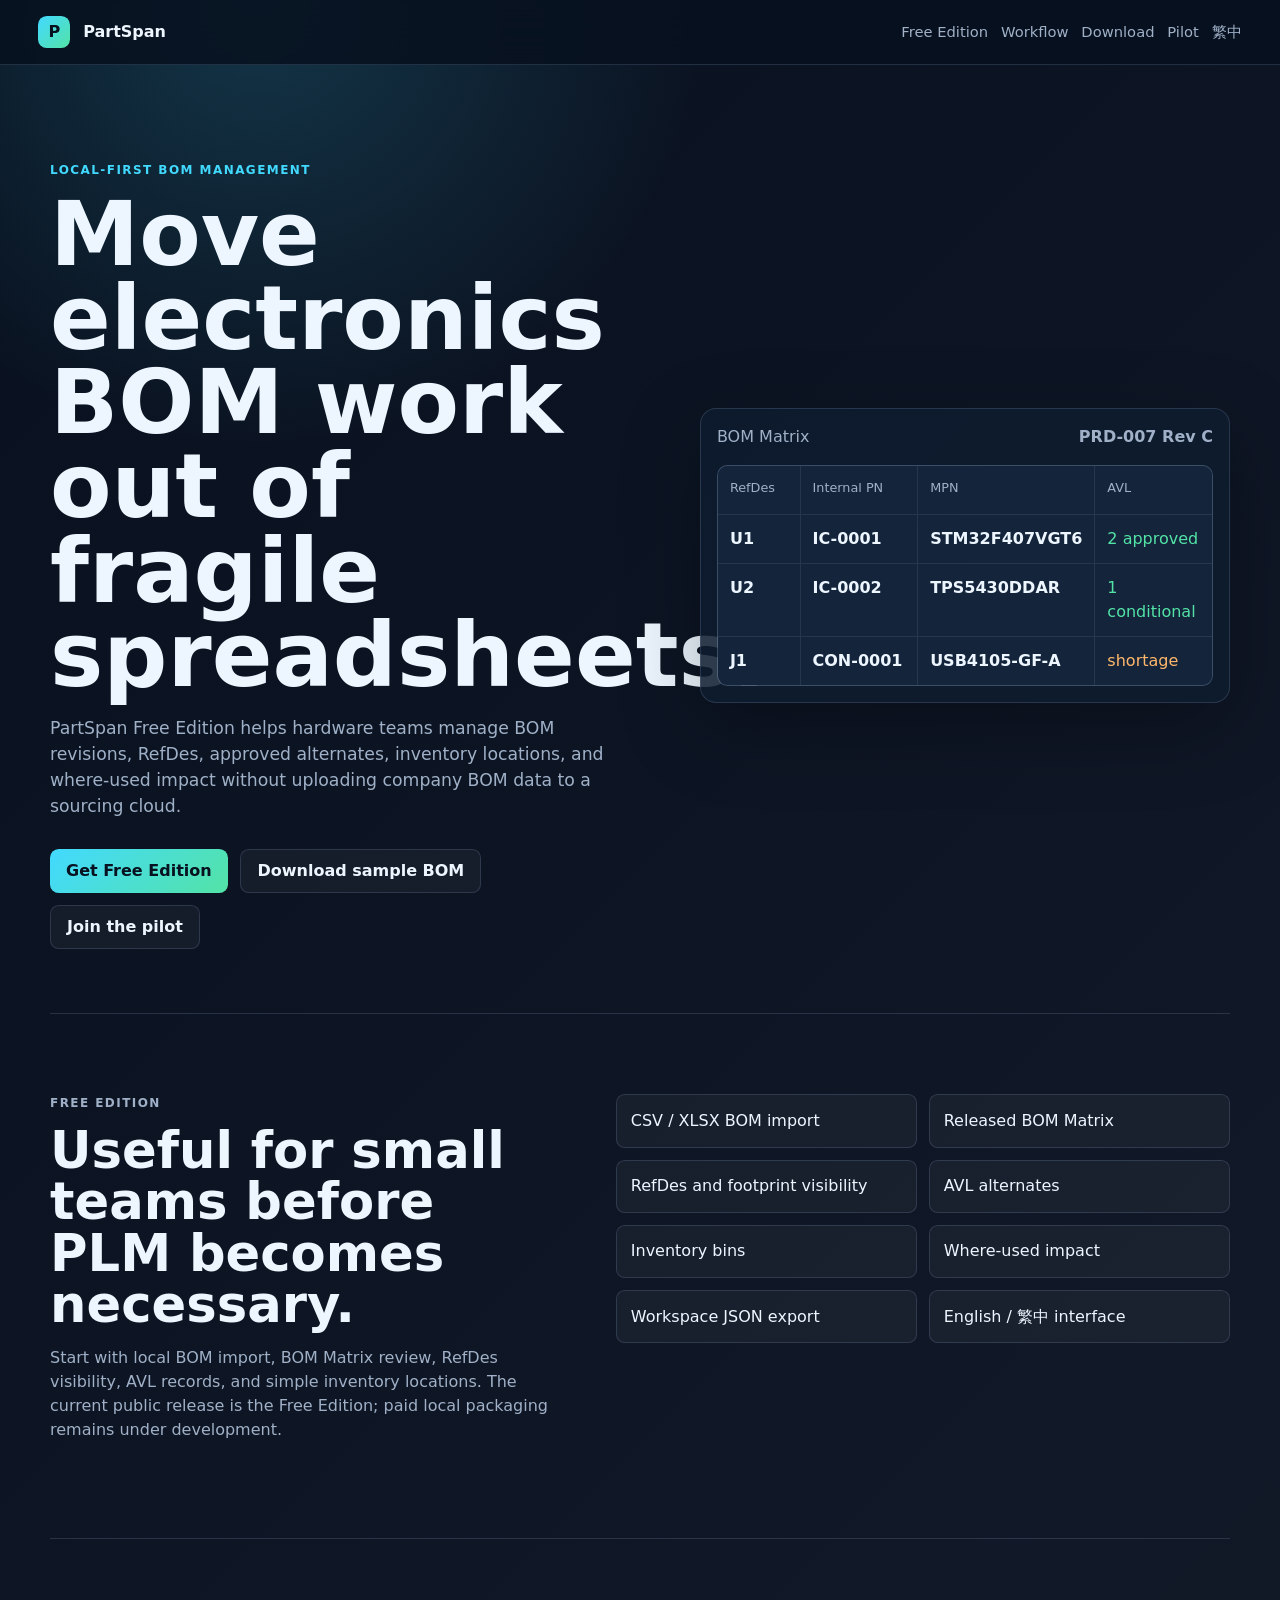
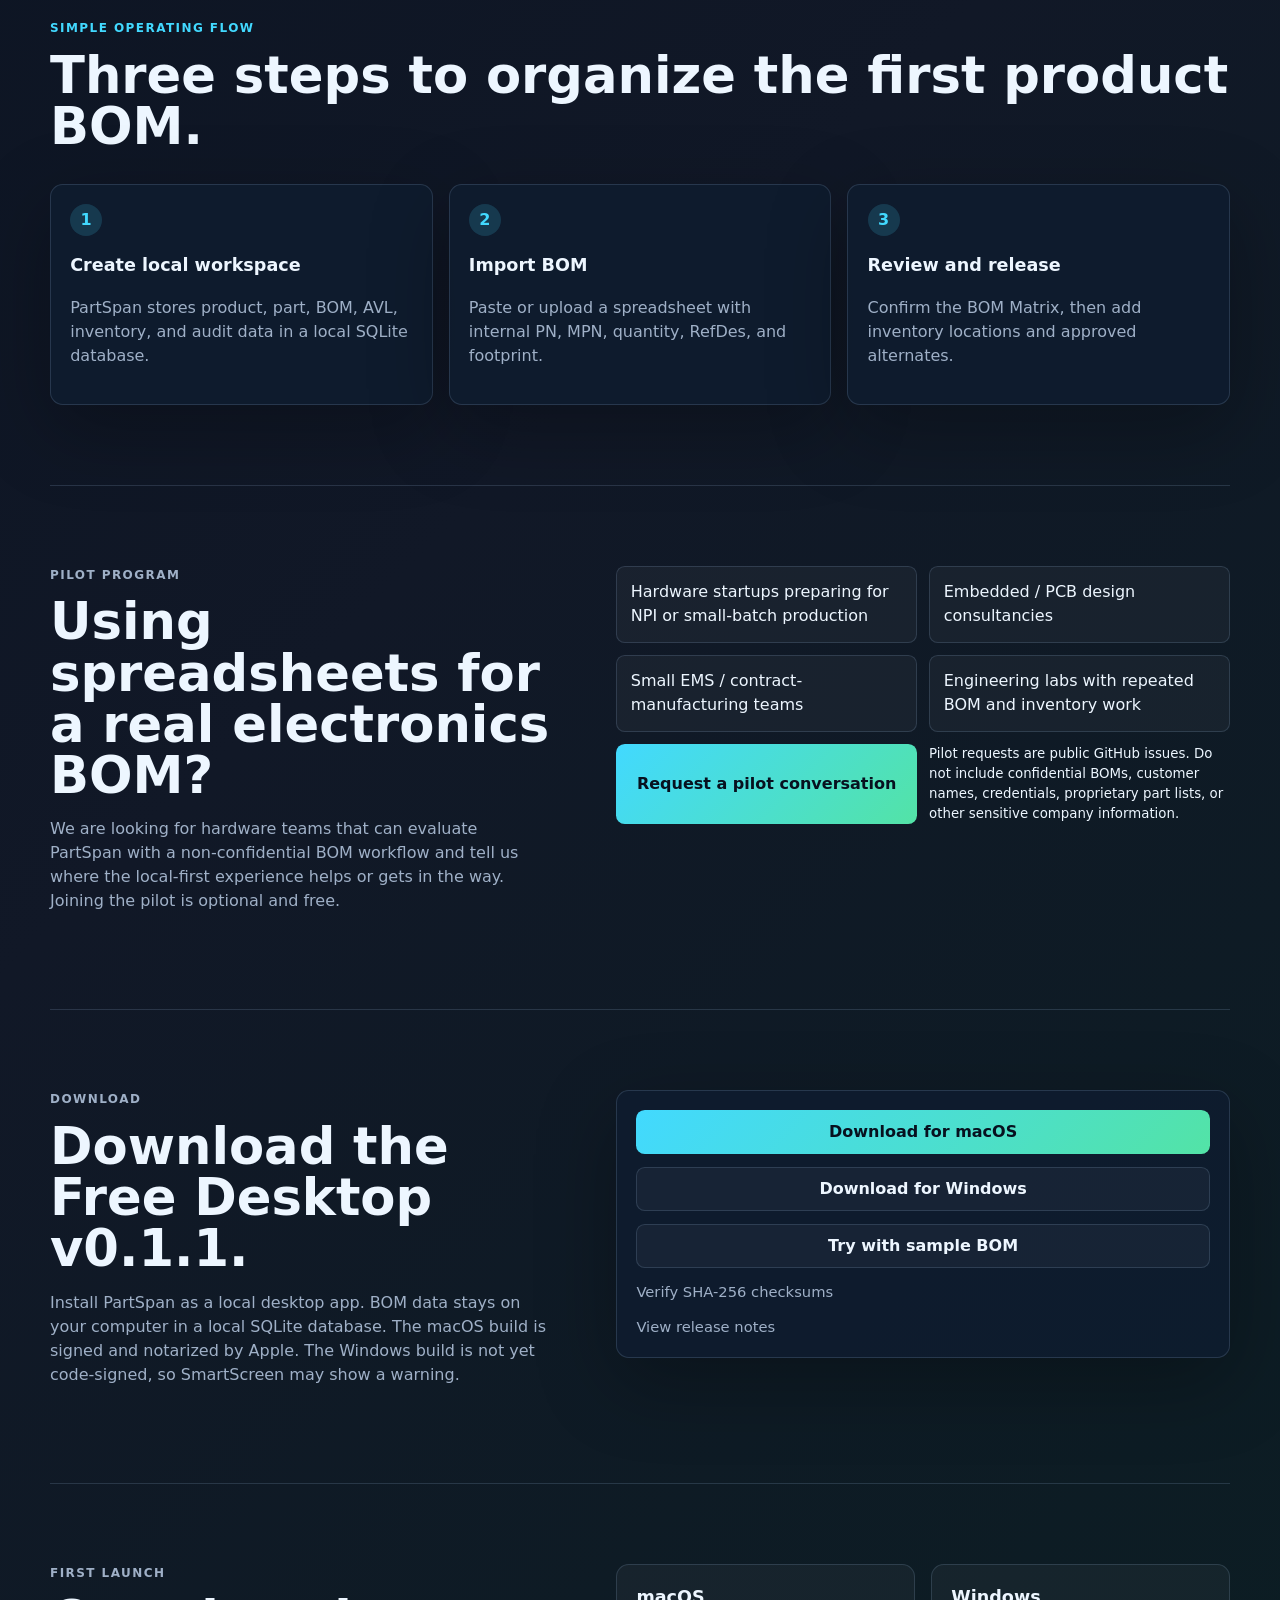
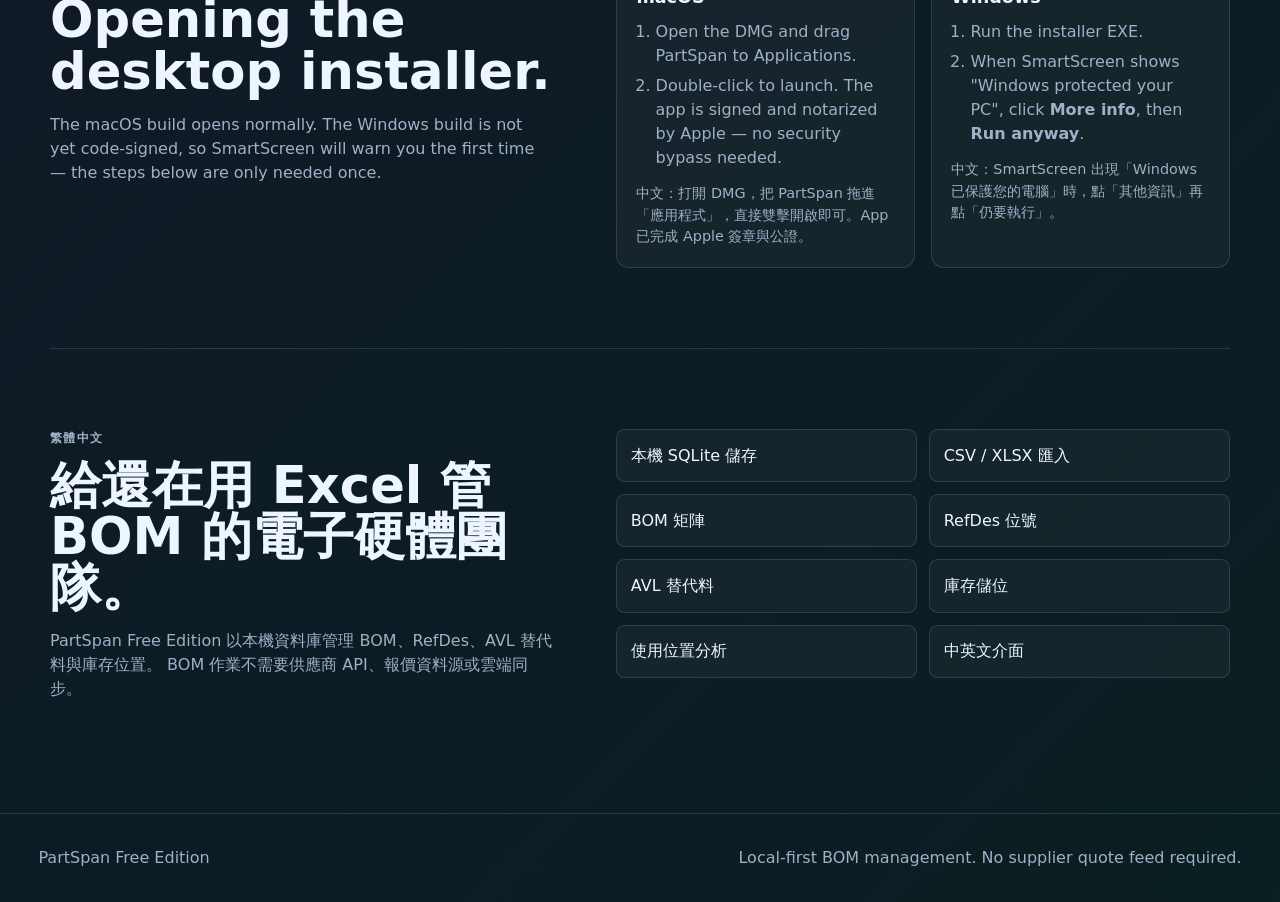
==== index.html @ 0c0f36ae "feat: add truthful pilot acquisition path" ====
<!doctype html>
<html lang="en">
  <head>
    <meta charset="utf-8" />
    <meta name="viewport" content="width=device-width, initial-scale=1" />
    <title>PartSpan Free Edition | Local BOM Management</title>
    <meta
      name="description"
      content="PartSpan Free Edition is a local-first BOM management tool for electronics teams moving beyond spreadsheet BOM control. Free desktop app for macOS and Windows with local SQLite storage."
    />
    <link rel="canonical" href="https://partspan.evelyn-ai.com/" />
    <meta property="og:type" content="website" />
    <meta property="og:url" content="https://partspan.evelyn-ai.com/" />
    <meta property="og:title" content="PartSpan Free Edition | Local BOM Management" />
    <meta
      property="og:description"
      content="Offline-first BOM, AVL, and inventory management for electronics teams. Your BOM data stays on your machine — no cloud, no subscription."
    />
    <meta property="og:site_name" content="PartSpan" />
    <meta name="twitter:card" content="summary" />
    <meta name="twitter:title" content="PartSpan Free Edition | Local BOM Management" />
    <meta
      name="twitter:description"
      content="Offline-first BOM, AVL, and inventory management for electronics teams. Free desktop app for macOS and Windows."
    />
    <link rel="stylesheet" href="/styles.css" />
    <script type="application/ld+json">
      {
        "@context": "https://schema.org",
        "@type": "SoftwareApplication",
        "name": "PartSpan",
        "operatingSystem": "macOS, Windows",
        "applicationCategory": "BusinessApplication",
        "applicationSubCategory": "BOM management",
        "description": "Offline-first BOM, AVL, and inventory management tool for electronics teams. All data stays in a local SQLite database on the user's machine — no cloud dependency, no subscription required for core use.",
        "url": "https://partspan.evelyn-ai.com/",
        "downloadUrl": "https://partspan.evelyn-ai.com/#download",
        "softwareVersion": "0.1.1",
        "releaseNotes": "https://github.com/papalon0505/partspan-site/releases/tag/v0.1.1",
        "offers": {
          "@type": "Offer",
          "price": "0",
          "priceCurrency": "USD",
          "description": "Free Edition with local BOM, AVL, and inventory management"
        },
        "featureList": [
          "Local SQLite storage — BOM data never leaves the machine",
          "CSV, TSV, and XLSX BOM import with validation",
          "RefDes-aware BOM matrix with line-level risk",
          "Approved Vendor List (AVL) alternate tracking",
          "Bin-level warehouse inventory map",
          "BOM revision drafts with confirm-and-release workflow",
          "Workspace JSON export and CSV BOM export"
        ]
      }
    </script>
    <script type="application/ld+json">
      {
        "@context": "https://schema.org",
        "@type": "FAQPage",
        "mainEntity": [
          {
            "@type": "Question",
            "name": "Does PartSpan upload my BOM data to the cloud?",
            "acceptedAnswer": {
              "@type": "Answer",
              "text": "No. PartSpan is offline-first: all BOM, AVL, and inventory data is stored in a local SQLite database on your own machine. Nothing is uploaded to any cloud service."
            }
          },
          {
            "@type": "Question",
            "name": "Is PartSpan free?",
            "acceptedAnswer": {
              "@type": "Answer",
              "text": "Yes. The current public v0.1.1 Free Edition is available at no charge for local evaluation and BOM workflows. Paid local licensing is still under development and is not part of the current public release."
            }
          },
          {
            "@type": "Question",
            "name": "What file formats can PartSpan import?",
            "acceptedAnswer": {
              "@type": "Answer",
              "text": "PartSpan imports BOMs from CSV, TSV, and XLSX files with columns for internal part number, MPN, description, quantity, reference designators, and footprint. Rows are validated before a draft BOM is created."
            }
          },
          {
            "@type": "Question",
            "name": "How is PartSpan different from cloud BOM tools like OpenBOM or PartsBox?",
            "acceptedAnswer": {
              "@type": "Answer",
              "text": "PartSpan's current public Free Edition keeps BOM data local in a SQLite workspace you control. PartSpan is intended for teams that value local ownership and do not need mandatory cloud collaboration. Paid packaging is still under development."
            }
          },
          {
            "@type": "Question",
            "name": "Which platforms does PartSpan support?",
            "acceptedAnswer": {
              "@type": "Answer",
              "text": "PartSpan Desktop runs on macOS (Apple Silicon, signed and notarized by Apple) and Windows x64."
            }
          }
        ]
      }
    </script>
  </head>
  <body>
    <header class="site-header">
      <a class="brand" href="/">
        <span class="brand-mark">P</span>
        <span>PartSpan</span>
      </a>
      <nav>
        <a href="#free">Free Edition</a>
        <a href="#workflow">Workflow</a>
        <a href="#download">Download</a>
        <a href="#pilot">Pilot</a>
        <a href="#zh">繁中</a>
      </nav>
    </header>

    <main>
      <section class="hero">
        <div class="hero-copy">
          <p class="eyebrow">Local-first BOM management</p>
          <h1>Move electronics BOM work out of fragile spreadsheets.</h1>
          <p class="lead">
            PartSpan Free Edition helps hardware teams manage BOM revisions, RefDes, approved alternates,
            inventory locations, and where-used impact without uploading company BOM data to a sourcing cloud.
          </p>
          <div class="hero-actions">
            <a class="primary-action" href="#download">Get Free Edition</a>
            <a class="secondary-action" href="/sample-bom.csv">Download sample BOM</a>
            <a class="secondary-action" id="pilot-link-hero" href="#pilot">Join the pilot</a>
          </div>
        </div>
        <div class="product-panel" aria-label="PartSpan workflow preview">
          <div class="panel-top">
            <span>BOM Matrix</span>
            <strong>PRD-007 Rev C</strong>
          </div>
          <div class="matrix">
            <span>RefDes</span><span>Internal PN</span><span>MPN</span><span>AVL</span>
            <strong>U1</strong><strong>IC-0001</strong><strong>STM32F407VGT6</strong><em>2 approved</em>
            <strong>U2</strong><strong>IC-0002</strong><strong>TPS5430DDAR</strong><em>1 conditional</em>
            <strong>J1</strong><strong>CON-0001</strong><strong>USB4105-GF-A</strong><em class="risk">shortage</em>
          </div>
        </div>
      </section>

      <section id="free" class="section-grid">
        <div>
          <p class="eyebrow">Free Edition</p>
          <h2>Useful for small teams before PLM becomes necessary.</h2>
          <p>
            Start with local BOM import, BOM Matrix review, RefDes visibility, AVL records, and simple inventory
            locations. The current public release is the Free Edition; paid local packaging remains under development.
          </p>
        </div>
        <div class="feature-list">
          <span>CSV / XLSX BOM import</span>
          <span>Released BOM Matrix</span>
          <span>RefDes and footprint visibility</span>
          <span>AVL alternates</span>
          <span>Inventory bins</span>
          <span>Where-used impact</span>
          <span>Workspace JSON export</span>
          <span>English / 繁中 interface</span>
        </div>
      </section>

      <section id="workflow" class="workflow">
        <p class="eyebrow">Simple operating flow</p>
        <h2>Three steps to organize the first product BOM.</h2>
        <div class="steps">
          <article>
            <strong>1</strong>
            <h3>Create local workspace</h3>
            <p>PartSpan stores product, part, BOM, AVL, inventory, and audit data in a local SQLite database.</p>
          </article>
          <article>
            <strong>2</strong>
            <h3>Import BOM</h3>
            <p>Paste or upload a spreadsheet with internal PN, MPN, quantity, RefDes, and footprint.</p>
          </article>
          <article>
            <strong>3</strong>
            <h3>Review and release</h3>
            <p>Confirm the BOM Matrix, then add inventory locations and approved alternates.</p>
          </article>
        </div>
      </section>


      <section id="pilot" class="section-grid">
        <div>
          <p class="eyebrow">Pilot program</p>
          <h2>Using spreadsheets for a real electronics BOM?</h2>
          <p>
            We are looking for hardware teams that can evaluate PartSpan with a non-confidential BOM workflow and
            tell us where the local-first experience helps or gets in the way. Joining the pilot is optional and free.
          </p>
        </div>
        <div class="feature-list">
          <span>Hardware startups preparing for NPI or small-batch production</span>
          <span>Embedded / PCB design consultancies</span>
          <span>Small EMS / contract-manufacturing teams</span>
          <span>Engineering labs with repeated BOM and inventory work</span>
          <a
            class="primary-action"
            id="pilot-link"
            href="https://github.com/papalon0505/partspan-site/issues/new"
            rel="noopener"
            >Request a pilot conversation</a
          >
          <small>
            Pilot requests are public GitHub issues. Do not include confidential BOMs, customer names, credentials,
            proprietary part lists, or other sensitive company information.
          </small>
        </div>
      </section>

      <section id="download" class="download">
        <div>
          <p class="eyebrow">Download</p>
          <h2>Download the Free Desktop v0.1.1.</h2>
          <p>
            Install PartSpan as a local desktop app. BOM data stays on your computer in a local SQLite database.
            The macOS build is signed and notarized by Apple. The Windows build is not yet code-signed, so
            SmartScreen may show a warning.
          </p>
        </div>
        <div class="install-card">
          <a
            class="primary-action"
            href="https://github.com/papalon0505/partspan-site/releases/download/v0.1.1/PartSpan-0.1.1-mac-arm64.dmg"
            >Download for macOS</a
          >
          <a
            class="secondary-action"
            href="https://github.com/papalon0505/partspan-site/releases/download/v0.1.1/PartSpan-0.1.1-win-x64.exe"
            >Download for Windows</a
          >
          <a class="secondary-action" href="/sample-bom.csv">Try with sample BOM</a>
          <a class="release-link" href="/SHA256SUMS.txt">Verify SHA-256 checksums</a>
          <a class="release-link" href="https://github.com/papalon0505/partspan-site/releases/tag/v0.1.1"
            >View release notes</a
          >
        </div>
      </section>

      <section class="section-grid install-help">
        <div>
          <p class="eyebrow">First launch</p>
          <h2>Opening the desktop installer.</h2>
          <p>
            The macOS build opens normally. The Windows build is not yet code-signed, so SmartScreen will warn you
            the first time — the steps below are only needed once.
          </p>
        </div>
        <div class="install-steps">
          <div class="install-step">
            <h3>macOS</h3>
            <ol>
              <li>Open the DMG and drag PartSpan to Applications.</li>
              <li>Double-click to launch. The app is signed and notarized by Apple — no security bypass needed.</li>
            </ol>
            <p lang="zh-Hant">
              中文：打開 DMG，把 PartSpan 拖進「應用程式」，直接雙擊開啟即可。App 已完成 Apple 簽章與公證。
            </p>
          </div>
          <div class="install-step">
            <h3>Windows</h3>
            <ol>
              <li>Run the installer EXE.</li>
              <li>
                When SmartScreen shows "Windows protected your PC", click <strong>More info</strong>, then
                <strong>Run anyway</strong>.
              </li>
            </ol>
            <p lang="zh-Hant">
              中文：SmartScreen 出現「Windows 已保護您的電腦」時，點「其他資訊」再點「仍要執行」。
            </p>
          </div>
        </div>
      </section>

      <section id="zh" class="section-grid zh-block" lang="zh-Hant">
        <div>
          <p class="eyebrow">繁體中文</p>
          <h2>給還在用 Excel 管 BOM 的電子硬體團隊。</h2>
          <p>
            PartSpan Free Edition 以本機資料庫管理 BOM、RefDes、AVL 替代料與庫存位置。
            BOM 作業不需要供應商 API、報價資料源或雲端同步。
          </p>
        </div>
        <div class="feature-list">
          <span>本機 SQLite 儲存</span>
          <span>CSV / XLSX 匯入</span>
          <span>BOM 矩陣</span>
          <span>RefDes 位號</span>
          <span>AVL 替代料</span>
          <span>庫存儲位</span>
          <span>使用位置分析</span>
          <span>中英文介面</span>
        </div>
      </section>
    </main>

    <footer>
      <span>PartSpan Free Edition</span>
      <span>Local-first BOM management. No supplier quote feed required.</span>
    </footer>
    <script src="/distribution.js" defer></script>
  </body>
</html>
---- styles.css ----
:root {
  color-scheme: dark;
  --bg: #08111f;
  --panel: #0f1c2f;
  --panel-2: #13243b;
  --line: rgba(142, 170, 205, 0.2);
  --text: #edf6ff;
  --muted: #9fb0c7;
  --cyan: #42d9ff;
  --green: #53e3a6;
  --orange: #ffb86b;
}

* {
  box-sizing: border-box;
}

body {
  margin: 0;
  background:
    radial-gradient(circle at 20% 0%, rgba(66, 217, 255, 0.18), transparent 28rem),
    linear-gradient(135deg, #08111f 0%, #111827 48%, #0a1f22 100%);
  color: var(--text);
  font-family: Inter, ui-sans-serif, system-ui, -apple-system, BlinkMacSystemFont, "Segoe UI", sans-serif;
  line-height: 1.5;
}

a {
  color: inherit;
  text-decoration: none;
}

.site-header {
  position: sticky;
  top: 0;
  z-index: 2;
  display: flex;
  justify-content: space-between;
  align-items: center;
  gap: 2rem;
  padding: 1rem clamp(1rem, 3vw, 3rem);
  background: rgba(8, 17, 31, 0.86);
  backdrop-filter: blur(18px);
  border-bottom: 1px solid var(--line);
}

.brand,
nav {
  display: flex;
  align-items: center;
  gap: 0.8rem;
}

.brand {
  font-weight: 800;
  letter-spacing: 0;
}

.brand-mark {
  display: grid;
  place-items: center;
  width: 2rem;
  height: 2rem;
  border-radius: 0.55rem;
  background: linear-gradient(135deg, var(--cyan), var(--green));
  color: #06111d;
}

nav {
  color: var(--muted);
  font-size: 0.92rem;
}

nav a:hover {
  color: var(--text);
}

main {
  width: min(1180px, calc(100% - 2rem));
  margin: 0 auto;
}

.hero {
  min-height: 86vh;
  display: grid;
  grid-template-columns: minmax(0, 1.05fr) minmax(360px, 0.95fr);
  gap: clamp(2rem, 5vw, 5rem);
  align-items: center;
  padding: 6rem 0 4rem;
}

.eyebrow {
  margin: 0 0 0.8rem;
  color: var(--cyan);
  text-transform: uppercase;
  font-size: 0.75rem;
  font-weight: 800;
  letter-spacing: 0.12em;
}

h1,
h2,
h3,
p {
  margin-top: 0;
}

h1 {
  max-width: 11ch;
  margin-bottom: 1.2rem;
  font-size: clamp(3rem, 7vw, 6.8rem);
  line-height: 0.94;
  letter-spacing: 0;
}

h2 {
  font-size: clamp(2rem, 4vw, 3.4rem);
  line-height: 1;
  letter-spacing: 0;
  margin-bottom: 1rem;
}

h3 {
  font-size: 1.1rem;
}

.lead {
  max-width: 62ch;
  color: var(--muted);
  font-size: 1.08rem;
}

.hero-actions,
.install-card {
  display: flex;
  flex-wrap: wrap;
  gap: 0.8rem;
  margin-top: 1.8rem;
}

.primary-action,
.secondary-action {
  display: inline-flex;
  min-height: 2.75rem;
  align-items: center;
  justify-content: center;
  border-radius: 0.55rem;
  padding: 0 1rem;
  font-weight: 800;
}

.primary-action {
  background: linear-gradient(135deg, var(--cyan), var(--green));
  color: #07111f;
}

.secondary-action {
  border: 1px solid var(--line);
  background: rgba(255, 255, 255, 0.04);
}

.product-panel,
.install-card,
.steps article {
  border: 1px solid var(--line);
  background: rgba(15, 28, 47, 0.86);
  box-shadow: 0 24px 80px rgba(0, 0, 0, 0.28);
}

.product-panel {
  border-radius: 1rem;
  padding: 1rem;
}

.panel-top {
  display: flex;
  justify-content: space-between;
  gap: 1rem;
  margin-bottom: 1rem;
  color: var(--muted);
}

.matrix {
  display: grid;
  grid-template-columns: 0.7fr 1fr 1.5fr 1fr;
  gap: 1px;
  overflow: hidden;
  border-radius: 0.65rem;
  border: 1px solid var(--line);
  background: var(--line);
}

.matrix > * {
  min-height: 3rem;
  padding: 0.75rem;
  background: var(--panel-2);
}

.matrix span {
  color: var(--muted);
  font-size: 0.8rem;
}

.matrix em {
  color: var(--green);
  font-style: normal;
}

.matrix .risk {
  color: var(--orange);
}

.section-grid,
.workflow,
.download {
  padding: 5rem 0;
  border-top: 1px solid var(--line);
}

.section-grid,
.download {
  display: grid;
  grid-template-columns: 0.9fr 1.1fr;
  gap: clamp(2rem, 5vw, 5rem);
  align-items: start;
}

.section-grid p,
.download p {
  color: var(--muted);
}

.feature-list {
  display: grid;
  grid-template-columns: repeat(2, minmax(0, 1fr));
  gap: 0.75rem;
}

.feature-list span {
  border: 1px solid var(--line);
  border-radius: 0.55rem;
  padding: 0.85rem;
  background: rgba(255, 255, 255, 0.04);
}

.steps {
  display: grid;
  grid-template-columns: repeat(3, minmax(0, 1fr));
  gap: 1rem;
  margin-top: 2rem;
}

.steps article,
.install-card {
  border-radius: 0.8rem;
  padding: 1.2rem;
}

.steps strong {
  display: grid;
  place-items: center;
  width: 2rem;
  height: 2rem;
  margin-bottom: 1rem;
  border-radius: 50%;
  background: rgba(66, 217, 255, 0.16);
  color: var(--cyan);
}

.steps p {
  color: var(--muted);
}

.install-card {
  margin-top: 0;
  flex-direction: column;
}

.install-card .primary-action,
.install-card .secondary-action {
  width: 100%;
}

.release-link {
  color: var(--muted);
  font-size: 0.92rem;
}

.release-link:hover {
  color: var(--text);
}

code {
  display: block;
  border-radius: 0.45rem;
  padding: 0.8rem;
  background: #07101d;
  color: #cde7ff;
  font-family: "SFMono-Regular", Consolas, monospace;
}

.zh-block {
  padding-bottom: 6rem;
}

footer {
  display: flex;
  justify-content: space-between;
  gap: 1rem;
  padding: 2rem clamp(1rem, 3vw, 3rem);
  border-top: 1px solid var(--line);
  color: var(--muted);
}

@media (max-width: 860px) {
  .hero,
  .section-grid,
  .download,
  .steps {
    grid-template-columns: 1fr;
  }

  nav {
    display: none;
  }

  h1 {
    max-width: 100%;
  }

  .feature-list {
    grid-template-columns: 1fr;
  }

  footer {
    flex-direction: column;
  }
}

.install-steps {
  display: grid;
  grid-template-columns: repeat(2, minmax(0, 1fr));
  gap: 1rem;
}

.install-step {
  border: 1px solid var(--line);
  border-radius: 0.8rem;
  padding: 1.2rem;
  background: rgba(255, 255, 255, 0.04);
}

.install-step h3 {
  margin: 0 0 0.6rem;
}

.install-step ol {
  margin: 0 0 0.8rem;
  padding-left: 1.2rem;
  color: var(--muted);
  display: grid;
  gap: 0.4rem;
}

.install-step code {
  display: inline-block;
  padding: 0.1rem 0.4rem;
  border-radius: 0.35rem;
  background: rgba(255, 255, 255, 0.08);
  font-size: 0.85em;
  word-break: break-all;
}

.install-step p[lang] {
  color: var(--muted);
  font-size: 0.9rem;
  margin: 0;
}

@media (max-width: 860px) {
  .install-steps {
    grid-template-columns: 1fr;
  }
}
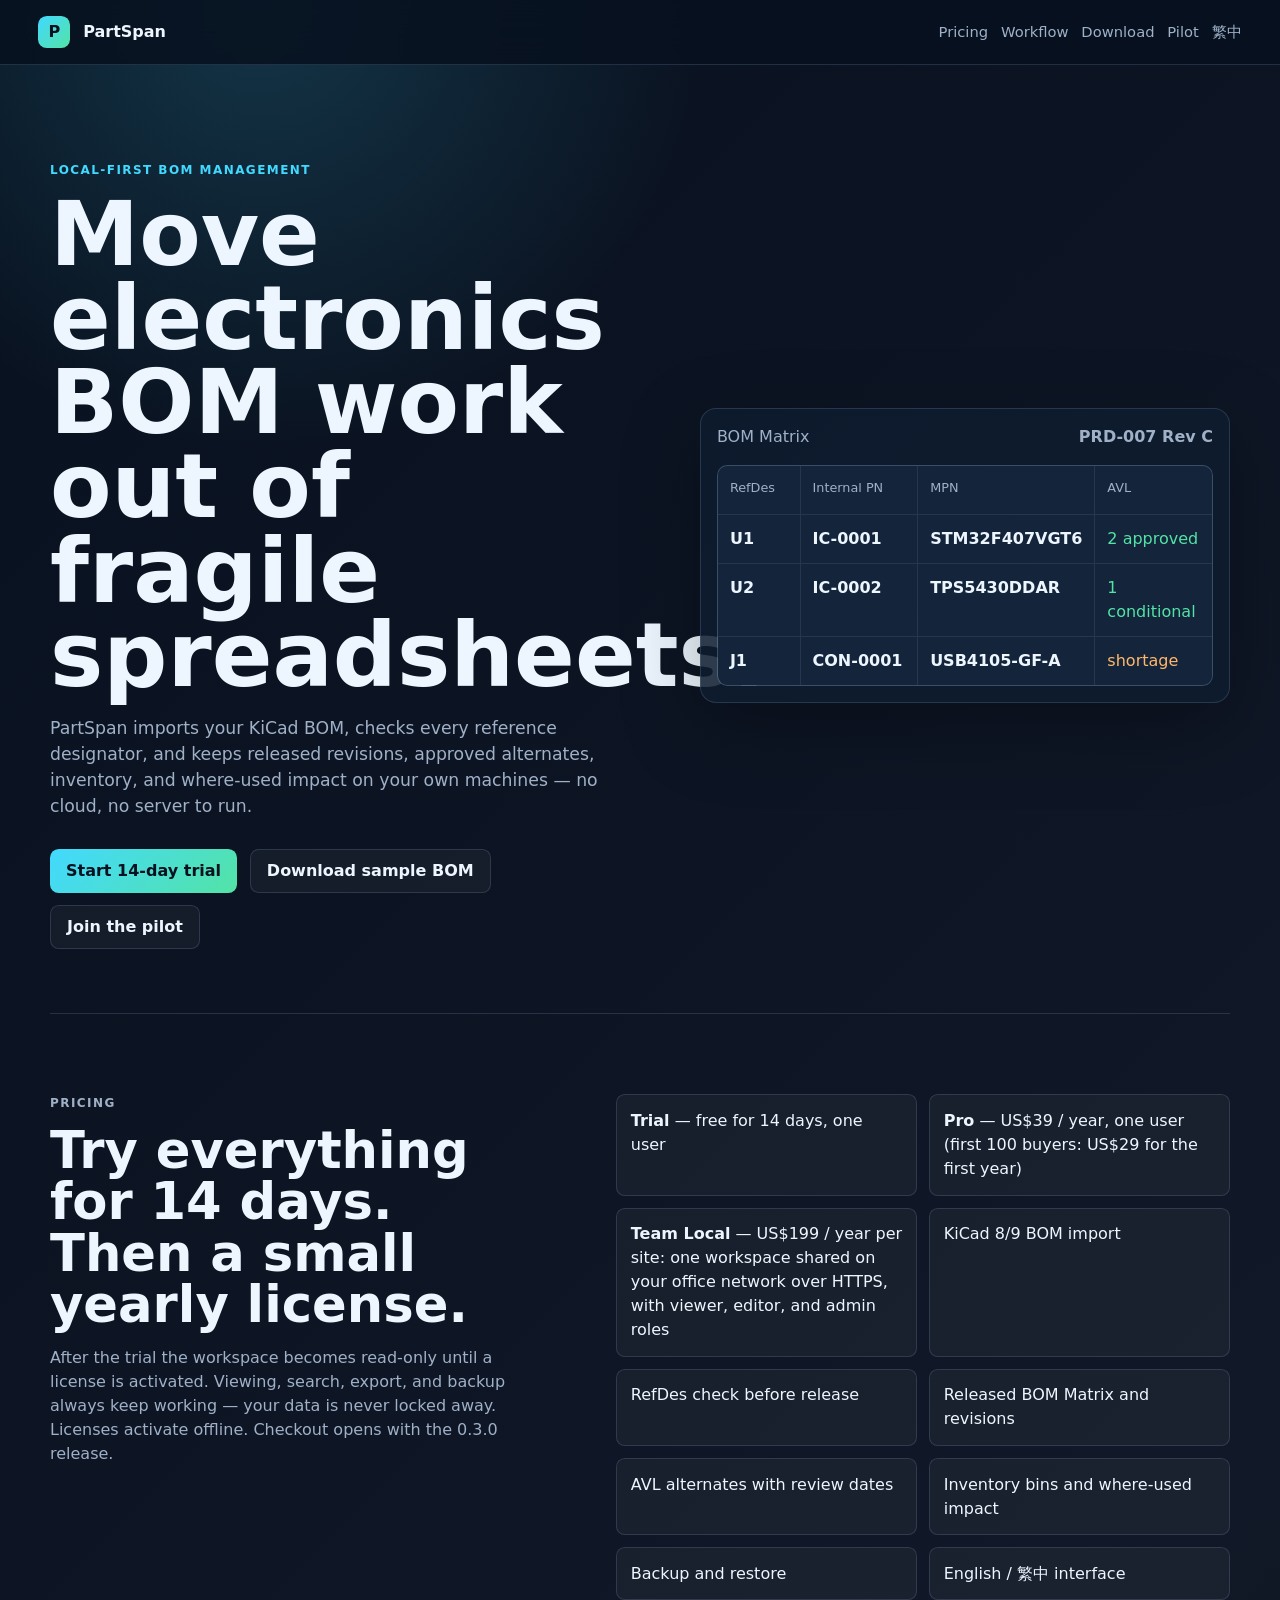
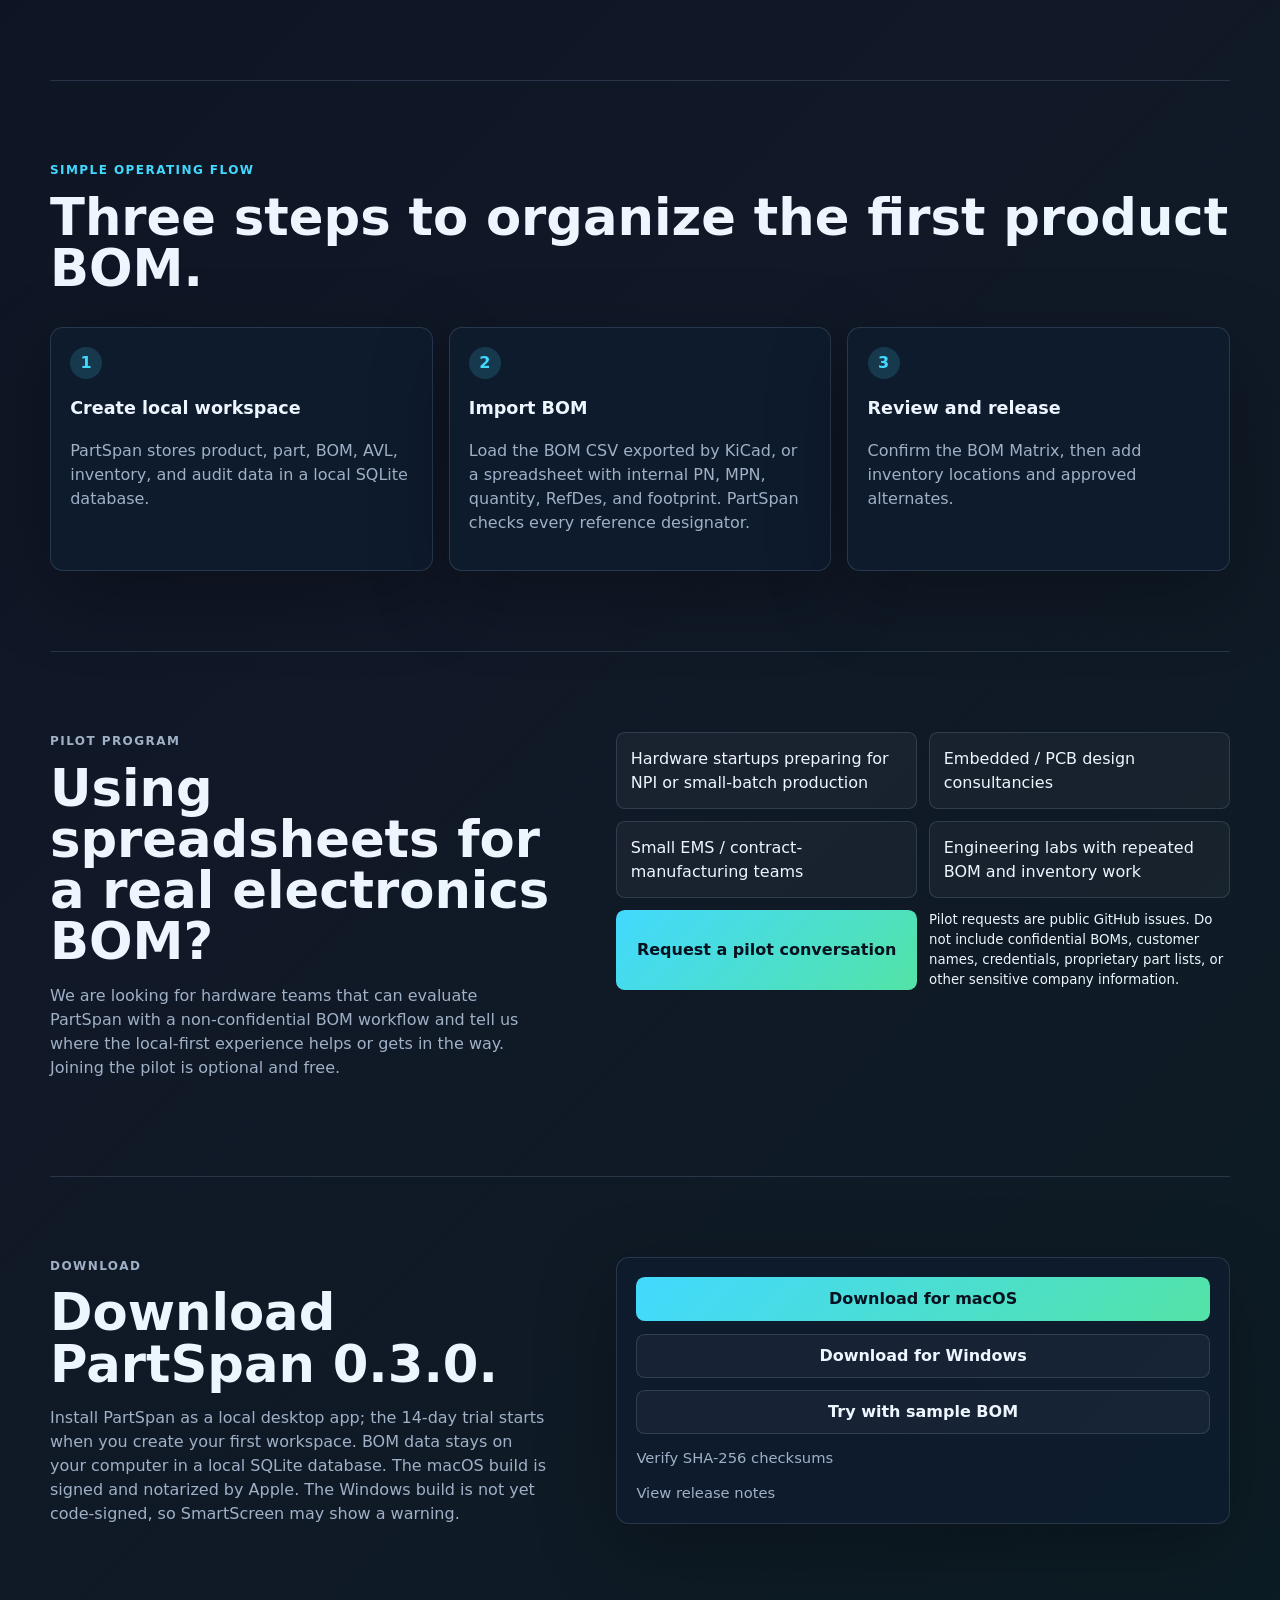
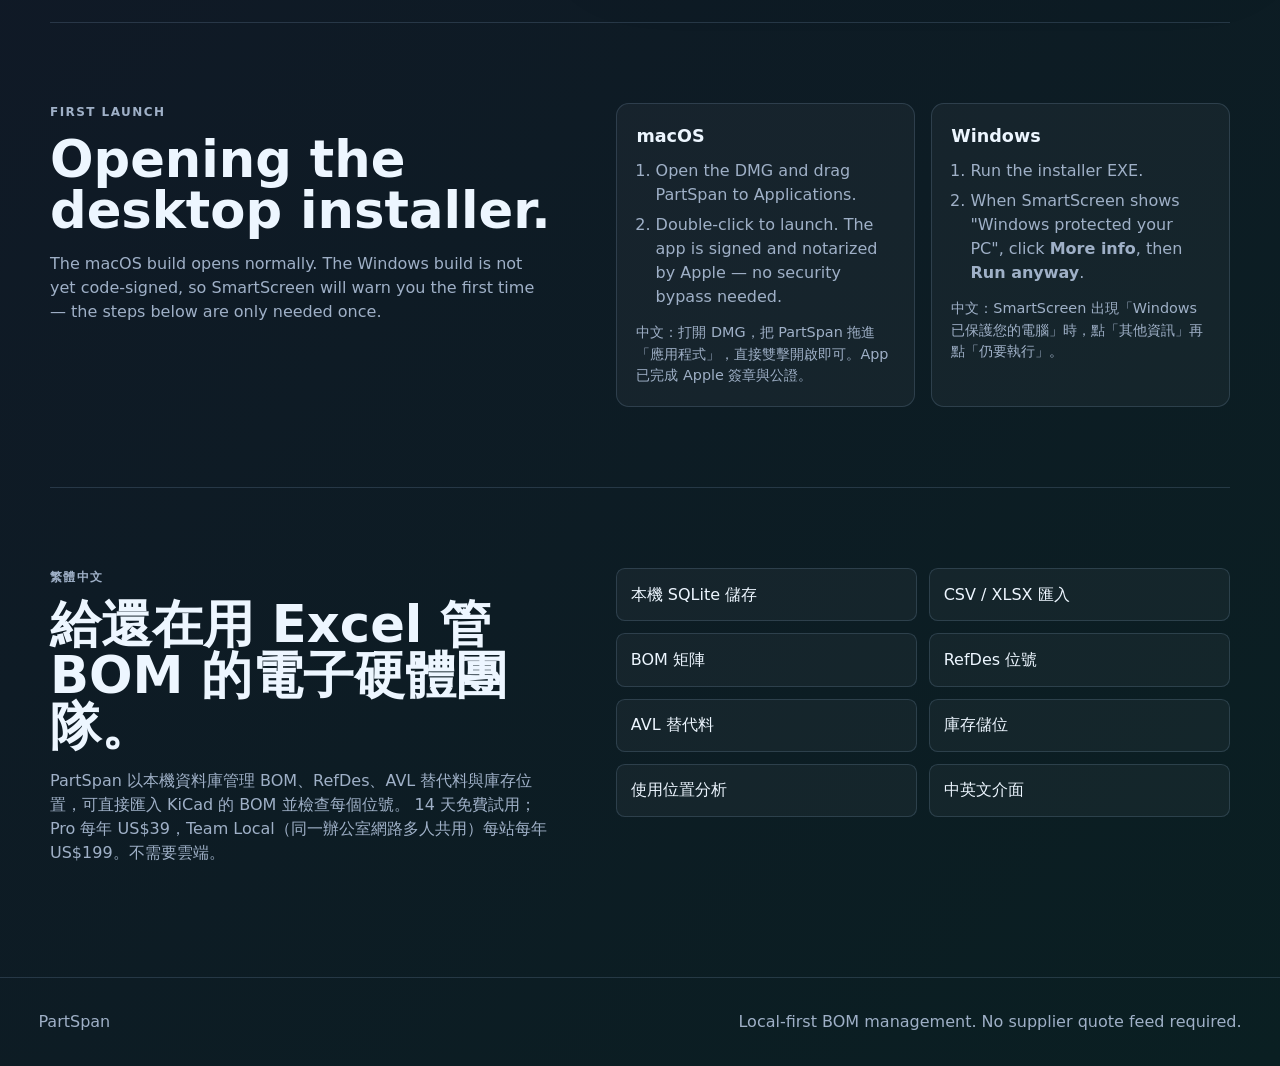
==== commit 12bd7322: "Update site copy for the 0.3.0 trial and pricing Replace the Free Edition copy with the 14-day trial" ====
--- a/index.html
+++ b/index.html
@@ -3,25 +3,25 @@
   <head>
     <meta charset="utf-8" />
     <meta name="viewport" content="width=device-width, initial-scale=1" />
-    <title>PartSpan Free Edition | Local BOM Management</title>
+    <title>PartSpan | Local BOM Control for KiCad Hardware Teams</title>
     <meta
       name="description"
-      content="PartSpan Free Edition is a local-first BOM management tool for electronics teams moving beyond spreadsheet BOM control. Free desktop app for macOS and Windows with local SQLite storage."
+      content="PartSpan is a local-first BOM control tool for small KiCad hardware teams: KiCad BOM import, RefDes checks, approved alternates, and inventory, with your data on your own machines. 14-day free trial; Pro from US$39/year."
     />
     <link rel="canonical" href="https://partspan.evelyn-ai.com/" />
     <meta property="og:type" content="website" />
     <meta property="og:url" content="https://partspan.evelyn-ai.com/" />
-    <meta property="og:title" content="PartSpan Free Edition | Local BOM Management" />
+    <meta property="og:title" content="PartSpan | Local BOM Control for KiCad Hardware Teams" />
     <meta
       property="og:description"
-      content="Offline-first BOM, AVL, and inventory management for electronics teams. Your BOM data stays on your machine — no cloud, no subscription."
+      content="Offline-first BOM, AVL, and inventory control for KiCad hardware teams. Your BOM data stays on your machines. 14-day free trial."
     />
     <meta property="og:site_name" content="PartSpan" />
     <meta name="twitter:card" content="summary" />
-    <meta name="twitter:title" content="PartSpan Free Edition | Local BOM Management" />
+    <meta name="twitter:title" content="PartSpan | Local BOM Control for KiCad Hardware Teams" />
     <meta
       name="twitter:description"
-      content="Offline-first BOM, AVL, and inventory management for electronics teams. Free desktop app for macOS and Windows."
+      content="Offline-first BOM, AVL, and inventory control for KiCad hardware teams. Desktop app for macOS and Windows with a 14-day free trial."
     />
     <link rel="stylesheet" href="/styles.css" />
     <script type="application/ld+json">
@@ -32,25 +32,26 @@
         "operatingSystem": "macOS, Windows",
         "applicationCategory": "BusinessApplication",
         "applicationSubCategory": "BOM management",
-        "description": "Offline-first BOM, AVL, and inventory management tool for electronics teams. All data stays in a local SQLite database on the user's machine — no cloud dependency, no subscription required for core use.",
+        "description": "Offline-first BOM, AVL, and inventory control for small KiCad hardware teams. All data stays in a local SQLite database on the team's own machines; Team Local shares one workspace over the office network.",
         "url": "https://partspan.evelyn-ai.com/",
         "downloadUrl": "https://partspan.evelyn-ai.com/#download",
-        "softwareVersion": "0.1.1",
-        "releaseNotes": "https://github.com/papalon0505/partspan-site/releases/tag/v0.1.1",
-        "offers": {
-          "@type": "Offer",
-          "price": "0",
-          "priceCurrency": "USD",
-          "description": "Free Edition with local BOM, AVL, and inventory management"
-        },
+        "softwareVersion": "0.3.0",
+        "releaseNotes": "https://github.com/papalon0505/partspan-site/releases/tag/v0.3.0",
+        "offers": [
+          { "@type": "Offer", "name": "Pro", "price": "39", "priceCurrency": "USD", "description": "One user, per year, after a 14-day free trial" },
+          { "@type": "Offer", "name": "Team Local", "price": "199", "priceCurrency": "USD", "description": "A team on one office network, per site per year" }
+        ],
         "featureList": [
           "Local SQLite storage — BOM data never leaves the machine",
+          "KiCad 8/9 BOM export import with generated part numbers and DNP handling",
+          "Reference designator check: duplicates, count mismatches, invalid and missing RefDes",
           "CSV, TSV, and XLSX BOM import with validation",
           "RefDes-aware BOM matrix with line-level risk",
           "Approved Vendor List (AVL) alternate tracking",
           "Bin-level warehouse inventory map",
           "BOM revision drafts with confirm-and-release workflow",
-          "Workspace JSON export and CSV BOM export"
+          "Workspace backup and restore",
+          "Team Local: share one workspace on the office network over HTTPS with viewer, editor, and admin roles"
         ]
       }
     </script>
@@ -69,10 +70,10 @@
           },
           {
             "@type": "Question",
-            "name": "Is PartSpan free?",
-            "acceptedAnswer": {
-              "@type": "Answer",
-              "text": "Yes. The current public v0.1.1 Free Edition is available at no charge for local evaluation and BOM workflows. Paid local licensing is still under development and is not part of the current public release."
+            "name": "Is there a free trial?",
+            "acceptedAnswer": {
+              "@type": "Answer",
+              "text": "Yes. Every installation has a 14-day trial with all single-user features. After the trial the workspace becomes read-only until you activate a license; you can always view, search, export, and back up your data. Pro is US$39 per year (US$29 for the first year for the first 100 buyers). Team Local, for several people on one office network, is US$199 per site per year."
             }
           },
           {
@@ -80,7 +81,7 @@
             "name": "What file formats can PartSpan import?",
             "acceptedAnswer": {
               "@type": "Answer",
-              "text": "PartSpan imports BOMs from CSV, TSV, and XLSX files with columns for internal part number, MPN, description, quantity, reference designators, and footprint. Rows are validated before a draft BOM is created."
+              "text": "PartSpan imports the BOM CSV exported by KiCad 8 and 9 (Refs, Value, Footprint, Qty, DNP, plus optional IPN and MPN fields) and CSV, TSV, or XLSX files with internal part number, MPN, description, quantity, reference designators, and footprint. Rows and reference designators are checked before a draft BOM is created."
             }
           },
           {
@@ -88,7 +89,7 @@
             "name": "How is PartSpan different from cloud BOM tools like OpenBOM or PartsBox?",
             "acceptedAnswer": {
               "@type": "Answer",
-              "text": "PartSpan's current public Free Edition keeps BOM data local in a SQLite workspace you control. PartSpan is intended for teams that value local ownership and do not need mandatory cloud collaboration. Paid packaging is still under development."
+              "text": "PartSpan keeps BOM data in a local SQLite workspace you control instead of a hosted service. For a team, Team Local shares that workspace over your office network; nothing goes to a cloud. It is meant for small teams that want ownership of their data and do not need cloud collaboration."
             }
           },
           {
@@ -110,7 +111,7 @@
         <span>PartSpan</span>
       </a>
       <nav>
-        <a href="#free">Free Edition</a>
+        <a href="#pricing">Pricing</a>
         <a href="#workflow">Workflow</a>
         <a href="#download">Download</a>
         <a href="#pilot">Pilot</a>
@@ -124,11 +125,11 @@
           <p class="eyebrow">Local-first BOM management</p>
           <h1>Move electronics BOM work out of fragile spreadsheets.</h1>
           <p class="lead">
-            PartSpan Free Edition helps hardware teams manage BOM revisions, RefDes, approved alternates,
-            inventory locations, and where-used impact without uploading company BOM data to a sourcing cloud.
+            PartSpan imports your KiCad BOM, checks every reference designator, and keeps released revisions,
+            approved alternates, inventory, and where-used impact on your own machines — no cloud, no server to run.
           </p>
           <div class="hero-actions">
-            <a class="primary-action" href="#download">Get Free Edition</a>
+            <a class="primary-action" href="#download">Start 14-day trial</a>
             <a class="secondary-action" href="/sample-bom.csv">Download sample BOM</a>
             <a class="secondary-action" id="pilot-link-hero" href="#pilot">Join the pilot</a>
           </div>
@@ -147,23 +148,26 @@
         </div>
       </section>
 
-      <section id="free" class="section-grid">
-        <div>
-          <p class="eyebrow">Free Edition</p>
-          <h2>Useful for small teams before PLM becomes necessary.</h2>
-          <p>
-            Start with local BOM import, BOM Matrix review, RefDes visibility, AVL records, and simple inventory
-            locations. The current public release is the Free Edition; paid local packaging remains under development.
+      <section id="pricing" class="section-grid">
+        <div>
+          <p class="eyebrow">Pricing</p>
+          <h2>Try everything for 14 days. Then a small yearly license.</h2>
+          <p>
+            After the trial the workspace becomes read-only until a license is activated. Viewing, search, export,
+            and backup always keep working — your data is never locked away. Licenses activate offline.
+            Checkout opens with the 0.3.0 release.
           </p>
         </div>
         <div class="feature-list">
-          <span>CSV / XLSX BOM import</span>
-          <span>Released BOM Matrix</span>
-          <span>RefDes and footprint visibility</span>
-          <span>AVL alternates</span>
-          <span>Inventory bins</span>
-          <span>Where-used impact</span>
-          <span>Workspace JSON export</span>
+          <span><strong>Trial</strong> — free for 14 days, one user</span>
+          <span><strong>Pro</strong> — US$39 / year, one user (first 100 buyers: US$29 for the first year)</span>
+          <span><strong>Team Local</strong> — US$199 / year per site: one workspace shared on your office network over HTTPS, with viewer, editor, and admin roles</span>
+          <span>KiCad 8/9 BOM import</span>
+          <span>RefDes check before release</span>
+          <span>Released BOM Matrix and revisions</span>
+          <span>AVL alternates with review dates</span>
+          <span>Inventory bins and where-used impact</span>
+          <span>Backup and restore</span>
           <span>English / 繁中 interface</span>
         </div>
       </section>
@@ -180,7 +184,7 @@
           <article>
             <strong>2</strong>
             <h3>Import BOM</h3>
-            <p>Paste or upload a spreadsheet with internal PN, MPN, quantity, RefDes, and footprint.</p>
+            <p>Load the BOM CSV exported by KiCad, or a spreadsheet with internal PN, MPN, quantity, RefDes, and footprint. PartSpan checks every reference designator.</p>
           </article>
           <article>
             <strong>3</strong>
@@ -222,9 +226,10 @@
       <section id="download" class="download">
         <div>
           <p class="eyebrow">Download</p>
-          <h2>Download the Free Desktop v0.1.1.</h2>
-          <p>
-            Install PartSpan as a local desktop app. BOM data stays on your computer in a local SQLite database.
+          <h2>Download PartSpan 0.3.0.</h2>
+          <p>
+            Install PartSpan as a local desktop app; the 14-day trial starts when you create your first workspace.
+            BOM data stays on your computer in a local SQLite database.
             The macOS build is signed and notarized by Apple. The Windows build is not yet code-signed, so
             SmartScreen may show a warning.
           </p>
@@ -232,17 +237,17 @@
         <div class="install-card">
           <a
             class="primary-action"
-            href="https://github.com/papalon0505/partspan-site/releases/download/v0.1.1/PartSpan-0.1.1-mac-arm64.dmg"
+            href="https://github.com/papalon0505/partspan-site/releases/download/v0.3.0/PartSpan-0.3.0-mac-arm64.dmg"
             >Download for macOS</a
           >
           <a
             class="secondary-action"
-            href="https://github.com/papalon0505/partspan-site/releases/download/v0.1.1/PartSpan-0.1.1-win-x64.exe"
+            href="https://github.com/papalon0505/partspan-site/releases/download/v0.3.0/PartSpan-0.3.0-win-x64.exe"
             >Download for Windows</a
           >
           <a class="secondary-action" href="/sample-bom.csv">Try with sample BOM</a>
           <a class="release-link" href="/SHA256SUMS.txt">Verify SHA-256 checksums</a>
-          <a class="release-link" href="https://github.com/papalon0505/partspan-site/releases/tag/v0.1.1"
+          <a class="release-link" href="https://github.com/papalon0505/partspan-site/releases/tag/v0.3.0"
             >View release notes</a
           >
         </div>
@@ -289,8 +294,8 @@
           <p class="eyebrow">繁體中文</p>
           <h2>給還在用 Excel 管 BOM 的電子硬體團隊。</h2>
           <p>
-            PartSpan Free Edition 以本機資料庫管理 BOM、RefDes、AVL 替代料與庫存位置。
-            BOM 作業不需要供應商 API、報價資料源或雲端同步。
+            PartSpan 以本機資料庫管理 BOM、RefDes、AVL 替代料與庫存位置，可直接匯入 KiCad 的 BOM 並檢查每個位號。
+            14 天免費試用；Pro 每年 US$39，Team Local（同一辦公室網路多人共用）每站每年 US$199。不需要雲端。
           </p>
         </div>
         <div class="feature-list">
@@ -307,7 +312,7 @@
     </main>
 
     <footer>
-      <span>PartSpan Free Edition</span>
+      <span>PartSpan</span>
       <span>Local-first BOM management. No supplier quote feed required.</span>
     </footer>
     <script src="/distribution.js" defer></script>
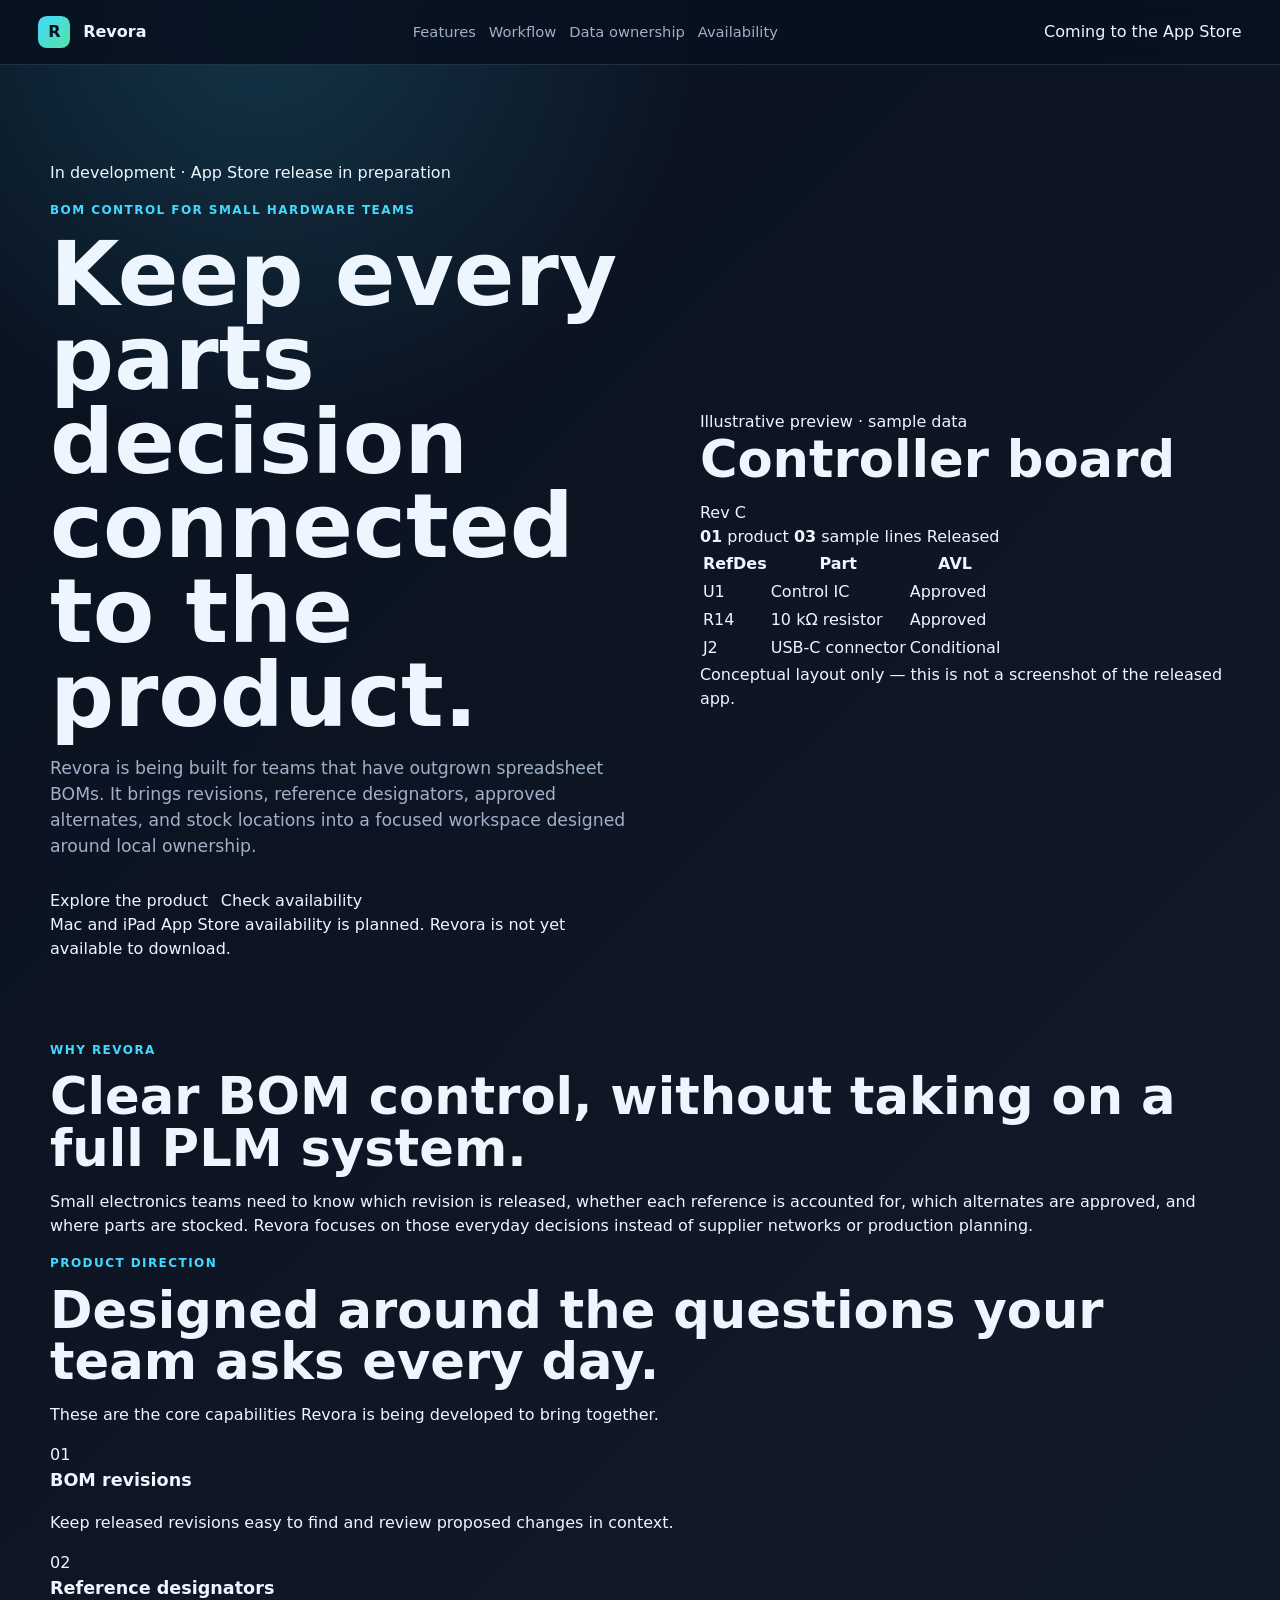
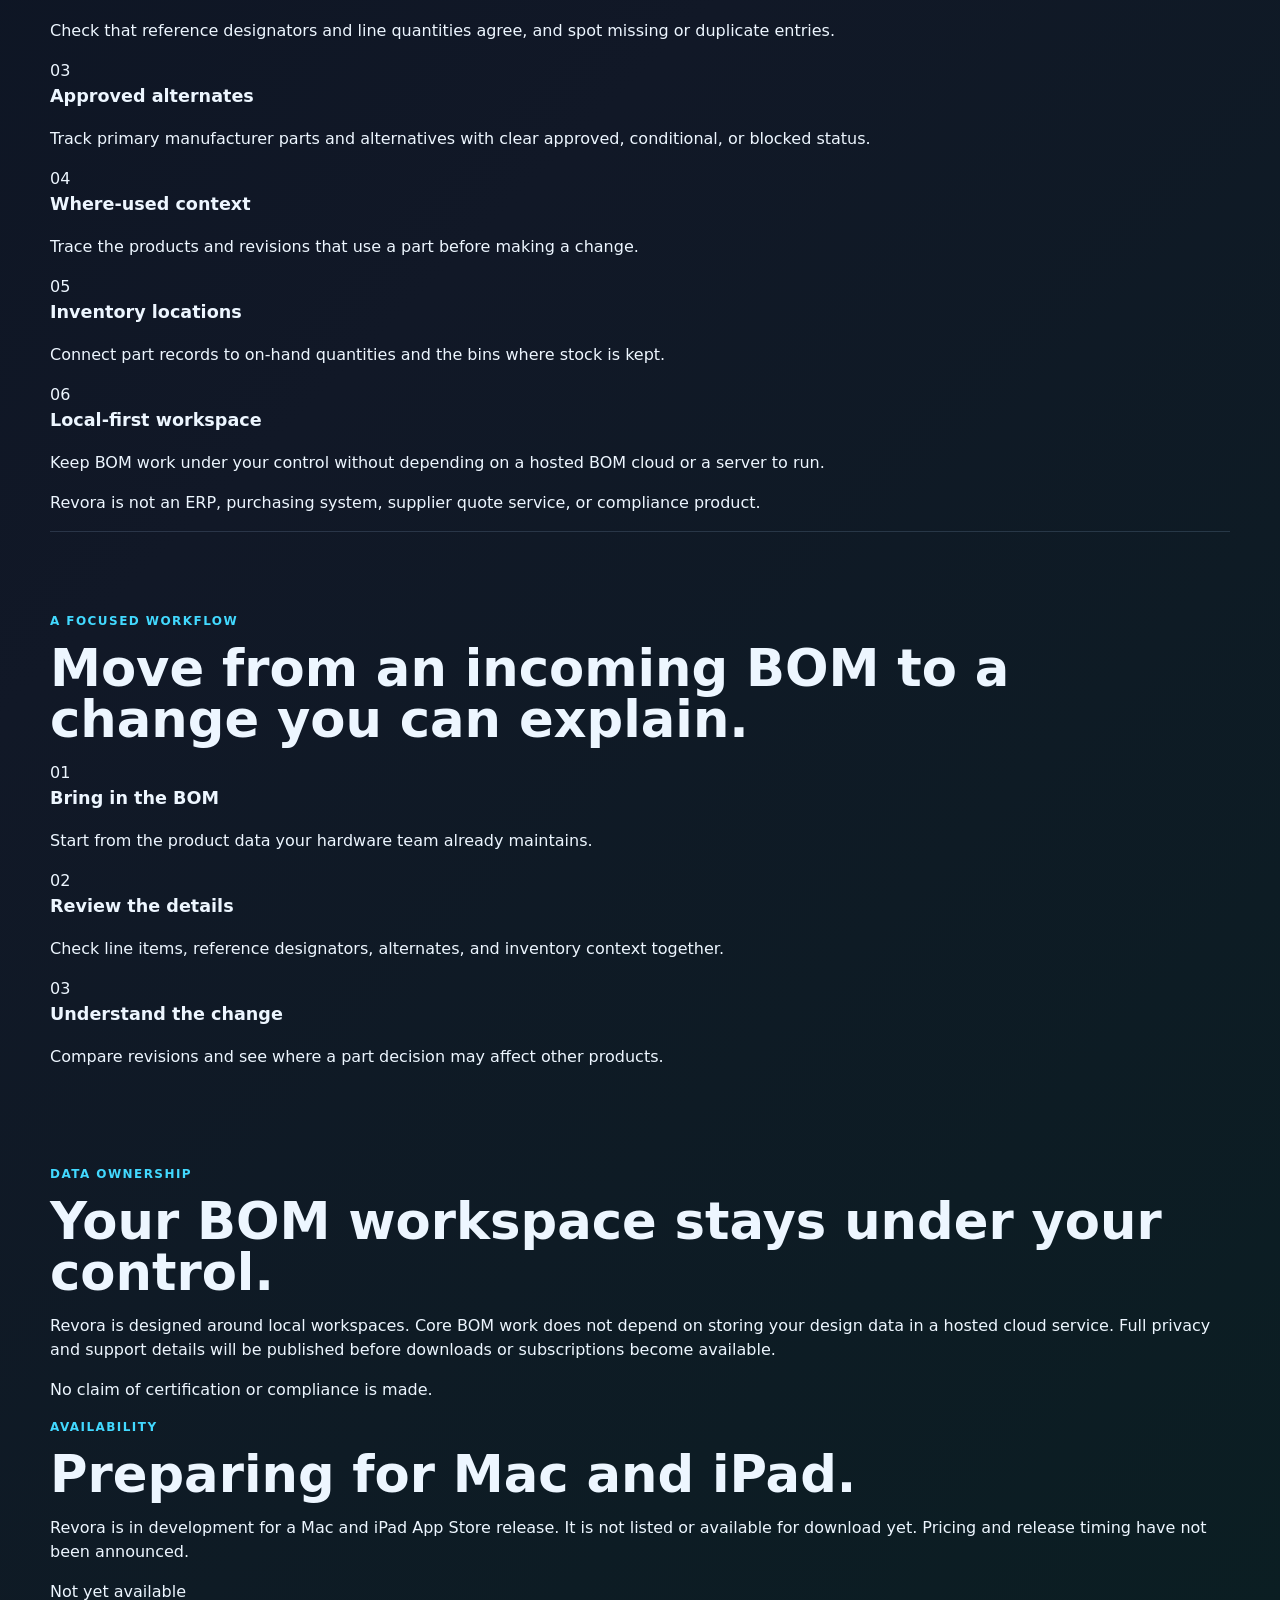
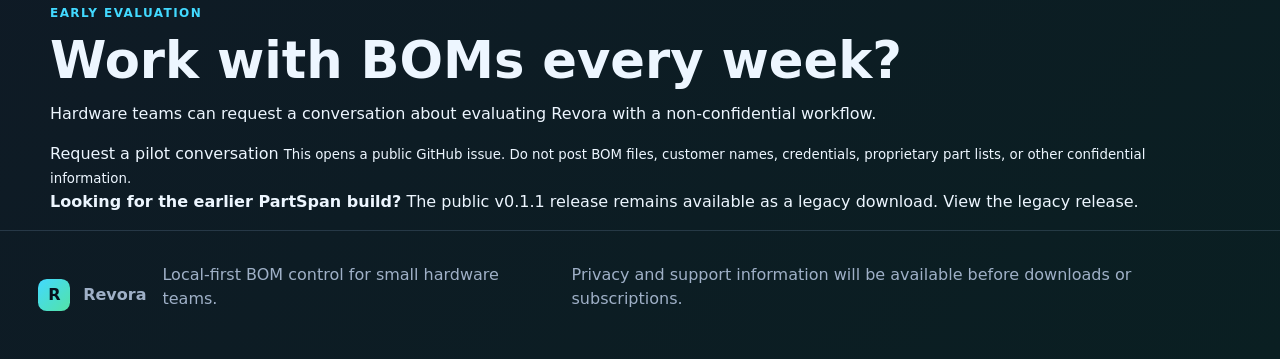
==== commit 26a8fecf: "Update Revora pre-launch product overview" ====
--- a/index.html
+++ b/index.html
@@ -3,317 +3,243 @@
   <head>
     <meta charset="utf-8" />
     <meta name="viewport" content="width=device-width, initial-scale=1" />
-    <title>PartSpan | Local BOM Control for KiCad Hardware Teams</title>
+    <meta name="theme-color" content="#f5f7f5" />
+    <title>Revora | BOM control for small hardware teams</title>
     <meta
       name="description"
-      content="PartSpan is a local-first BOM control tool for small KiCad hardware teams: KiCad BOM import, RefDes checks, approved alternates, and inventory, with your data on your own machines. 14-day free trial; Pro from US$39/year."
+      content="Revora is a local-first BOM control workspace in development for small hardware teams. Explore its product direction and planned Mac and iPad App Store availability."
     />
     <link rel="canonical" href="https://partspan.evelyn-ai.com/" />
     <meta property="og:type" content="website" />
     <meta property="og:url" content="https://partspan.evelyn-ai.com/" />
-    <meta property="og:title" content="PartSpan | Local BOM Control for KiCad Hardware Teams" />
+    <meta property="og:title" content="Revora | BOM control for small hardware teams" />
     <meta
       property="og:description"
-      content="Offline-first BOM, AVL, and inventory control for KiCad hardware teams. Your BOM data stays on your machines. 14-day free trial."
+      content="A focused, local-first BOM workspace for small hardware teams. Mac and iPad App Store availability is in preparation."
     />
-    <meta property="og:site_name" content="PartSpan" />
+    <meta property="og:site_name" content="Revora" />
     <meta name="twitter:card" content="summary" />
-    <meta name="twitter:title" content="PartSpan | Local BOM Control for KiCad Hardware Teams" />
+    <meta name="twitter:title" content="Revora | BOM control for small hardware teams" />
     <meta
       name="twitter:description"
-      content="Offline-first BOM, AVL, and inventory control for KiCad hardware teams. Desktop app for macOS and Windows with a 14-day free trial."
+      content="A focused, local-first BOM workspace for small hardware teams. Not yet available for download."
     />
     <link rel="stylesheet" href="/styles.css" />
-    <script type="application/ld+json">
-      {
-        "@context": "https://schema.org",
-        "@type": "SoftwareApplication",
-        "name": "PartSpan",
-        "operatingSystem": "macOS, Windows",
-        "applicationCategory": "BusinessApplication",
-        "applicationSubCategory": "BOM management",
-        "description": "Offline-first BOM, AVL, and inventory control for small KiCad hardware teams. All data stays in a local SQLite database on the team's own machines; Team Local shares one workspace over the office network.",
-        "url": "https://partspan.evelyn-ai.com/",
-        "downloadUrl": "https://partspan.evelyn-ai.com/#download",
-        "softwareVersion": "0.3.0",
-        "releaseNotes": "https://github.com/papalon0505/partspan-site/releases/tag/v0.3.0",
-        "offers": [
-          { "@type": "Offer", "name": "Pro", "price": "39", "priceCurrency": "USD", "description": "One user, per year, after a 14-day free trial" },
-          { "@type": "Offer", "name": "Team Local", "price": "199", "priceCurrency": "USD", "description": "A team on one office network, per site per year" }
-        ],
-        "featureList": [
-          "Local SQLite storage — BOM data never leaves the machine",
-          "KiCad 8/9 BOM export import with generated part numbers and DNP handling",
-          "Reference designator check: duplicates, count mismatches, invalid and missing RefDes",
-          "CSV, TSV, and XLSX BOM import with validation",
-          "RefDes-aware BOM matrix with line-level risk",
-          "Approved Vendor List (AVL) alternate tracking",
-          "Bin-level warehouse inventory map",
-          "BOM revision drafts with confirm-and-release workflow",
-          "Workspace backup and restore",
-          "Team Local: share one workspace on the office network over HTTPS with viewer, editor, and admin roles"
-        ]
-      }
-    </script>
-    <script type="application/ld+json">
-      {
-        "@context": "https://schema.org",
-        "@type": "FAQPage",
-        "mainEntity": [
-          {
-            "@type": "Question",
-            "name": "Does PartSpan upload my BOM data to the cloud?",
-            "acceptedAnswer": {
-              "@type": "Answer",
-              "text": "No. PartSpan is offline-first: all BOM, AVL, and inventory data is stored in a local SQLite database on your own machine. Nothing is uploaded to any cloud service."
-            }
-          },
-          {
-            "@type": "Question",
-            "name": "Is there a free trial?",
-            "acceptedAnswer": {
-              "@type": "Answer",
-              "text": "Yes. Every installation has a 14-day trial with all single-user features. After the trial the workspace becomes read-only until you activate a license; you can always view, search, export, and back up your data. Pro is US$39 per year (US$29 for the first year for the first 100 buyers). Team Local, for several people on one office network, is US$199 per site per year."
-            }
-          },
-          {
-            "@type": "Question",
-            "name": "What file formats can PartSpan import?",
-            "acceptedAnswer": {
-              "@type": "Answer",
-              "text": "PartSpan imports the BOM CSV exported by KiCad 8 and 9 (Refs, Value, Footprint, Qty, DNP, plus optional IPN and MPN fields) and CSV, TSV, or XLSX files with internal part number, MPN, description, quantity, reference designators, and footprint. Rows and reference designators are checked before a draft BOM is created."
-            }
-          },
-          {
-            "@type": "Question",
-            "name": "How is PartSpan different from cloud BOM tools like OpenBOM or PartsBox?",
-            "acceptedAnswer": {
-              "@type": "Answer",
-              "text": "PartSpan keeps BOM data in a local SQLite workspace you control instead of a hosted service. For a team, Team Local shares that workspace over your office network; nothing goes to a cloud. It is meant for small teams that want ownership of their data and do not need cloud collaboration."
-            }
-          },
-          {
-            "@type": "Question",
-            "name": "Which platforms does PartSpan support?",
-            "acceptedAnswer": {
-              "@type": "Answer",
-              "text": "PartSpan Desktop runs on macOS (Apple Silicon, signed and notarized by Apple) and Windows x64."
-            }
-          }
-        ]
-      }
-    </script>
   </head>
   <body>
     <header class="site-header">
-      <a class="brand" href="/">
-        <span class="brand-mark">P</span>
-        <span>PartSpan</span>
+      <a class="brand" href="/" aria-label="Revora home">
+        <span class="brand-mark" aria-hidden="true">R</span>
+        <span>Revora</span>
       </a>
-      <nav>
-        <a href="#pricing">Pricing</a>
+      <nav aria-label="Main navigation">
+        <a href="#features">Features</a>
         <a href="#workflow">Workflow</a>
-        <a href="#download">Download</a>
-        <a href="#pilot">Pilot</a>
-        <a href="#zh">繁中</a>
+        <a href="#data">Data ownership</a>
+        <a href="#availability">Availability</a>
       </nav>
+      <a class="header-link" href="#availability">Coming to the App Store</a>
     </header>
 
     <main>
       <section class="hero">
         <div class="hero-copy">
-          <p class="eyebrow">Local-first BOM management</p>
-          <h1>Move electronics BOM work out of fragile spreadsheets.</h1>
+          <p class="status-pill"><span aria-hidden="true"></span> In development · App Store release in preparation</p>
+          <p class="eyebrow">BOM control for small hardware teams</p>
+          <h1>Keep every parts decision connected to the product.</h1>
           <p class="lead">
-            PartSpan imports your KiCad BOM, checks every reference designator, and keeps released revisions,
-            approved alternates, inventory, and where-used impact on your own machines — no cloud, no server to run.
+            Revora is being built for teams that have outgrown spreadsheet BOMs. It brings revisions,
+            reference designators, approved alternates, and stock locations into a focused workspace
+            designed around local ownership.
           </p>
           <div class="hero-actions">
-            <a class="primary-action" href="#download">Start 14-day trial</a>
-            <a class="secondary-action" href="/sample-bom.csv">Download sample BOM</a>
-            <a class="secondary-action" id="pilot-link-hero" href="#pilot">Join the pilot</a>
-          </div>
-        </div>
-        <div class="product-panel" aria-label="PartSpan workflow preview">
-          <div class="panel-top">
-            <span>BOM Matrix</span>
-            <strong>PRD-007 Rev C</strong>
-          </div>
-          <div class="matrix">
-            <span>RefDes</span><span>Internal PN</span><span>MPN</span><span>AVL</span>
-            <strong>U1</strong><strong>IC-0001</strong><strong>STM32F407VGT6</strong><em>2 approved</em>
-            <strong>U2</strong><strong>IC-0002</strong><strong>TPS5430DDAR</strong><em>1 conditional</em>
-            <strong>J1</strong><strong>CON-0001</strong><strong>USB4105-GF-A</strong><em class="risk">shortage</em>
-          </div>
-        </div>
-      </section>
-
-      <section id="pricing" class="section-grid">
+            <a class="button button-primary" href="#features">Explore the product</a>
+            <a class="button button-secondary" href="#availability">Check availability</a>
+          </div>
+          <p class="hero-note">Mac and iPad App Store availability is planned. Revora is not yet available to download.</p>
+        </div>
+
+        <div class="preview-card" aria-label="Illustrative BOM workspace preview with sample data">
+          <div class="preview-heading">
+            <div>
+              <span class="preview-kicker">Illustrative preview · sample data</span>
+              <h2>Controller board</h2>
+            </div>
+            <span class="revision-chip">Rev C</span>
+          </div>
+          <div class="preview-summary">
+            <span><strong>01</strong> product</span>
+            <span><strong>03</strong> sample lines</span>
+            <span class="release-state"><span aria-hidden="true"></span> Released</span>
+          </div>
+          <div class="table-wrap">
+            <table>
+              <thead>
+                <tr>
+                  <th scope="col">RefDes</th>
+                  <th scope="col">Part</th>
+                  <th scope="col">AVL</th>
+                </tr>
+              </thead>
+              <tbody>
+                <tr>
+                  <td>U1</td>
+                  <td>Control IC</td>
+                  <td><span class="table-state">Approved</span></td>
+                </tr>
+                <tr>
+                  <td>R14</td>
+                  <td>10 kΩ resistor</td>
+                  <td><span class="table-state">Approved</span></td>
+                </tr>
+                <tr>
+                  <td>J2</td>
+                  <td>USB-C connector</td>
+                  <td><span class="table-state table-state-muted">Conditional</span></td>
+                </tr>
+              </tbody>
+            </table>
+          </div>
+          <p class="preview-footnote">Conceptual layout only — this is not a screenshot of the released app.</p>
+        </div>
+      </section>
+
+      <section class="intro section-shell">
+        <p class="eyebrow">Why Revora</p>
+        <div class="intro-grid">
+          <h2>Clear BOM control, without taking on a full PLM system.</h2>
+          <p>
+            Small electronics teams need to know which revision is released, whether each reference is
+            accounted for, which alternates are approved, and where parts are stocked. Revora focuses on
+            those everyday decisions instead of supplier networks or production planning.
+          </p>
+        </div>
+      </section>
+
+      <section id="features" class="features section-shell">
+        <div class="section-heading">
+          <p class="eyebrow">Product direction</p>
+          <h2>Designed around the questions your team asks every day.</h2>
+          <p>These are the core capabilities Revora is being developed to bring together.</p>
+        </div>
+        <div class="feature-grid">
+          <article class="feature-card">
+            <span class="feature-index">01</span>
+            <h3>BOM revisions</h3>
+            <p>Keep released revisions easy to find and review proposed changes in context.</p>
+          </article>
+          <article class="feature-card">
+            <span class="feature-index">02</span>
+            <h3>Reference designators</h3>
+            <p>Check that reference designators and line quantities agree, and spot missing or duplicate entries.</p>
+          </article>
+          <article class="feature-card">
+            <span class="feature-index">03</span>
+            <h3>Approved alternates</h3>
+            <p>Track primary manufacturer parts and alternatives with clear approved, conditional, or blocked status.</p>
+          </article>
+          <article class="feature-card">
+            <span class="feature-index">04</span>
+            <h3>Where-used context</h3>
+            <p>Trace the products and revisions that use a part before making a change.</p>
+          </article>
+          <article class="feature-card">
+            <span class="feature-index">05</span>
+            <h3>Inventory locations</h3>
+            <p>Connect part records to on-hand quantities and the bins where stock is kept.</p>
+          </article>
+          <article class="feature-card feature-card-accent">
+            <span class="feature-index">06</span>
+            <h3>Local-first workspace</h3>
+            <p>Keep BOM work under your control without depending on a hosted BOM cloud or a server to run.</p>
+          </article>
+        </div>
+        <p class="scope-note">Revora is not an ERP, purchasing system, supplier quote service, or compliance product.</p>
+      </section>
+
+      <section id="workflow" class="workflow section-shell">
+        <div class="section-heading">
+          <p class="eyebrow">A focused workflow</p>
+          <h2>Move from an incoming BOM to a change you can explain.</h2>
+        </div>
+        <div class="workflow-grid">
+          <article>
+            <span>01</span>
+            <h3>Bring in the BOM</h3>
+            <p>Start from the product data your hardware team already maintains.</p>
+          </article>
+          <article>
+            <span>02</span>
+            <h3>Review the details</h3>
+            <p>Check line items, reference designators, alternates, and inventory context together.</p>
+          </article>
+          <article>
+            <span>03</span>
+            <h3>Understand the change</h3>
+            <p>Compare revisions and see where a part decision may affect other products.</p>
+          </article>
+        </div>
+      </section>
+
+      <section id="data" class="data-section">
+        <div class="section-shell data-grid">
+          <div>
+            <p class="eyebrow">Data ownership</p>
+            <h2>Your BOM workspace stays under your control.</h2>
+          </div>
+          <div>
+            <p>
+              Revora is designed around local workspaces. Core BOM work does not depend on storing your
+              design data in a hosted cloud service. Full privacy and support details will be published
+              before downloads or subscriptions become available.
+            </p>
+            <p class="data-note">No claim of certification or compliance is made.</p>
+          </div>
+        </div>
+      </section>
+
+      <section id="availability" class="availability section-shell">
+        <div class="availability-card">
+          <div>
+            <p class="eyebrow">Availability</p>
+            <h2>Preparing for Mac and iPad.</h2>
+            <p>
+              Revora is in development for a Mac and iPad App Store release. It is not listed or available
+              for download yet. Pricing and release timing have not been announced.
+            </p>
+          </div>
+          <span class="availability-badge"><span aria-hidden="true"></span> Not yet available</span>
+        </div>
+      </section>
+
+      <section id="pilot" class="pilot section-shell">
         <div>
-          <p class="eyebrow">Pricing</p>
-          <h2>Try everything for 14 days. Then a small yearly license.</h2>
-          <p>
-            After the trial the workspace becomes read-only until a license is activated. Viewing, search, export,
-            and backup always keep working — your data is never locked away. Licenses activate offline.
-            Checkout opens with the 0.3.0 release.
-          </p>
-        </div>
-        <div class="feature-list">
-          <span><strong>Trial</strong> — free for 14 days, one user</span>
-          <span><strong>Pro</strong> — US$39 / year, one user (first 100 buyers: US$29 for the first year)</span>
-          <span><strong>Team Local</strong> — US$199 / year per site: one workspace shared on your office network over HTTPS, with viewer, editor, and admin roles</span>
-          <span>KiCad 8/9 BOM import</span>
-          <span>RefDes check before release</span>
-          <span>Released BOM Matrix and revisions</span>
-          <span>AVL alternates with review dates</span>
-          <span>Inventory bins and where-used impact</span>
-          <span>Backup and restore</span>
-          <span>English / 繁中 interface</span>
-        </div>
-      </section>
-
-      <section id="workflow" class="workflow">
-        <p class="eyebrow">Simple operating flow</p>
-        <h2>Three steps to organize the first product BOM.</h2>
-        <div class="steps">
-          <article>
-            <strong>1</strong>
-            <h3>Create local workspace</h3>
-            <p>PartSpan stores product, part, BOM, AVL, inventory, and audit data in a local SQLite database.</p>
-          </article>
-          <article>
-            <strong>2</strong>
-            <h3>Import BOM</h3>
-            <p>Load the BOM CSV exported by KiCad, or a spreadsheet with internal PN, MPN, quantity, RefDes, and footprint. PartSpan checks every reference designator.</p>
-          </article>
-          <article>
-            <strong>3</strong>
-            <h3>Review and release</h3>
-            <p>Confirm the BOM Matrix, then add inventory locations and approved alternates.</p>
-          </article>
-        </div>
-      </section>
-
-
-      <section id="pilot" class="section-grid">
-        <div>
-          <p class="eyebrow">Pilot program</p>
-          <h2>Using spreadsheets for a real electronics BOM?</h2>
-          <p>
-            We are looking for hardware teams that can evaluate PartSpan with a non-confidential BOM workflow and
-            tell us where the local-first experience helps or gets in the way. Joining the pilot is optional and free.
-          </p>
-        </div>
-        <div class="feature-list">
-          <span>Hardware startups preparing for NPI or small-batch production</span>
-          <span>Embedded / PCB design consultancies</span>
-          <span>Small EMS / contract-manufacturing teams</span>
-          <span>Engineering labs with repeated BOM and inventory work</span>
-          <a
-            class="primary-action"
-            id="pilot-link"
-            href="https://github.com/papalon0505/partspan-site/issues/new"
-            rel="noopener"
-            >Request a pilot conversation</a
-          >
-          <small>
-            Pilot requests are public GitHub issues. Do not include confidential BOMs, customer names, credentials,
-            proprietary part lists, or other sensitive company information.
-          </small>
-        </div>
-      </section>
-
-      <section id="download" class="download">
-        <div>
-          <p class="eyebrow">Download</p>
-          <h2>Download PartSpan 0.3.0.</h2>
-          <p>
-            Install PartSpan as a local desktop app; the 14-day trial starts when you create your first workspace.
-            BOM data stays on your computer in a local SQLite database.
-            The macOS build is signed and notarized by Apple. The Windows build is not yet code-signed, so
-            SmartScreen may show a warning.
-          </p>
-        </div>
-        <div class="install-card">
-          <a
-            class="primary-action"
-            href="https://github.com/papalon0505/partspan-site/releases/download/v0.3.0/PartSpan-0.3.0-mac-arm64.dmg"
-            >Download for macOS</a
-          >
-          <a
-            class="secondary-action"
-            href="https://github.com/papalon0505/partspan-site/releases/download/v0.3.0/PartSpan-0.3.0-win-x64.exe"
-            >Download for Windows</a
-          >
-          <a class="secondary-action" href="/sample-bom.csv">Try with sample BOM</a>
-          <a class="release-link" href="/SHA256SUMS.txt">Verify SHA-256 checksums</a>
-          <a class="release-link" href="https://github.com/papalon0505/partspan-site/releases/tag/v0.3.0"
-            >View release notes</a
-          >
-        </div>
-      </section>
-
-      <section class="section-grid install-help">
-        <div>
-          <p class="eyebrow">First launch</p>
-          <h2>Opening the desktop installer.</h2>
-          <p>
-            The macOS build opens normally. The Windows build is not yet code-signed, so SmartScreen will warn you
-            the first time — the steps below are only needed once.
-          </p>
-        </div>
-        <div class="install-steps">
-          <div class="install-step">
-            <h3>macOS</h3>
-            <ol>
-              <li>Open the DMG and drag PartSpan to Applications.</li>
-              <li>Double-click to launch. The app is signed and notarized by Apple — no security bypass needed.</li>
-            </ol>
-            <p lang="zh-Hant">
-              中文：打開 DMG，把 PartSpan 拖進「應用程式」，直接雙擊開啟即可。App 已完成 Apple 簽章與公證。
-            </p>
-          </div>
-          <div class="install-step">
-            <h3>Windows</h3>
-            <ol>
-              <li>Run the installer EXE.</li>
-              <li>
-                When SmartScreen shows "Windows protected your PC", click <strong>More info</strong>, then
-                <strong>Run anyway</strong>.
-              </li>
-            </ol>
-            <p lang="zh-Hant">
-              中文：SmartScreen 出現「Windows 已保護您的電腦」時，點「其他資訊」再點「仍要執行」。
-            </p>
-          </div>
-        </div>
-      </section>
-
-      <section id="zh" class="section-grid zh-block" lang="zh-Hant">
-        <div>
-          <p class="eyebrow">繁體中文</p>
-          <h2>給還在用 Excel 管 BOM 的電子硬體團隊。</h2>
-          <p>
-            PartSpan 以本機資料庫管理 BOM、RefDes、AVL 替代料與庫存位置，可直接匯入 KiCad 的 BOM 並檢查每個位號。
-            14 天免費試用；Pro 每年 US$39，Team Local（同一辦公室網路多人共用）每站每年 US$199。不需要雲端。
-          </p>
-        </div>
-        <div class="feature-list">
-          <span>本機 SQLite 儲存</span>
-          <span>CSV / XLSX 匯入</span>
-          <span>BOM 矩陣</span>
-          <span>RefDes 位號</span>
-          <span>AVL 替代料</span>
-          <span>庫存儲位</span>
-          <span>使用位置分析</span>
-          <span>中英文介面</span>
-        </div>
+          <p class="eyebrow">Early evaluation</p>
+          <h2>Work with BOMs every week?</h2>
+          <p>Hardware teams can request a conversation about evaluating Revora with a non-confidential workflow.</p>
+        </div>
+        <div class="pilot-action">
+          <a class="button button-primary" id="pilot-link" href="https://github.com/papalon0505/partspan-site/issues/new" rel="noopener">Request a pilot conversation</a>
+          <small>This opens a public GitHub issue. Do not post BOM files, customer names, credentials, proprietary part lists, or other confidential information.</small>
+        </div>
+      </section>
+
+      <section class="legacy-note section-shell">
+        <p>
+          <strong>Looking for the earlier PartSpan build?</strong>
+          The public v0.1.1 release remains available as a legacy download.
+          <a href="https://github.com/papalon0505/partspan-site/releases/tag/v0.1.1">View the legacy release</a>.
+        </p>
       </section>
     </main>
 
-    <footer>
-      <span>PartSpan</span>
-      <span>Local-first BOM management. No supplier quote feed required.</span>
+    <footer class="site-footer">
+      <a class="brand" href="/" aria-label="Revora home">
+        <span class="brand-mark" aria-hidden="true">R</span>
+        <span>Revora</span>
+      </a>
+      <p>Local-first BOM control for small hardware teams.</p>
+      <p class="footer-note">Privacy and support information will be available before downloads or subscriptions.</p>
     </footer>
     <script src="/distribution.js" defer></script>
   </body>
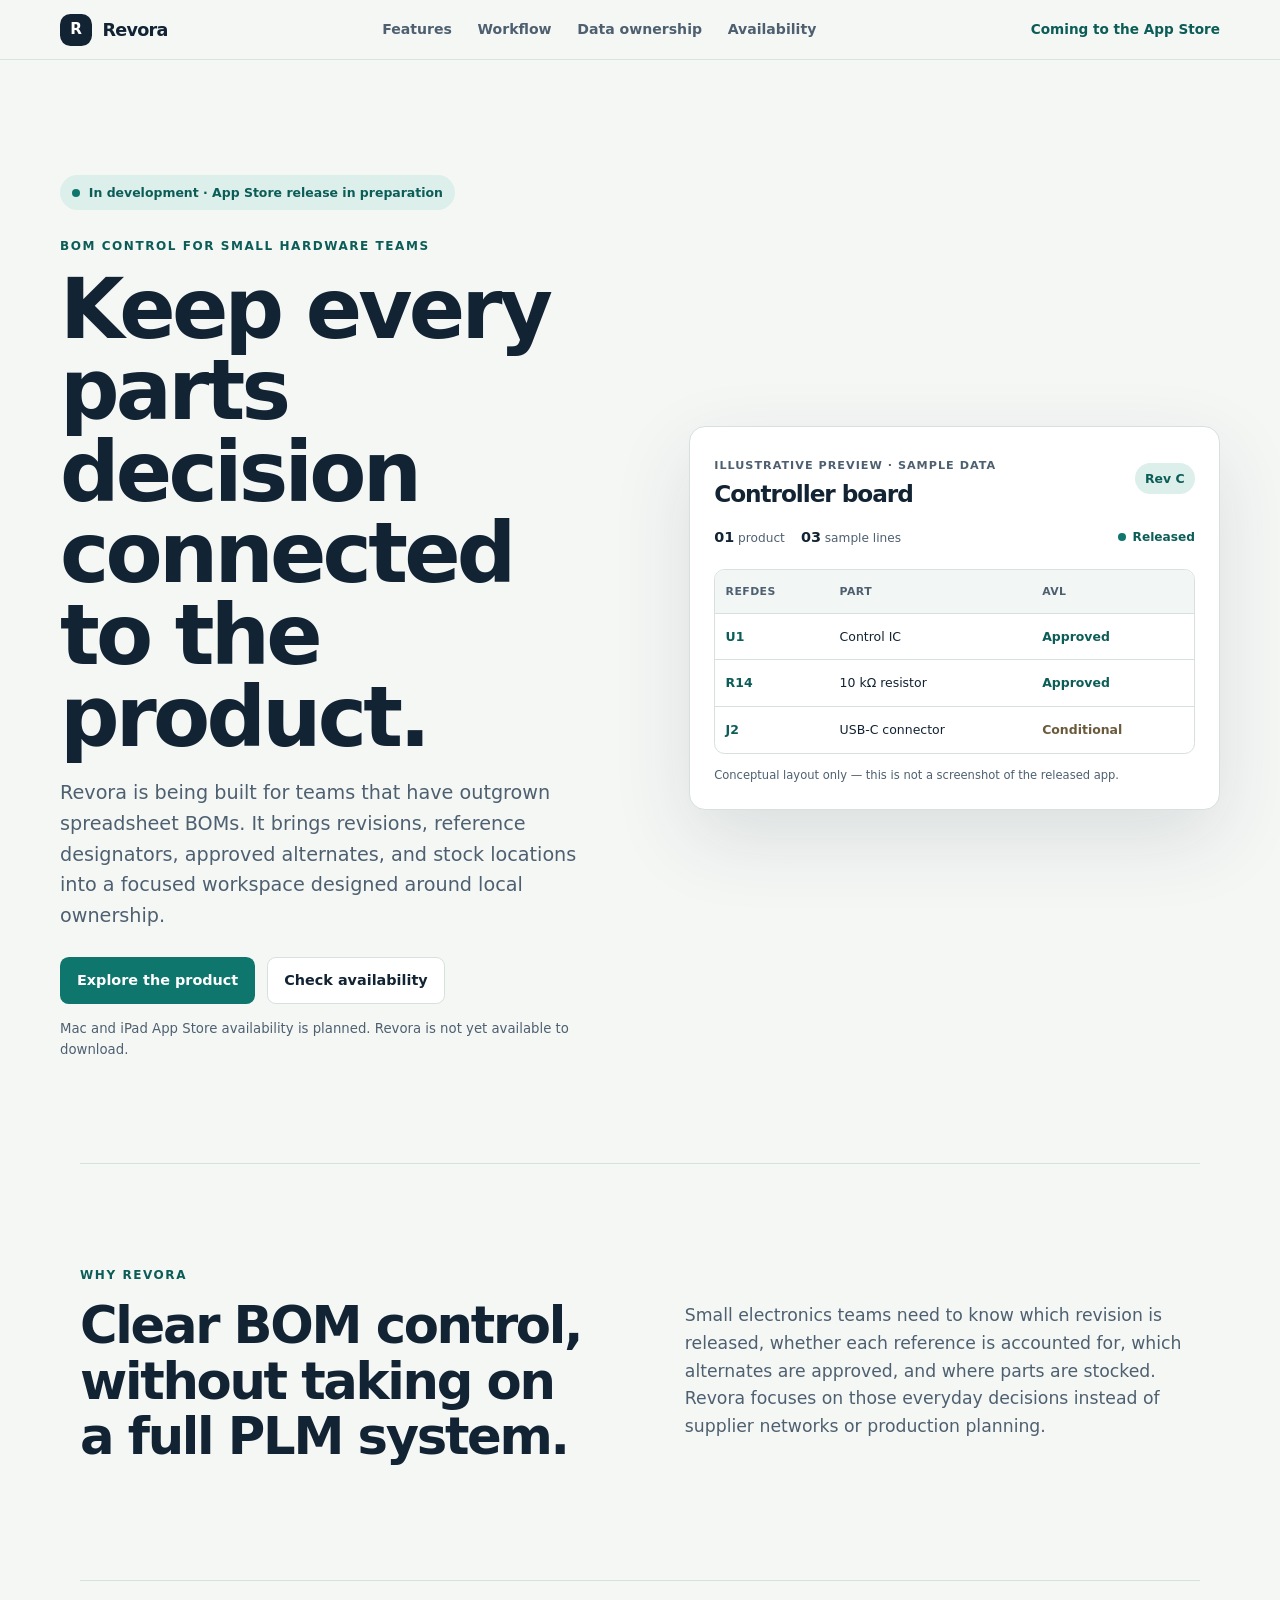
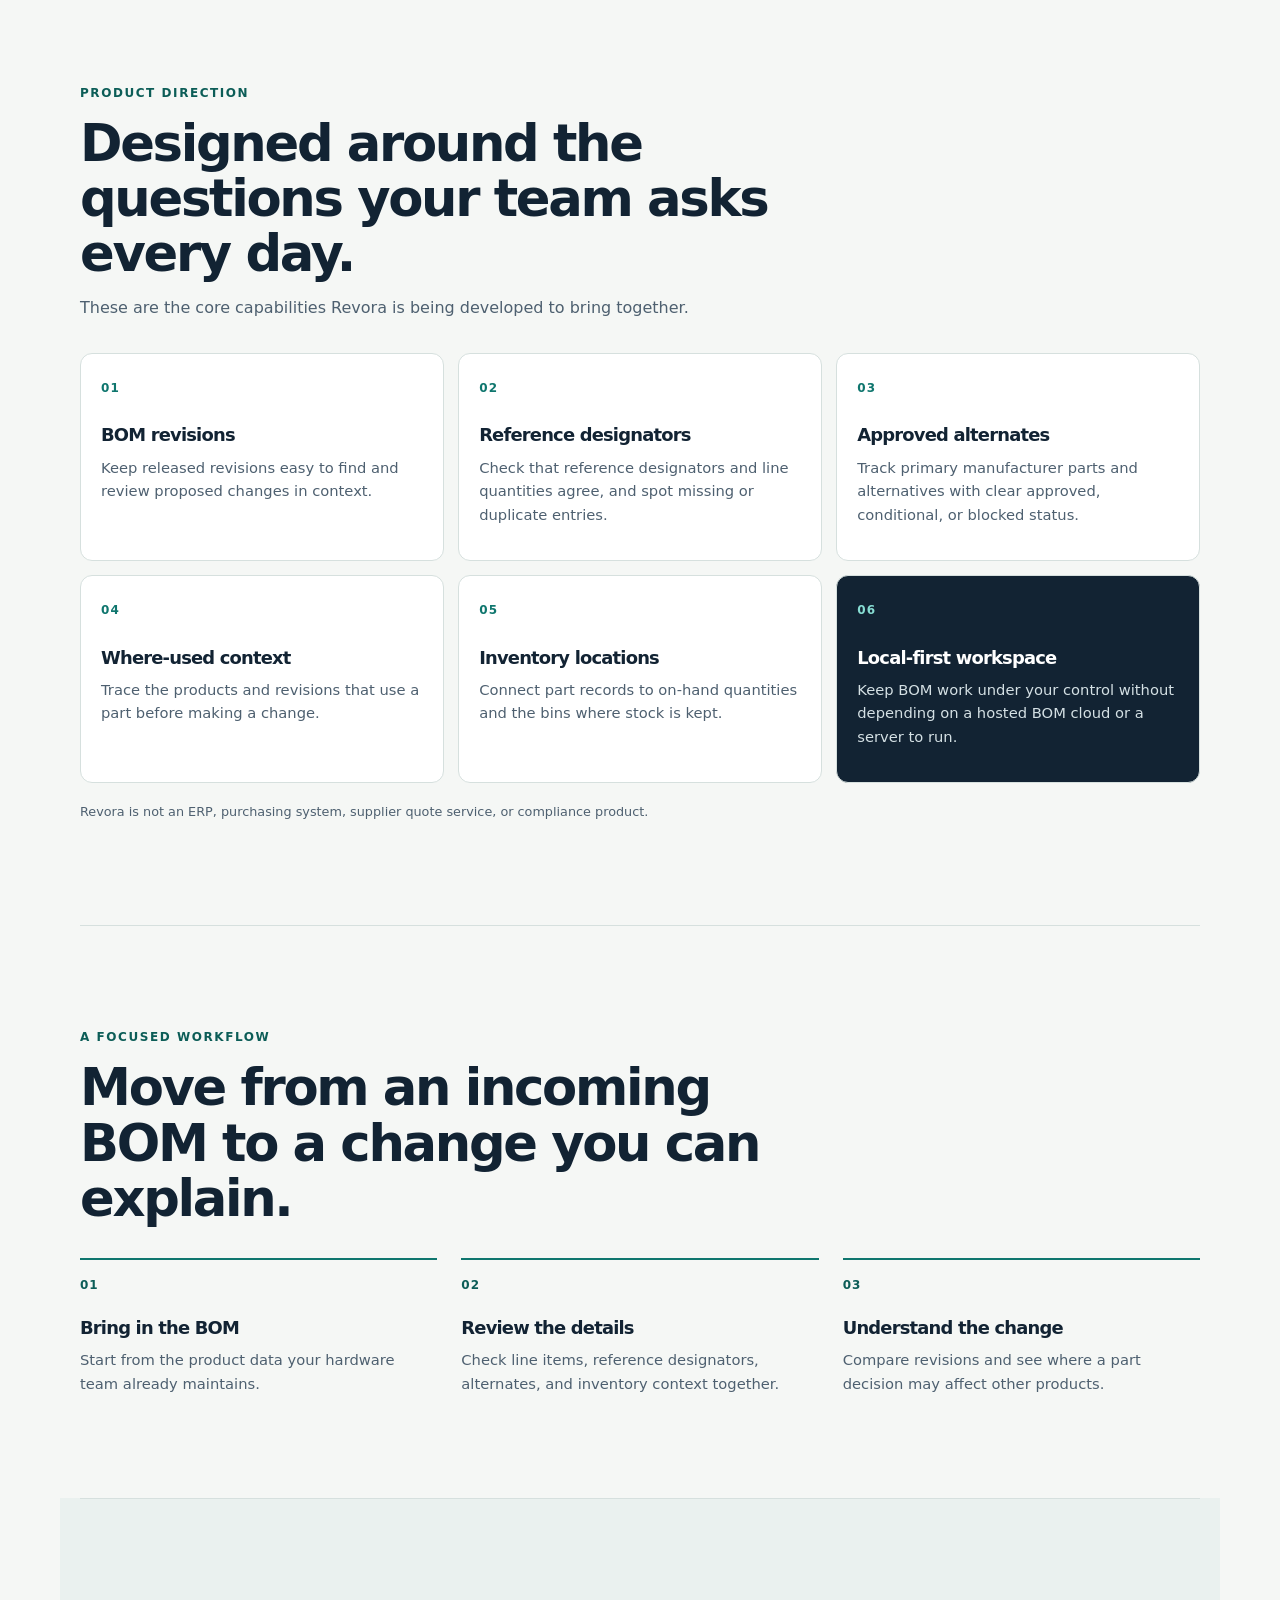
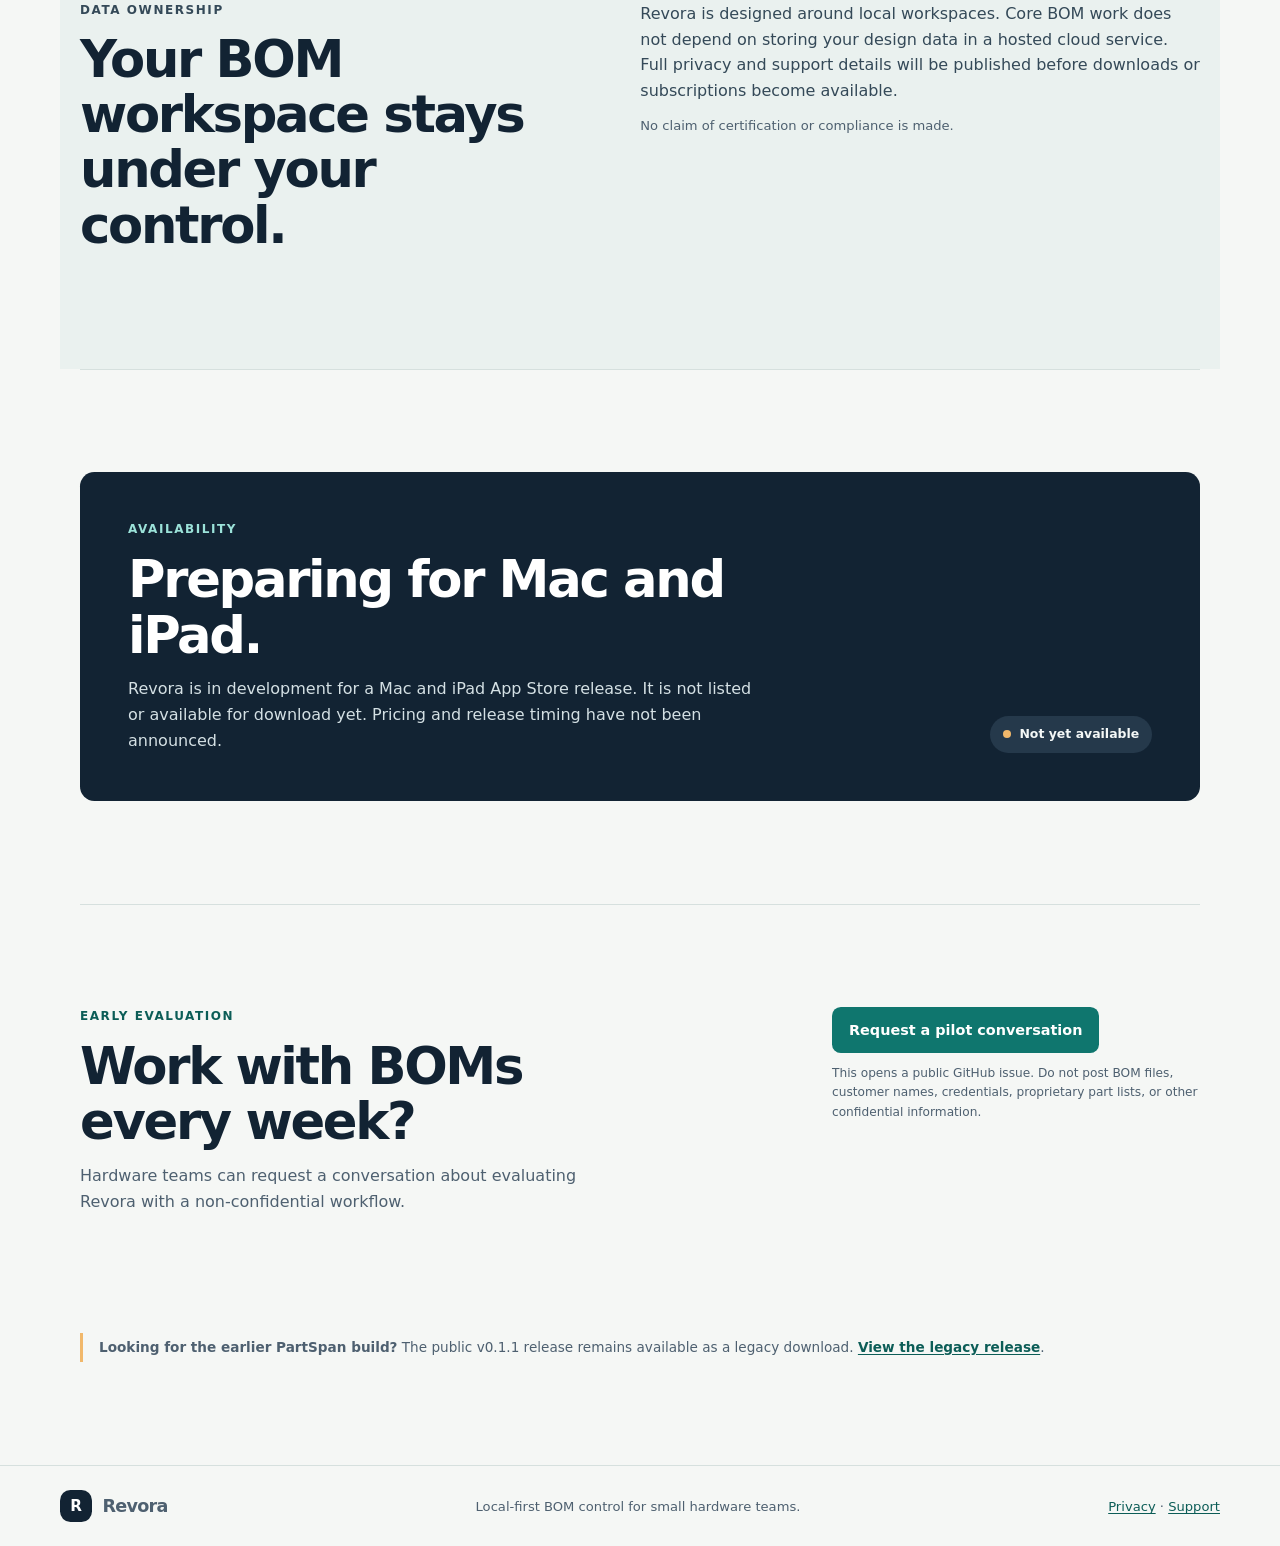
==== commit b3aae605: "docs: add Revora privacy policy and support pages for App Store Co-Authored-By: Claude Opus 5.5 (1M " ====
--- a/index.html
+++ b/index.html
@@ -239,7 +239,7 @@
         <span>Revora</span>
       </a>
       <p>Local-first BOM control for small hardware teams.</p>
-      <p class="footer-note">Privacy and support information will be available before downloads or subscriptions.</p>
+      <p><a class="text-link" href="/privacy/">Privacy</a> · <a class="text-link" href="/support/">Support</a></p>
     </footer>
     <script src="/distribution.js" defer></script>
   </body>
--- a/styles.css
+++ b/styles.css
@@ -1,28 +1,32 @@
 :root {
-  color-scheme: dark;
-  --bg: #08111f;
-  --panel: #0f1c2f;
-  --panel-2: #13243b;
-  --line: rgba(142, 170, 205, 0.2);
-  --text: #edf6ff;
-  --muted: #9fb0c7;
-  --cyan: #42d9ff;
-  --green: #53e3a6;
-  --orange: #ffb86b;
+  color-scheme: light;
+  --paper: #f5f7f5;
+  --surface: #ffffff;
+  --surface-soft: #eaf1ef;
+  --ink: #122333;
+  --muted: #4e6070;
+  --line: #d6e0de;
+  --accent: #0f766e;
+  --accent-dark: #0c5d57;
+  --accent-soft: #dcefeb;
+  --warm: #f1b86b;
+  --shadow: 0 28px 80px rgba(23, 52, 63, 0.12);
 }
 
 * {
   box-sizing: border-box;
 }
 
+html {
+  scroll-behavior: smooth;
+}
+
 body {
   margin: 0;
-  background:
-    radial-gradient(circle at 20% 0%, rgba(66, 217, 255, 0.18), transparent 28rem),
-    linear-gradient(135deg, #08111f 0%, #111827 48%, #0a1f22 100%);
-  color: var(--text);
+  background: var(--paper);
+  color: var(--ink);
   font-family: Inter, ui-sans-serif, system-ui, -apple-system, BlinkMacSystemFont, "Segoe UI", sans-serif;
-  line-height: 1.5;
+  line-height: 1.6;
 }
 
 a {
@@ -30,72 +34,117 @@
   text-decoration: none;
 }
 
+a:focus-visible {
+  outline: 3px solid var(--warm);
+  outline-offset: 3px;
+  border-radius: 0.25rem;
+}
+
 .site-header {
   position: sticky;
   top: 0;
-  z-index: 2;
+  z-index: 5;
   display: flex;
+  align-items: center;
   justify-content: space-between;
+  gap: 1.5rem;
+  padding: 0.85rem max(1.25rem, calc((100vw - 1160px) / 2));
+  border-bottom: 1px solid rgba(214, 224, 222, 0.9);
+  background: rgba(245, 247, 245, 0.94);
+  backdrop-filter: blur(16px);
+}
+
+.brand {
+  display: inline-flex;
+  flex: 0 0 auto;
   align-items: center;
-  gap: 2rem;
-  padding: 1rem clamp(1rem, 3vw, 3rem);
-  background: rgba(8, 17, 31, 0.86);
-  backdrop-filter: blur(18px);
-  border-bottom: 1px solid var(--line);
-}
-
-.brand,
+  gap: 0.65rem;
+  font-size: 1.1rem;
+  font-weight: 800;
+  letter-spacing: -0.04em;
+}
+
+.brand-mark {
+  display: grid;
+  width: 2rem;
+  height: 2rem;
+  place-items: center;
+  border-radius: 0.65rem;
+  background: var(--ink);
+  color: #fff;
+  font-size: 0.95rem;
+  letter-spacing: 0;
+}
+
 nav {
   display: flex;
   align-items: center;
-  gap: 0.8rem;
-}
-
-.brand {
-  font-weight: 800;
-  letter-spacing: 0;
-}
-
-.brand-mark {
+  gap: clamp(0.8rem, 2vw, 1.65rem);
+  color: var(--muted);
+  font-size: 0.88rem;
+  font-weight: 650;
+}
+
+nav a:hover,
+.header-link:hover {
+  color: var(--accent-dark);
+}
+
+.header-link {
+  flex: 0 0 auto;
+  color: var(--accent-dark);
+  font-size: 0.85rem;
+  font-weight: 750;
+}
+
+main,
+.section-shell {
+  width: min(1160px, calc(100% - 2.5rem));
+  margin-inline: auto;
+}
+
+.hero {
   display: grid;
-  place-items: center;
-  width: 2rem;
-  height: 2rem;
-  border-radius: 0.55rem;
-  background: linear-gradient(135deg, var(--cyan), var(--green));
-  color: #06111d;
-}
-
-nav {
-  color: var(--muted);
-  font-size: 0.92rem;
-}
-
-nav a:hover {
-  color: var(--text);
-}
-
-main {
-  width: min(1180px, calc(100% - 2rem));
-  margin: 0 auto;
-}
-
-.hero {
-  min-height: 86vh;
-  display: grid;
-  grid-template-columns: minmax(0, 1.05fr) minmax(360px, 0.95fr);
-  gap: clamp(2rem, 5vw, 5rem);
+  grid-template-columns: minmax(0, 1.02fr) minmax(340px, 0.98fr);
+  gap: clamp(2.5rem, 6vw, 5.5rem);
   align-items: center;
-  padding: 6rem 0 4rem;
+  padding: clamp(4rem, 9vw, 7.5rem) 0 clamp(4.5rem, 8vw, 7rem);
+}
+
+.status-pill,
+.revision-chip,
+.availability-badge {
+  display: inline-flex;
+  align-items: center;
+  gap: 0.55rem;
+  border-radius: 999px;
+  background: var(--accent-soft);
+  color: var(--accent-dark);
+  font-size: 0.78rem;
+  font-weight: 750;
+}
+
+.status-pill {
+  margin: 0 0 1.7rem;
+  padding: 0.45rem 0.75rem;
+}
+
+.status-pill > span,
+.release-state > span,
+.availability-badge > span {
+  width: 0.5rem;
+  height: 0.5rem;
+  border-radius: 50%;
+  background: var(--accent);
 }
 
 .eyebrow {
   margin: 0 0 0.8rem;
-  color: var(--cyan);
+  color: var(--accent-dark);
+  font-size: 0.75rem;
+  font-weight: 850;
+  letter-spacing: 0.13em;
   text-transform: uppercase;
-  font-size: 0.75rem;
-  font-weight: 800;
-  letter-spacing: 0.12em;
 }
 
 h1,
@@ -105,280 +154,572 @@
   margin-top: 0;
 }
 
+h1,
+h2,
+h3 {
+  letter-spacing: -0.045em;
+}
+
 h1 {
-  max-width: 11ch;
-  margin-bottom: 1.2rem;
-  font-size: clamp(3rem, 7vw, 6.8rem);
-  line-height: 0.94;
-  letter-spacing: 0;
+  max-width: 12ch;
+  margin-bottom: 1.25rem;
+  font-size: clamp(3rem, 6.5vw, 5.9rem);
+  line-height: 0.98;
 }
 
 h2 {
-  font-size: clamp(2rem, 4vw, 3.4rem);
-  line-height: 1;
-  letter-spacing: 0;
-  margin-bottom: 1rem;
+  margin-bottom: 0.85rem;
+  font-size: clamp(2rem, 4vw, 3.5rem);
+  line-height: 1.08;
 }
 
 h3 {
-  font-size: 1.1rem;
+  margin-bottom: 0.55rem;
+  font-size: 1.12rem;
+  line-height: 1.3;
 }
 
 .lead {
-  max-width: 62ch;
-  color: var(--muted);
-  font-size: 1.08rem;
-}
-
-.hero-actions,
-.install-card {
+  max-width: 58ch;
+  margin-bottom: 0;
+  color: var(--muted);
+  font-size: clamp(1.05rem, 1.5vw, 1.2rem);
+}
+
+.hero-actions {
   display: flex;
   flex-wrap: wrap;
-  gap: 0.8rem;
-  margin-top: 1.8rem;
-}
-
-.primary-action,
-.secondary-action {
+  gap: 0.75rem;
+  margin-top: 1.6rem;
+}
+
+.button {
   display: inline-flex;
-  min-height: 2.75rem;
+  min-height: 2.9rem;
   align-items: center;
   justify-content: center;
+  border: 1px solid transparent;
   border-radius: 0.55rem;
-  padding: 0 1rem;
-  font-weight: 800;
-}
-
-.primary-action {
-  background: linear-gradient(135deg, var(--cyan), var(--green));
-  color: #07111f;
-}
-
-.secondary-action {
+  padding: 0.65rem 1rem;
+  font-size: 0.9rem;
+  font-weight: 750;
+  transition: background-color 150ms ease, border-color 150ms ease, transform 150ms ease;
+}
+
+.button:hover {
+  transform: translateY(-1px);
+}
+
+.button-primary {
+  background: var(--accent);
+  color: #fff;
+}
+
+.button-primary:hover {
+  background: var(--accent-dark);
+}
+
+.button-secondary {
+  border-color: var(--line);
+  background: var(--surface);
+  color: var(--ink);
+}
+
+.button-secondary:hover {
+  border-color: var(--accent);
+}
+
+.hero-note {
+  margin: 0.9rem 0 0;
+  color: var(--muted);
+  font-size: 0.83rem;
+}
+
+.preview-card {
+  overflow: hidden;
   border: 1px solid var(--line);
-  background: rgba(255, 255, 255, 0.04);
-}
-
-.product-panel,
-.install-card,
-.steps article {
-  border: 1px solid var(--line);
-  background: rgba(15, 28, 47, 0.86);
-  box-shadow: 0 24px 80px rgba(0, 0, 0, 0.28);
-}
-
-.product-panel {
   border-radius: 1rem;
-  padding: 1rem;
-}
-
-.panel-top {
+  padding: clamp(1rem, 2.5vw, 1.5rem);
+  background: var(--surface);
+  box-shadow: var(--shadow);
+}
+
+.preview-heading,
+.preview-summary,
+.availability-card,
+.intro-grid,
+.pilot,
+.site-footer {
   display: flex;
+  align-items: center;
   justify-content: space-between;
   gap: 1rem;
-  margin-bottom: 1rem;
-  color: var(--muted);
-}
-
-.matrix {
+}
+
+.preview-kicker {
+  color: var(--muted);
+  font-size: 0.7rem;
+  font-weight: 750;
+  letter-spacing: 0.09em;
+  text-transform: uppercase;
+}
+
+.preview-heading h2 {
+  margin: 0.25rem 0 0;
+  font-size: 1.45rem;
+}
+
+.revision-chip {
+  padding: 0.35rem 0.65rem;
+  white-space: nowrap;
+}
+
+.preview-summary {
+  justify-content: flex-start;
+  flex-wrap: wrap;
+  margin: 1.25rem 0;
+  color: var(--muted);
+  font-size: 0.76rem;
+}
+
+.preview-summary strong {
+  color: var(--ink);
+  font-size: 0.9rem;
+}
+
+.release-state {
+  display: inline-flex;
+  align-items: center;
+  gap: 0.4rem;
+  margin-left: auto;
+  color: var(--accent-dark);
+  font-weight: 750;
+}
+
+.table-wrap {
+  overflow-x: auto;
+  border: 1px solid var(--line);
+  border-radius: 0.65rem;
+}
+
+table {
+  width: 100%;
+  border-collapse: collapse;
+  text-align: left;
+  font-size: 0.78rem;
+}
+
+th,
+td {
+  padding: 0.8rem 0.65rem;
+  border-bottom: 1px solid var(--line);
+  white-space: nowrap;
+}
+
+th {
+  background: #f2f6f5;
+  color: var(--muted);
+  font-size: 0.68rem;
+  font-weight: 750;
+  letter-spacing: 0.04em;
+  text-transform: uppercase;
+}
+
+tbody tr:last-child td {
+  border-bottom: 0;
+}
+
+td:first-child {
+  color: var(--accent-dark);
+  font-weight: 800;
+}
+
+.table-state {
+  color: var(--accent-dark);
+  font-weight: 700;
+}
+
+.table-state-muted {
+  color: #6b5a3b;
+}
+
+.preview-footnote {
+  margin: 0.8rem 0 0;
+  color: var(--muted);
+  font-size: 0.72rem;
+}
+
+.section-shell {
+  padding: clamp(4rem, 8vw, 6.5rem) 0;
+  border-top: 1px solid var(--line);
+}
+
+.intro-grid {
+  align-items: flex-start;
+  gap: clamp(2rem, 7vw, 7rem);
+}
+
+.intro-grid h2,
+.intro-grid p {
+  flex: 1;
+}
+
+.intro-grid p {
+  max-width: 55ch;
+  margin: 0.25rem 0 0;
+  color: var(--muted);
+  font-size: 1.08rem;
+}
+
+.section-heading {
+  max-width: 700px;
+  margin-bottom: 2rem;
+}
+
+.section-heading > p:last-child {
+  margin-bottom: 0;
+  color: var(--muted);
+}
+
+.feature-grid {
   display: grid;
-  grid-template-columns: 0.7fr 1fr 1.5fr 1fr;
-  gap: 1px;
-  overflow: hidden;
-  border-radius: 0.65rem;
+  grid-template-columns: repeat(3, minmax(0, 1fr));
+  gap: 0.9rem;
+}
+
+.feature-card {
+  min-height: 13rem;
   border: 1px solid var(--line);
-  background: var(--line);
-}
-
-.matrix > * {
-  min-height: 3rem;
-  padding: 0.75rem;
-  background: var(--panel-2);
-}
-
-.matrix span {
+  border-radius: 0.75rem;
+  padding: 1.25rem;
+  background: var(--surface);
+}
+
+.feature-card-accent {
+  background: var(--ink);
+  color: #fff;
+}
+
+.feature-index {
+  display: inline-flex;
+  margin-bottom: 1.6rem;
+  color: var(--accent);
+  font-size: 0.75rem;
+  font-weight: 850;
+  letter-spacing: 0.1em;
+}
+
+.feature-card-accent .feature-index {
+  color: #87ddd3;
+}
+
+.feature-card p,
+.workflow-grid p {
+  margin-bottom: 0;
+  color: var(--muted);
+  font-size: 0.92rem;
+}
+
+.feature-card-accent p {
+  color: #d4e0e4;
+}
+
+.scope-note {
+  margin: 1.2rem 0 0;
   color: var(--muted);
   font-size: 0.8rem;
 }
 
-.matrix em {
-  color: var(--green);
-  font-style: normal;
-}
-
-.matrix .risk {
-  color: var(--orange);
-}
-
-.section-grid,
-.workflow,
-.download {
-  padding: 5rem 0;
-  border-top: 1px solid var(--line);
-}
-
-.section-grid,
-.download {
+.workflow {
+  padding-bottom: clamp(4rem, 8vw, 6.5rem);
+}
+
+.workflow-grid {
+  display: grid;
+  grid-template-columns: repeat(3, minmax(0, 1fr));
+  gap: 1.5rem;
+}
+
+.workflow-grid article {
+  padding-top: 1rem;
+  border-top: 2px solid var(--accent);
+}
+
+.workflow-grid article > span {
+  display: block;
+  margin-bottom: 1.3rem;
+  color: var(--accent-dark);
+  font-size: 0.75rem;
+  font-weight: 850;
+  letter-spacing: 0.08em;
+}
+
+.workflow-grid p {
+  max-width: 34ch;
+}
+
+.data-section {
+  background: #eaf1ef;
+}
+
+.data-grid {
   display: grid;
   grid-template-columns: 0.9fr 1.1fr;
-  gap: clamp(2rem, 5vw, 5rem);
+  gap: clamp(2rem, 8vw, 8rem);
   align-items: start;
 }
 
-.section-grid p,
-.download p {
-  color: var(--muted);
-}
-
-.feature-list {
+.data-grid p {
+  max-width: 60ch;
+  margin-bottom: 0.7rem;
+  color: #344958;
+}
+
+.data-grid .data-note {
+  color: var(--muted);
+  font-size: 0.82rem;
+}
+
+.availability-card {
+  align-items: flex-end;
+  gap: 2rem;
+  border-radius: 0.9rem;
+  padding: clamp(1.5rem, 4vw, 3rem);
+  background: var(--ink);
+  color: #fff;
+}
+
+.availability-card > div {
+  max-width: 62ch;
+}
+
+.availability-card .eyebrow {
+  color: #9be2d9;
+}
+
+.availability-card p:last-child {
+  margin-bottom: 0;
+  color: #d4e0e4;
+}
+
+.availability-badge {
+  flex: 0 0 auto;
+  padding: 0.55rem 0.8rem;
+  background: #25394b;
+  color: #f4f8f7;
+  white-space: nowrap;
+}
+
+.availability-badge > span {
+  background: var(--warm);
+}
+
+.pilot {
+  align-items: flex-start;
+  gap: 2rem;
+}
+
+.pilot > div:first-child {
+  max-width: 52ch;
+}
+
+.pilot p:not(.eyebrow) {
+  color: var(--muted);
+}
+
+.pilot-action {
   display: grid;
-  grid-template-columns: repeat(2, minmax(0, 1fr));
-  gap: 0.75rem;
-}
-
-.feature-list span {
-  border: 1px solid var(--line);
-  border-radius: 0.55rem;
-  padding: 0.85rem;
-  background: rgba(255, 255, 255, 0.04);
-}
-
-.steps {
-  display: grid;
-  grid-template-columns: repeat(3, minmax(0, 1fr));
-  gap: 1rem;
-  margin-top: 2rem;
-}
-
-.steps article,
-.install-card {
-  border-radius: 0.8rem;
-  padding: 1.2rem;
-}
-
-.steps strong {
-  display: grid;
-  place-items: center;
-  width: 2rem;
-  height: 2rem;
-  margin-bottom: 1rem;
-  border-radius: 50%;
-  background: rgba(66, 217, 255, 0.16);
-  color: var(--cyan);
-}
-
-.steps p {
-  color: var(--muted);
-}
-
-.install-card {
-  margin-top: 0;
-  flex-direction: column;
-}
-
-.install-card .primary-action,
-.install-card .secondary-action {
-  width: 100%;
-}
-
-.release-link {
-  color: var(--muted);
-  font-size: 0.92rem;
-}
-
-.release-link:hover {
-  color: var(--text);
-}
-
-code {
-  display: block;
-  border-radius: 0.45rem;
-  padding: 0.8rem;
-  background: #07101d;
-  color: #cde7ff;
-  font-family: "SFMono-Regular", Consolas, monospace;
-}
-
-.zh-block {
-  padding-bottom: 6rem;
-}
-
-footer {
-  display: flex;
-  justify-content: space-between;
-  gap: 1rem;
-  padding: 2rem clamp(1rem, 3vw, 3rem);
+  gap: 0.65rem;
+  max-width: 23rem;
+}
+
+.pilot-action .button {
+  justify-self: start;
+}
+
+.pilot-action small {
+  color: var(--muted);
+  font-size: 0.76rem;
+}
+
+.legacy-note {
+  padding-top: 0;
+  border-top: 0;
+}
+
+.legacy-note p {
+  margin: 0;
+  border-left: 3px solid var(--warm);
+  padding: 0.25rem 0 0.25rem 1rem;
+  color: var(--muted);
+  font-size: 0.85rem;
+}
+
+.legacy-note a {
+  color: var(--accent-dark);
+  font-weight: 750;
+  text-decoration: underline;
+  text-underline-offset: 0.16em;
+}
+
+.site-footer {
+  flex-wrap: wrap;
+  align-items: flex-start;
   border-top: 1px solid var(--line);
-  color: var(--muted);
-}
-
-@media (max-width: 860px) {
-  .hero,
-  .section-grid,
-  .download,
-  .steps {
+  padding: 1.5rem max(1.25rem, calc((100vw - 1160px) / 2));
+  color: var(--muted);
+  font-size: 0.82rem;
+}
+
+.site-footer p {
+  margin: 0.4rem 0 0;
+}
+
+.footer-note {
+  max-width: 28rem;
+}
+
+@media (max-width: 900px) {
+  .site-header {
+    flex-wrap: wrap;
+    padding-inline: 1.25rem;
+  }
+
+  nav {
+    order: 3;
+    width: 100%;
+    justify-content: space-between;
+    gap: 0.65rem;
+    overflow-x: auto;
+    padding: 0.25rem 0;
+  }
+
+  .hero {
     grid-template-columns: 1fr;
   }
 
+  .preview-card {
+    max-width: 700px;
+  }
+
+  .feature-grid {
+    grid-template-columns: repeat(2, minmax(0, 1fr));
+  }
+}
+
+@media (max-width: 620px) {
+  main,
+  .section-shell {
+    width: min(100% - 2rem, 1160px);
+  }
+
+  .site-header {
+    gap: 0.5rem;
+  }
+
   nav {
-    display: none;
+    justify-content: flex-start;
+  }
+
+  nav a {
+    flex: 0 0 auto;
+    padding: 0.25rem 0.15rem;
+  }
+
+  .header-link {
+    font-size: 0.76rem;
+  }
+
+  .hero {
+    padding-top: 3rem;
   }
 
   h1 {
-    max-width: 100%;
-  }
-
-  .feature-list {
+    font-size: clamp(2.8rem, 14vw, 4rem);
+  }
+
+  .intro-grid,
+  .data-grid,
+  .pilot {
+    display: grid;
     grid-template-columns: 1fr;
   }
 
-  footer {
-    flex-direction: column;
-  }
-}
-
-.install-steps {
-  display: grid;
-  grid-template-columns: repeat(2, minmax(0, 1fr));
-  gap: 1rem;
-}
-
-.install-step {
-  border: 1px solid var(--line);
-  border-radius: 0.8rem;
-  padding: 1.2rem;
-  background: rgba(255, 255, 255, 0.04);
-}
-
-.install-step h3 {
-  margin: 0 0 0.6rem;
-}
-
-.install-step ol {
-  margin: 0 0 0.8rem;
-  padding-left: 1.2rem;
-  color: var(--muted);
-  display: grid;
-  gap: 0.4rem;
-}
-
-.install-step code {
-  display: inline-block;
-  padding: 0.1rem 0.4rem;
-  border-radius: 0.35rem;
-  background: rgba(255, 255, 255, 0.08);
-  font-size: 0.85em;
-  word-break: break-all;
-}
-
-.install-step p[lang] {
-  color: var(--muted);
-  font-size: 0.9rem;
-  margin: 0;
-}
-
-@media (max-width: 860px) {
-  .install-steps {
+  .feature-grid,
+  .workflow-grid {
     grid-template-columns: 1fr;
   }
-}
+
+  .feature-card {
+    min-height: auto;
+  }
+
+  .availability-card {
+    display: grid;
+    align-items: start;
+  }
+
+  .availability-badge {
+    justify-self: start;
+  }
+
+  .preview-summary {
+    gap: 0.5rem 0.9rem;
+  }
+
+  .release-state {
+    margin-left: 0;
+  }
+
+  .site-footer {
+    display: grid;
+    padding-inline: 1rem;
+  }
+}
+
+@media (prefers-reduced-motion: reduce) {
+  html {
+    scroll-behavior: auto;
+  }
+
+  *,
+  *::before,
+  *::after {
+    transition-duration: 0.01ms !important;
+  }
+}
+
+.legal-page {
+  max-width: 46rem;
+  margin: 0 auto;
+  padding: 3rem 1rem 4rem;
+}
+
+.legal-page h1 {
+  margin: 0.25rem 0 0.5rem;
+  font-size: clamp(2rem, 5vw, 2.75rem);
+  line-height: 1.15;
+}
+
+.legal-page h2 {
+  margin: 2rem 0 0.5rem;
+  font-size: 1.2rem;
+}
+
+.legal-page ul {
+  padding-left: 1.25rem;
+}
+
+.legal-page li + li {
+  margin-top: 0.4rem;
+}
+
+.legal-meta {
+  color: var(--muted);
+}
+
+.text-link {
+  color: var(--accent-dark);
+  text-decoration: underline;
+  text-underline-offset: 0.15em;
+}
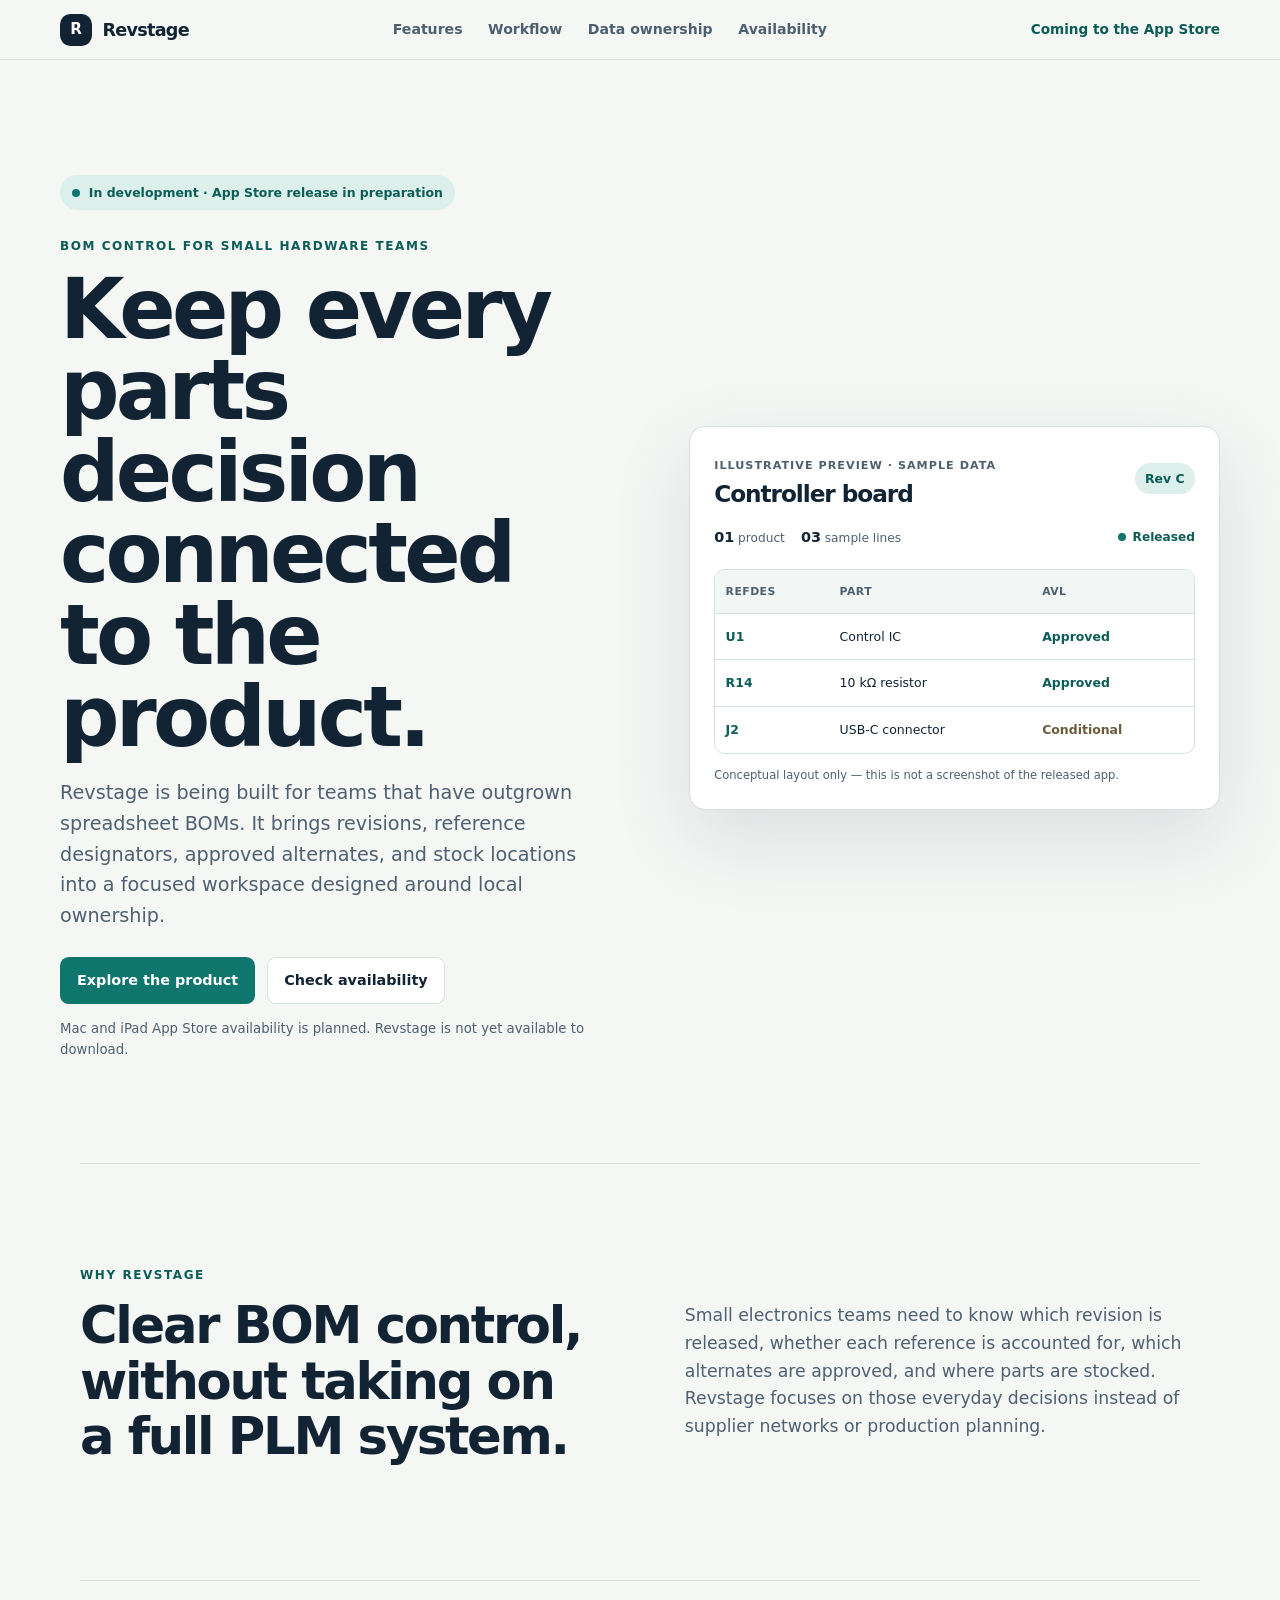
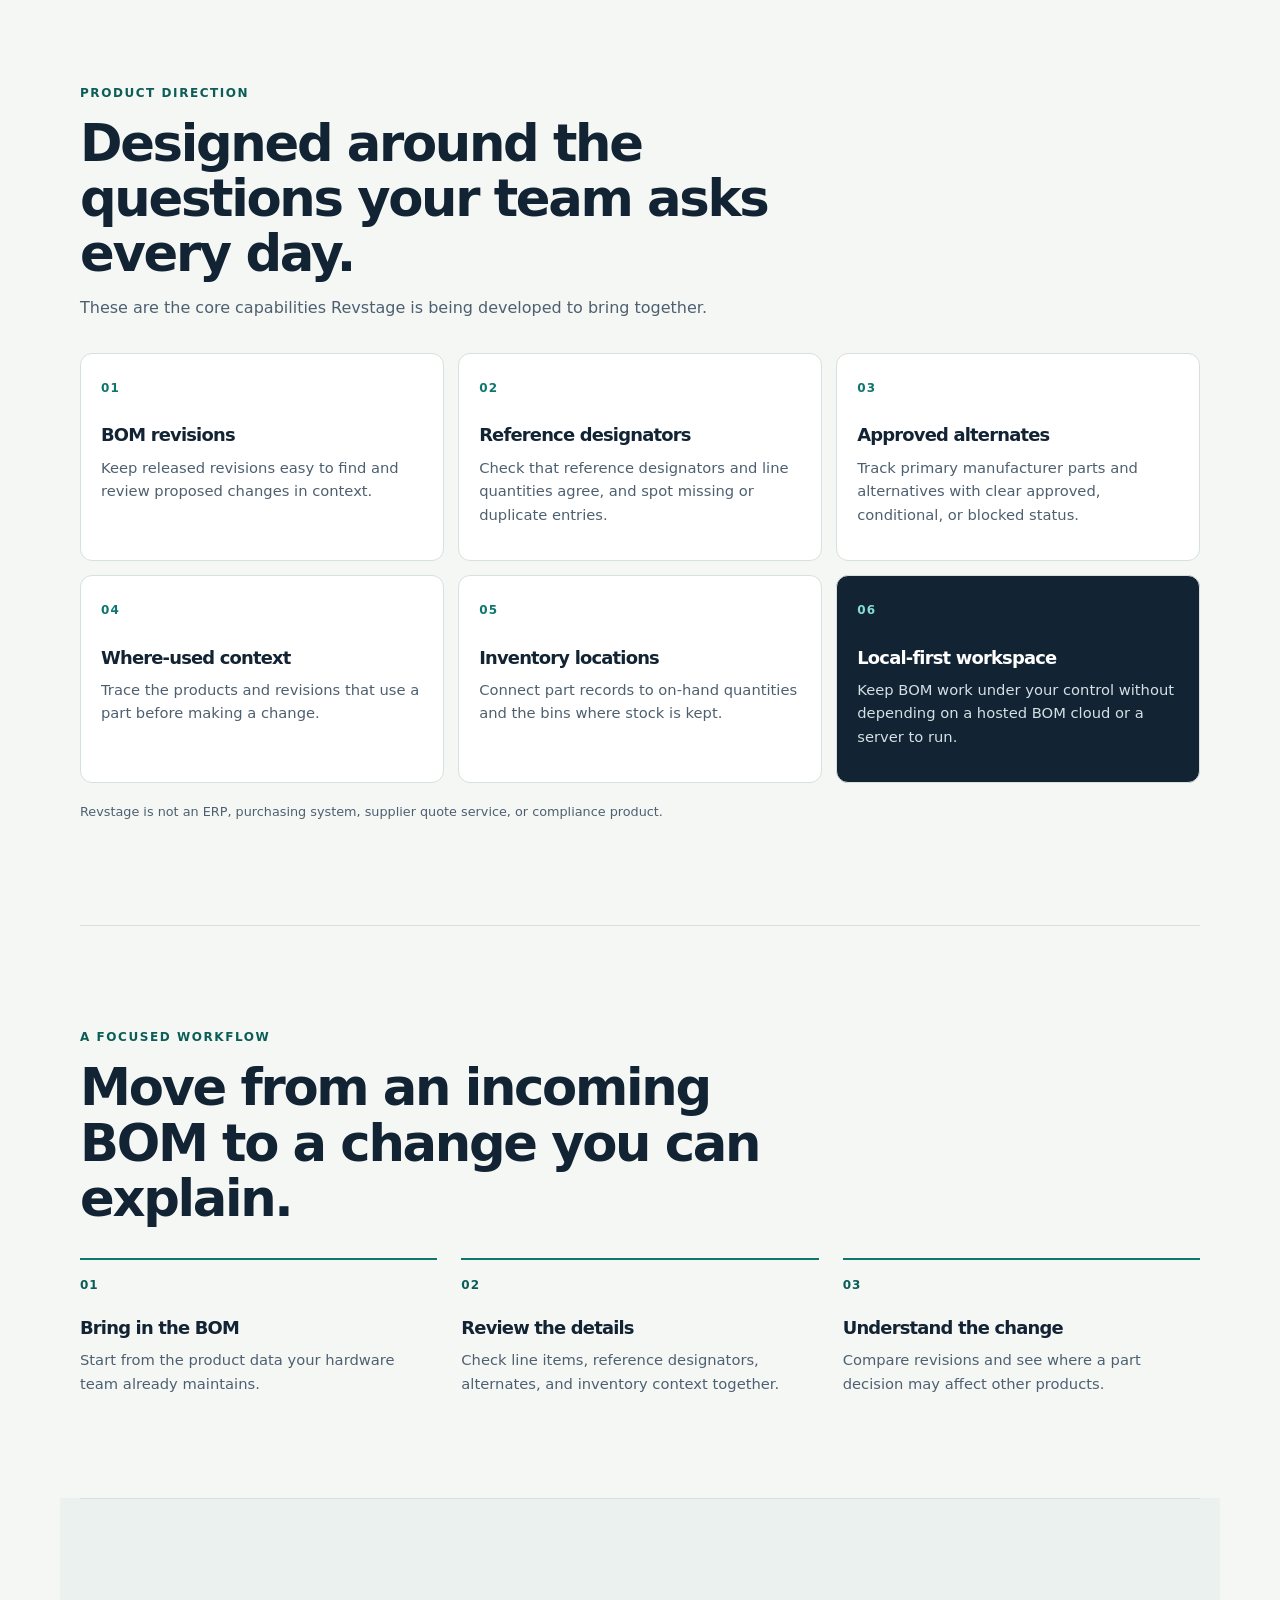
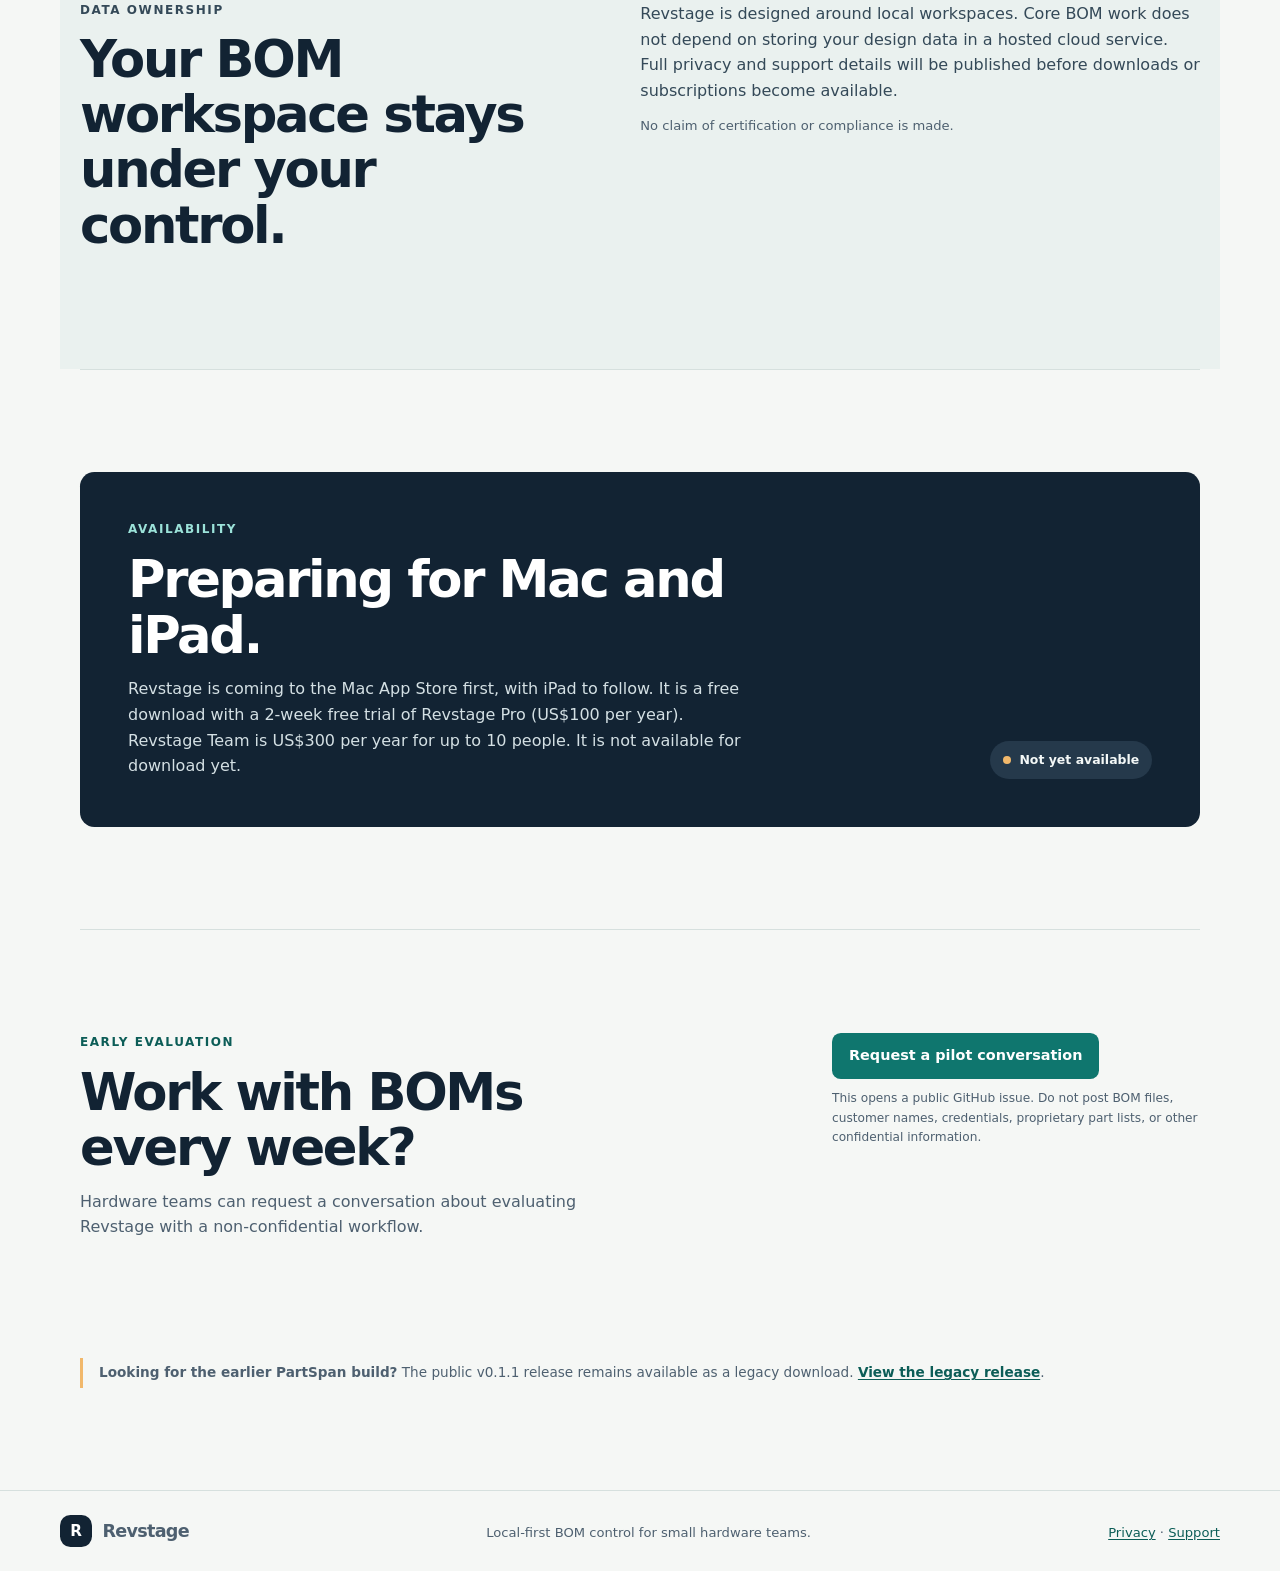
==== commit e9ef91fb: "docs: rename the site to Revstage and publish App Store pricing Co-Authored-By: Claude Opus 5.5 (1M " ====
--- a/index.html
+++ b/index.html
@@ -4,22 +4,22 @@
     <meta charset="utf-8" />
     <meta name="viewport" content="width=device-width, initial-scale=1" />
     <meta name="theme-color" content="#f5f7f5" />
-    <title>Revora | BOM control for small hardware teams</title>
+    <title>Revstage | BOM control for small hardware teams</title>
     <meta
       name="description"
-      content="Revora is a local-first BOM control workspace in development for small hardware teams. Explore its product direction and planned Mac and iPad App Store availability."
+      content="Revstage is a local-first BOM control workspace in development for small hardware teams. Explore its product direction and planned Mac and iPad App Store availability."
     />
     <link rel="canonical" href="https://partspan.evelyn-ai.com/" />
     <meta property="og:type" content="website" />
     <meta property="og:url" content="https://partspan.evelyn-ai.com/" />
-    <meta property="og:title" content="Revora | BOM control for small hardware teams" />
+    <meta property="og:title" content="Revstage | BOM control for small hardware teams" />
     <meta
       property="og:description"
       content="A focused, local-first BOM workspace for small hardware teams. Mac and iPad App Store availability is in preparation."
     />
-    <meta property="og:site_name" content="Revora" />
+    <meta property="og:site_name" content="Revstage" />
     <meta name="twitter:card" content="summary" />
-    <meta name="twitter:title" content="Revora | BOM control for small hardware teams" />
+    <meta name="twitter:title" content="Revstage | BOM control for small hardware teams" />
     <meta
       name="twitter:description"
       content="A focused, local-first BOM workspace for small hardware teams. Not yet available for download."
@@ -28,9 +28,9 @@
   </head>
   <body>
     <header class="site-header">
-      <a class="brand" href="/" aria-label="Revora home">
+      <a class="brand" href="/" aria-label="Revstage home">
         <span class="brand-mark" aria-hidden="true">R</span>
-        <span>Revora</span>
+        <span>Revstage</span>
       </a>
       <nav aria-label="Main navigation">
         <a href="#features">Features</a>
@@ -48,7 +48,7 @@
           <p class="eyebrow">BOM control for small hardware teams</p>
           <h1>Keep every parts decision connected to the product.</h1>
           <p class="lead">
-            Revora is being built for teams that have outgrown spreadsheet BOMs. It brings revisions,
+            Revstage is being built for teams that have outgrown spreadsheet BOMs. It brings revisions,
             reference designators, approved alternates, and stock locations into a focused workspace
             designed around local ownership.
           </p>
@@ -56,7 +56,7 @@
             <a class="button button-primary" href="#features">Explore the product</a>
             <a class="button button-secondary" href="#availability">Check availability</a>
           </div>
-          <p class="hero-note">Mac and iPad App Store availability is planned. Revora is not yet available to download.</p>
+          <p class="hero-note">Mac and iPad App Store availability is planned. Revstage is not yet available to download.</p>
         </div>
 
         <div class="preview-card" aria-label="Illustrative BOM workspace preview with sample data">
@@ -105,12 +105,12 @@
       </section>
 
       <section class="intro section-shell">
-        <p class="eyebrow">Why Revora</p>
+        <p class="eyebrow">Why Revstage</p>
         <div class="intro-grid">
           <h2>Clear BOM control, without taking on a full PLM system.</h2>
           <p>
             Small electronics teams need to know which revision is released, whether each reference is
-            accounted for, which alternates are approved, and where parts are stocked. Revora focuses on
+            accounted for, which alternates are approved, and where parts are stocked. Revstage focuses on
             those everyday decisions instead of supplier networks or production planning.
           </p>
         </div>
@@ -120,7 +120,7 @@
         <div class="section-heading">
           <p class="eyebrow">Product direction</p>
           <h2>Designed around the questions your team asks every day.</h2>
-          <p>These are the core capabilities Revora is being developed to bring together.</p>
+          <p>These are the core capabilities Revstage is being developed to bring together.</p>
         </div>
         <div class="feature-grid">
           <article class="feature-card">
@@ -154,7 +154,7 @@
             <p>Keep BOM work under your control without depending on a hosted BOM cloud or a server to run.</p>
           </article>
         </div>
-        <p class="scope-note">Revora is not an ERP, purchasing system, supplier quote service, or compliance product.</p>
+        <p class="scope-note">Revstage is not an ERP, purchasing system, supplier quote service, or compliance product.</p>
       </section>
 
       <section id="workflow" class="workflow section-shell">
@@ -189,7 +189,7 @@
           </div>
           <div>
             <p>
-              Revora is designed around local workspaces. Core BOM work does not depend on storing your
+              Revstage is designed around local workspaces. Core BOM work does not depend on storing your
               design data in a hosted cloud service. Full privacy and support details will be published
               before downloads or subscriptions become available.
             </p>
@@ -204,8 +204,9 @@
             <p class="eyebrow">Availability</p>
             <h2>Preparing for Mac and iPad.</h2>
             <p>
-              Revora is in development for a Mac and iPad App Store release. It is not listed or available
-              for download yet. Pricing and release timing have not been announced.
+              Revstage is coming to the Mac App Store first, with iPad to follow. It is a free download with
+              a 2-week free trial of Revstage Pro (US$100 per year). Revstage Team is US$300 per year for up to
+              10 people. It is not available for download yet.
             </p>
           </div>
           <span class="availability-badge"><span aria-hidden="true"></span> Not yet available</span>
@@ -216,7 +217,7 @@
         <div>
           <p class="eyebrow">Early evaluation</p>
           <h2>Work with BOMs every week?</h2>
-          <p>Hardware teams can request a conversation about evaluating Revora with a non-confidential workflow.</p>
+          <p>Hardware teams can request a conversation about evaluating Revstage with a non-confidential workflow.</p>
         </div>
         <div class="pilot-action">
           <a class="button button-primary" id="pilot-link" href="https://github.com/papalon0505/partspan-site/issues/new" rel="noopener">Request a pilot conversation</a>
@@ -234,9 +235,9 @@
     </main>
 
     <footer class="site-footer">
-      <a class="brand" href="/" aria-label="Revora home">
+      <a class="brand" href="/" aria-label="Revstage home">
         <span class="brand-mark" aria-hidden="true">R</span>
-        <span>Revora</span>
+        <span>Revstage</span>
       </a>
       <p>Local-first BOM control for small hardware teams.</p>
       <p><a class="text-link" href="/privacy/">Privacy</a> · <a class="text-link" href="/support/">Support</a></p>
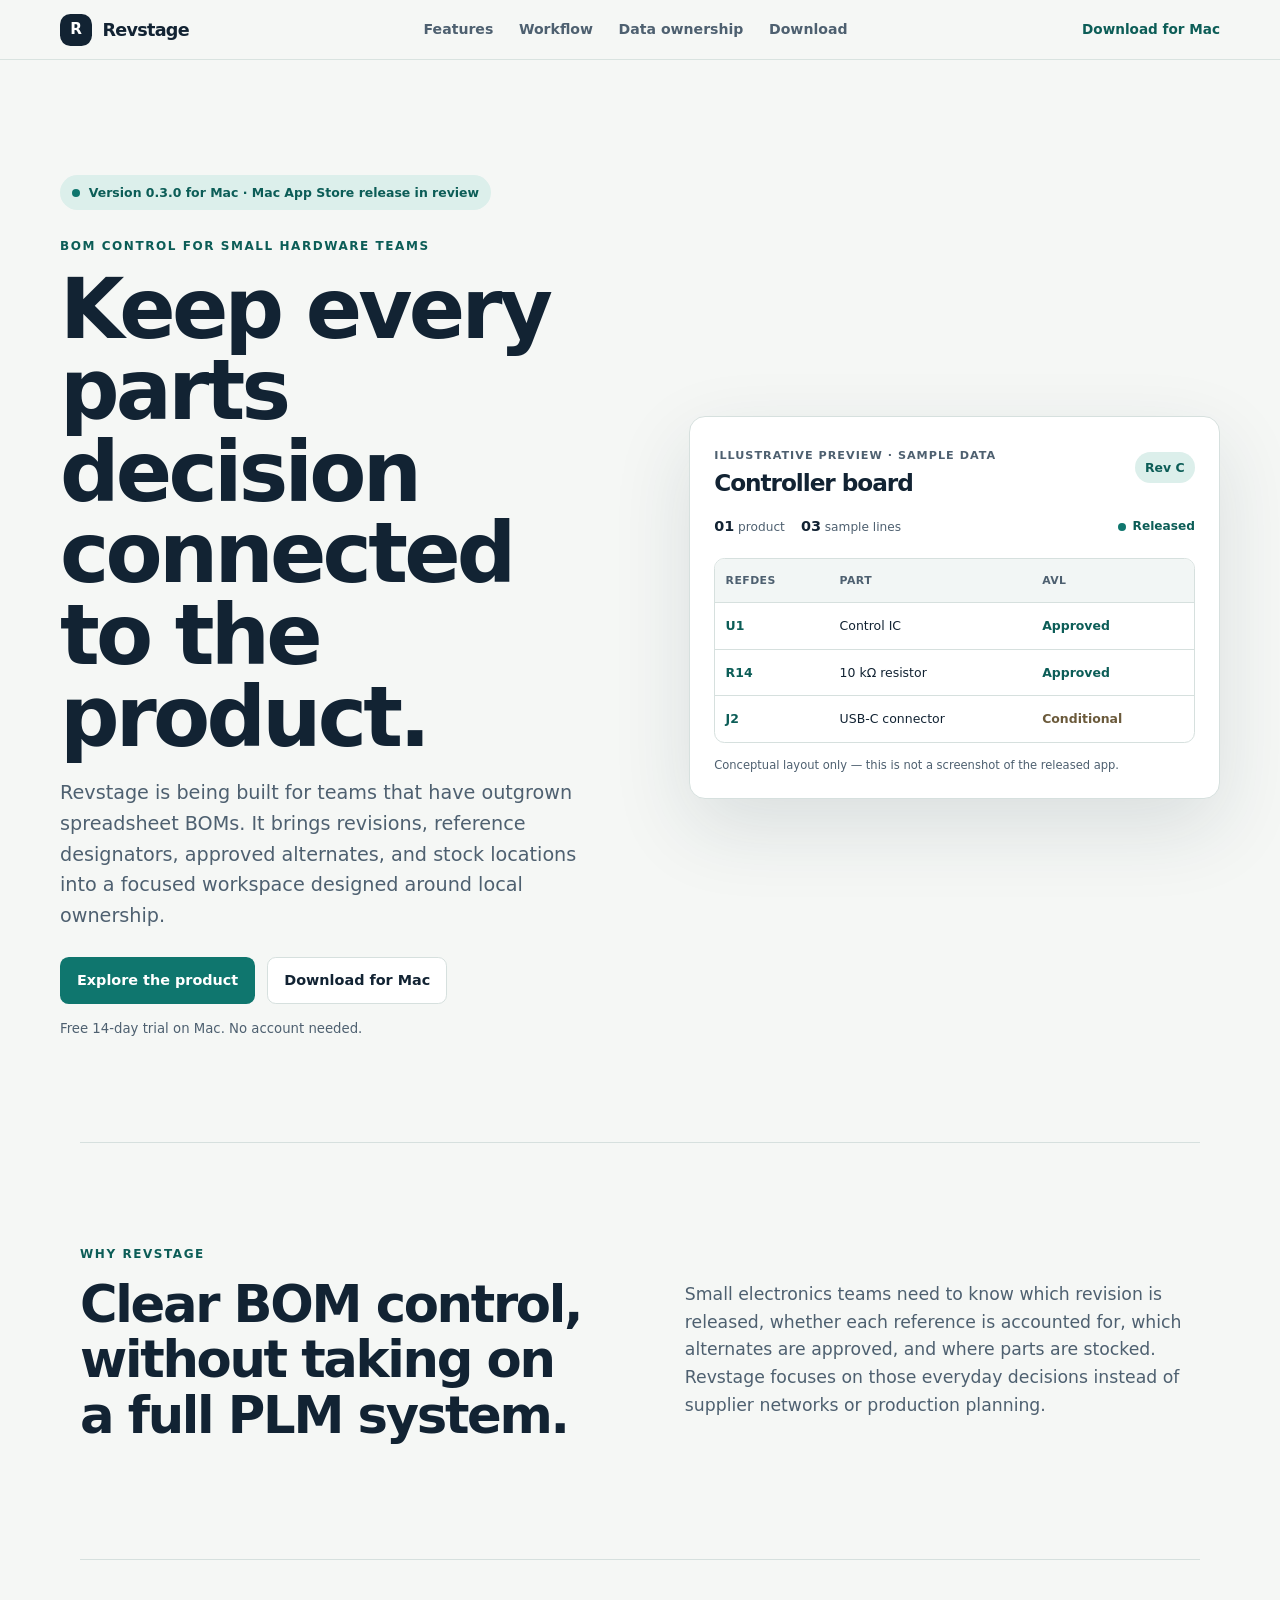
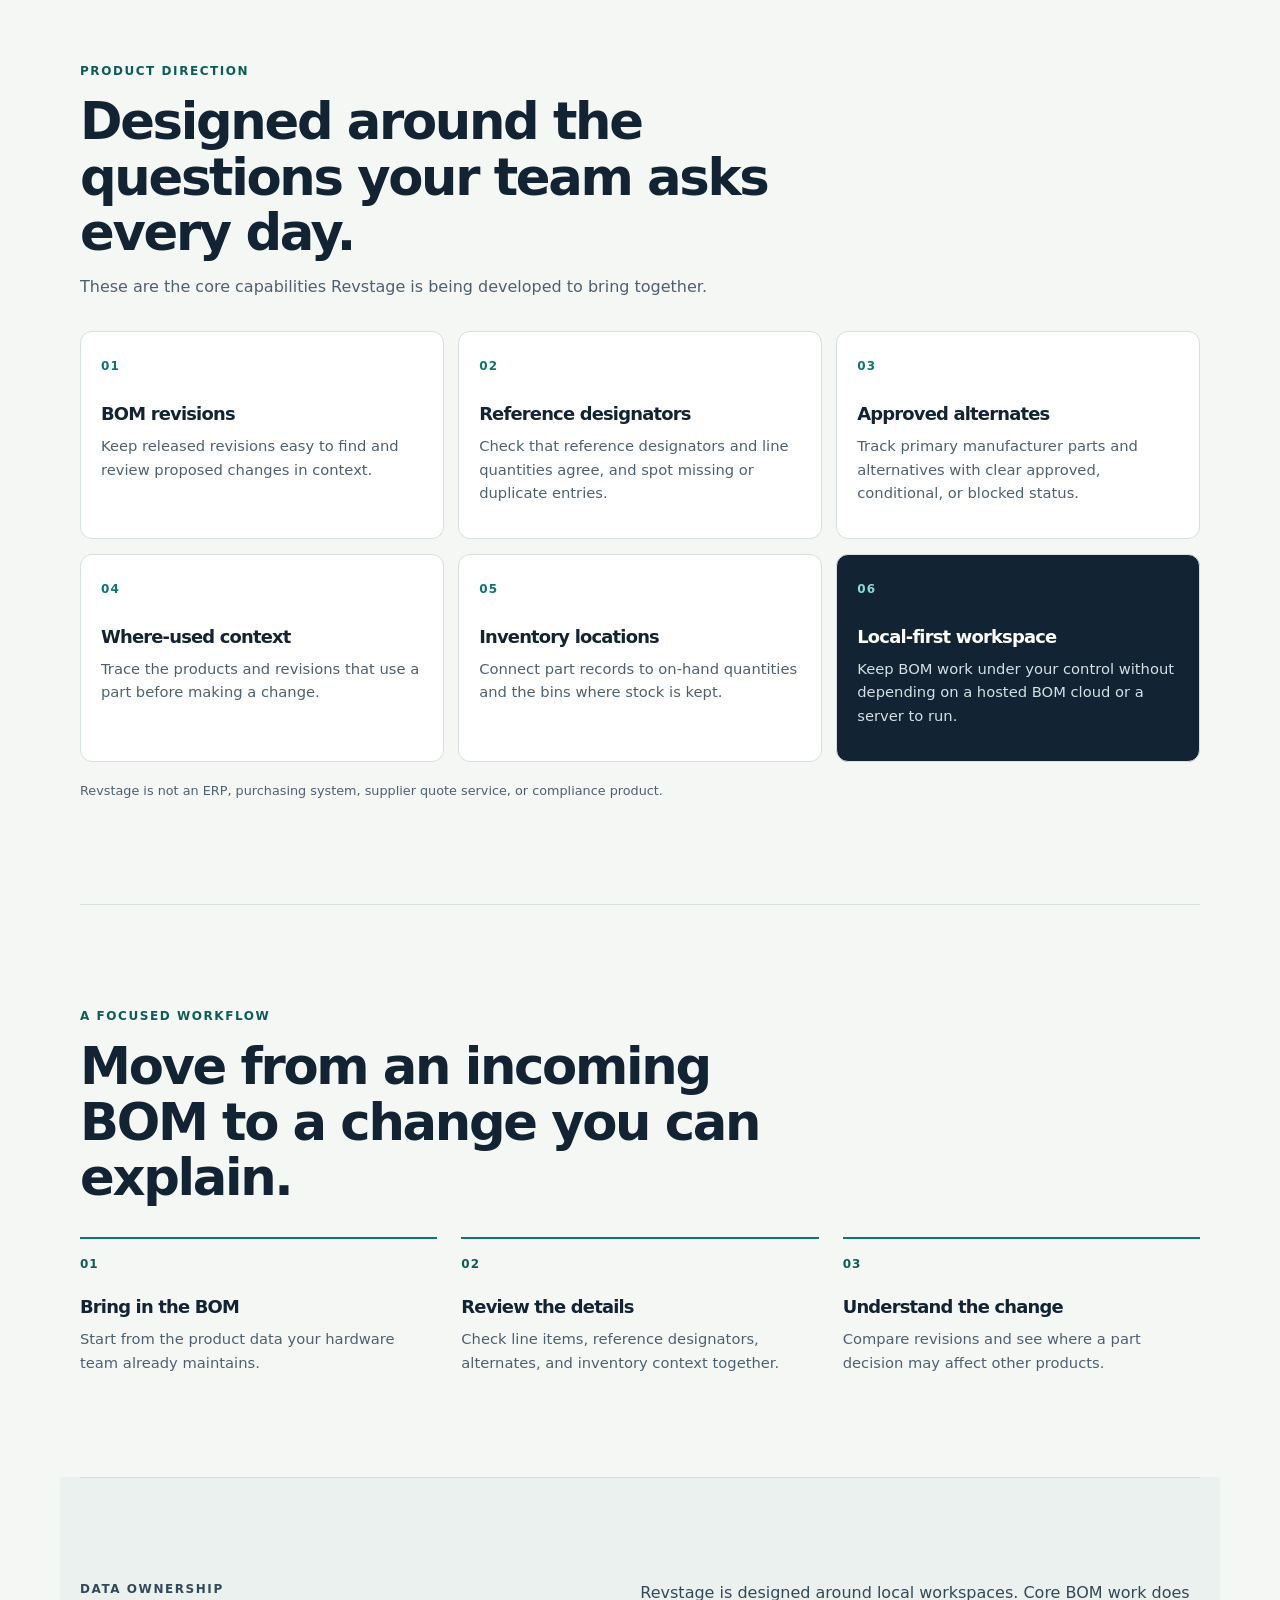
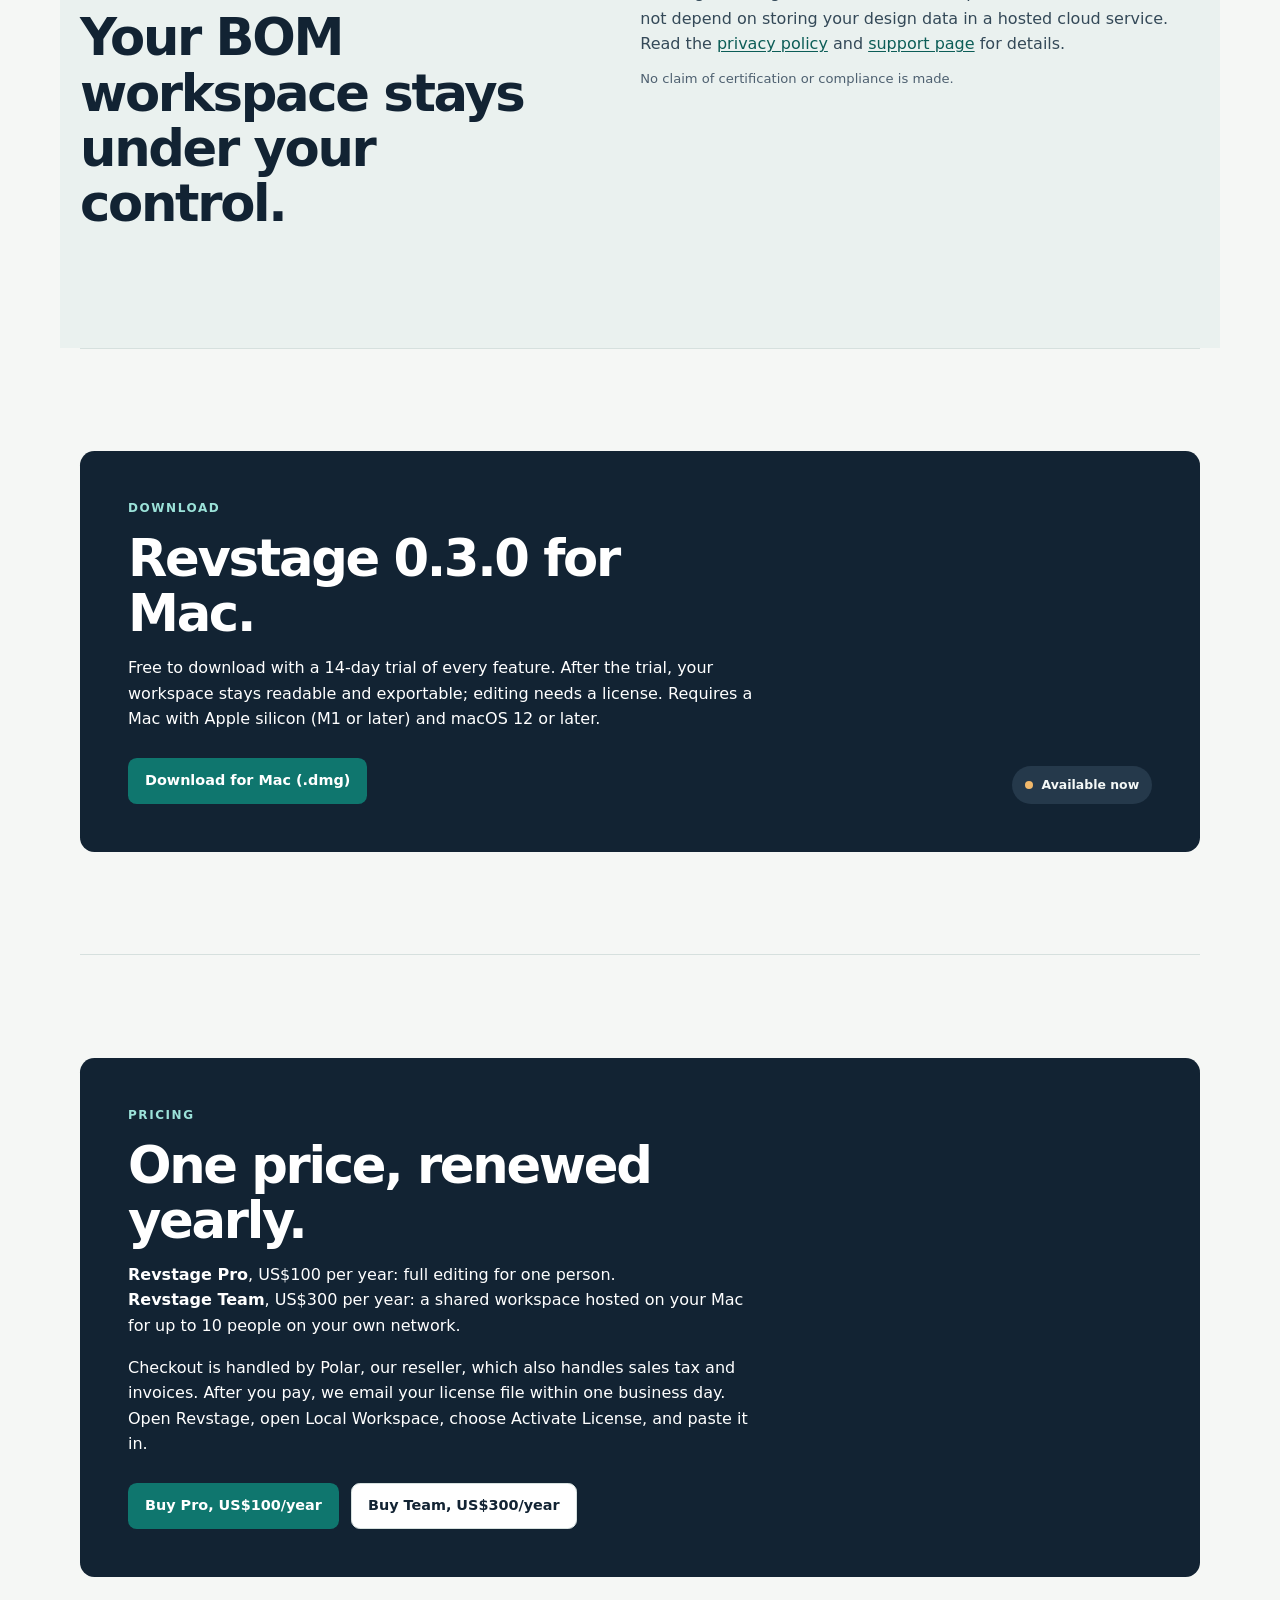
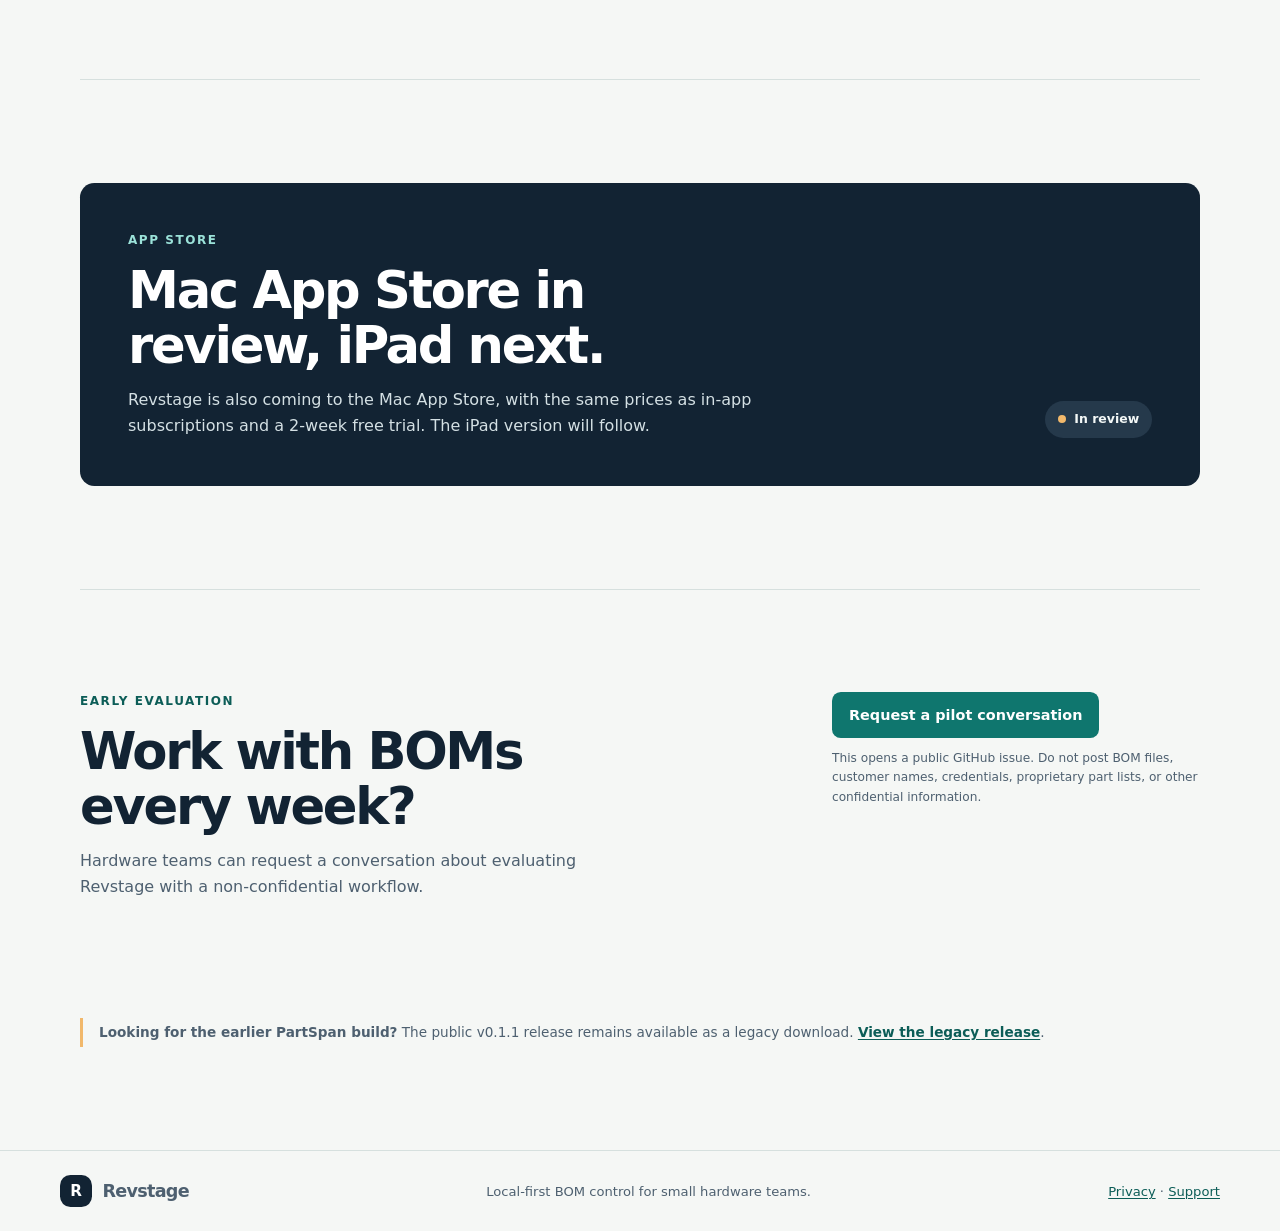
==== commit 0c42cd37: "feat: Mac download, pricing with Polar checkout, and thank-you page for Revstage 0.3.0 Co-Authored-B" ====
--- a/index.html
+++ b/index.html
@@ -7,7 +7,7 @@
     <title>Revstage | BOM control for small hardware teams</title>
     <meta
       name="description"
-      content="Revstage is a local-first BOM control workspace in development for small hardware teams. Explore its product direction and planned Mac and iPad App Store availability."
+      content="Revstage is a local-first BOM control workspace for small hardware teams. Download it for Mac with a 14-day free trial; Mac App Store release is in review."
     />
     <link rel="canonical" href="https://partspan.evelyn-ai.com/" />
     <meta property="og:type" content="website" />
@@ -15,14 +15,14 @@
     <meta property="og:title" content="Revstage | BOM control for small hardware teams" />
     <meta
       property="og:description"
-      content="A focused, local-first BOM workspace for small hardware teams. Mac and iPad App Store availability is in preparation."
+      content="A focused, local-first BOM workspace for small hardware teams. Download for Mac with a 14-day free trial."
     />
     <meta property="og:site_name" content="Revstage" />
     <meta name="twitter:card" content="summary" />
     <meta name="twitter:title" content="Revstage | BOM control for small hardware teams" />
     <meta
       name="twitter:description"
-      content="A focused, local-first BOM workspace for small hardware teams. Not yet available for download."
+      content="A focused, local-first BOM workspace for small hardware teams. Download for Mac with a 14-day free trial."
     />
     <link rel="stylesheet" href="/styles.css" />
   </head>
@@ -36,15 +36,15 @@
         <a href="#features">Features</a>
         <a href="#workflow">Workflow</a>
         <a href="#data">Data ownership</a>
-        <a href="#availability">Availability</a>
+        <a href="#download">Download</a>
       </nav>
-      <a class="header-link" href="#availability">Coming to the App Store</a>
+      <a class="header-link" href="#download">Download for Mac</a>
     </header>
 
     <main>
       <section class="hero">
         <div class="hero-copy">
-          <p class="status-pill"><span aria-hidden="true"></span> In development · App Store release in preparation</p>
+          <p class="status-pill"><span aria-hidden="true"></span> Version 0.3.0 for Mac · Mac App Store release in review</p>
           <p class="eyebrow">BOM control for small hardware teams</p>
           <h1>Keep every parts decision connected to the product.</h1>
           <p class="lead">
@@ -54,9 +54,9 @@
           </p>
           <div class="hero-actions">
             <a class="button button-primary" href="#features">Explore the product</a>
-            <a class="button button-secondary" href="#availability">Check availability</a>
-          </div>
-          <p class="hero-note">Mac and iPad App Store availability is planned. Revstage is not yet available to download.</p>
+            <a class="button button-secondary" href="#download">Download for Mac</a>
+          </div>
+          <p class="hero-note">Free 14-day trial on Mac. No account needed.</p>
         </div>
 
         <div class="preview-card" aria-label="Illustrative BOM workspace preview with sample data">
@@ -190,10 +190,48 @@
           <div>
             <p>
               Revstage is designed around local workspaces. Core BOM work does not depend on storing your
-              design data in a hosted cloud service. Full privacy and support details will be published
-              before downloads or subscriptions become available.
+              design data in a hosted cloud service. Read the <a class="text-link" href="/privacy/">privacy policy</a>
+              and <a class="text-link" href="/support/">support page</a> for details.
             </p>
             <p class="data-note">No claim of certification or compliance is made.</p>
+          </div>
+        </div>
+      </section>
+
+      <section id="download" class="availability section-shell">
+        <div class="availability-card">
+          <div>
+            <p class="eyebrow">Download</p>
+            <h2>Revstage 0.3.0 for Mac.</h2>
+            <p>
+              Free to download with a 14-day trial of every feature. After the trial, your workspace stays readable
+              and exportable; editing needs a license. Requires a Mac with Apple silicon (M1 or later) and macOS 12 or later.
+            </p>
+            <div class="hero-actions">
+              <a class="button button-primary" href="https://github.com/papalon0505/partspan-site/releases/download/v0.3.0/Revstage-0.3.0-mac-arm64.dmg">Download for Mac (.dmg)</a>
+            </div>
+          </div>
+          <span class="availability-badge"><span aria-hidden="true"></span> Available now</span>
+        </div>
+      </section>
+
+      <section id="pricing" class="availability section-shell">
+        <div class="availability-card">
+          <div>
+            <p class="eyebrow">Pricing</p>
+            <h2>One price, renewed yearly.</h2>
+            <p>
+              <strong>Revstage Pro</strong>, US$100 per year: full editing for one person.<br />
+              <strong>Revstage Team</strong>, US$300 per year: a shared workspace hosted on your Mac for up to 10 people on your own network.
+            </p>
+            <p>
+              Checkout is handled by Polar, our reseller, which also handles sales tax and invoices. After you pay, we email
+              your license file within one business day. Open Revstage, open Local Workspace, choose Activate License, and paste it in.
+            </p>
+            <div class="hero-actions">
+              <a class="button button-primary" href="https://buy.polar.sh/polar_cl_FTjS2IEUV2p5bqzWfacqAwkgs28cqhHAQGa4x2OPG2G" rel="noopener">Buy Pro, US$100/year</a>
+              <a class="button button-secondary" href="https://buy.polar.sh/polar_cl_k9jA0CIdg3c4W42HB71wevvb51Oafacgkckyr36vByO" rel="noopener">Buy Team, US$300/year</a>
+            </div>
           </div>
         </div>
       </section>
@@ -201,15 +239,14 @@
       <section id="availability" class="availability section-shell">
         <div class="availability-card">
           <div>
-            <p class="eyebrow">Availability</p>
-            <h2>Preparing for Mac and iPad.</h2>
-            <p>
-              Revstage is coming to the Mac App Store first, with iPad to follow. It is a free download with
-              a 2-week free trial of Revstage Pro (US$100 per year). Revstage Team is US$300 per year for up to
-              10 people. It is not available for download yet.
-            </p>
-          </div>
-          <span class="availability-badge"><span aria-hidden="true"></span> Not yet available</span>
+            <p class="eyebrow">App Store</p>
+            <h2>Mac App Store in review, iPad next.</h2>
+            <p>
+              Revstage is also coming to the Mac App Store, with the same prices as in-app subscriptions and a 2-week free trial.
+              The iPad version will follow.
+            </p>
+          </div>
+          <span class="availability-badge"><span aria-hidden="true"></span> In review</span>
         </div>
       </section>
 
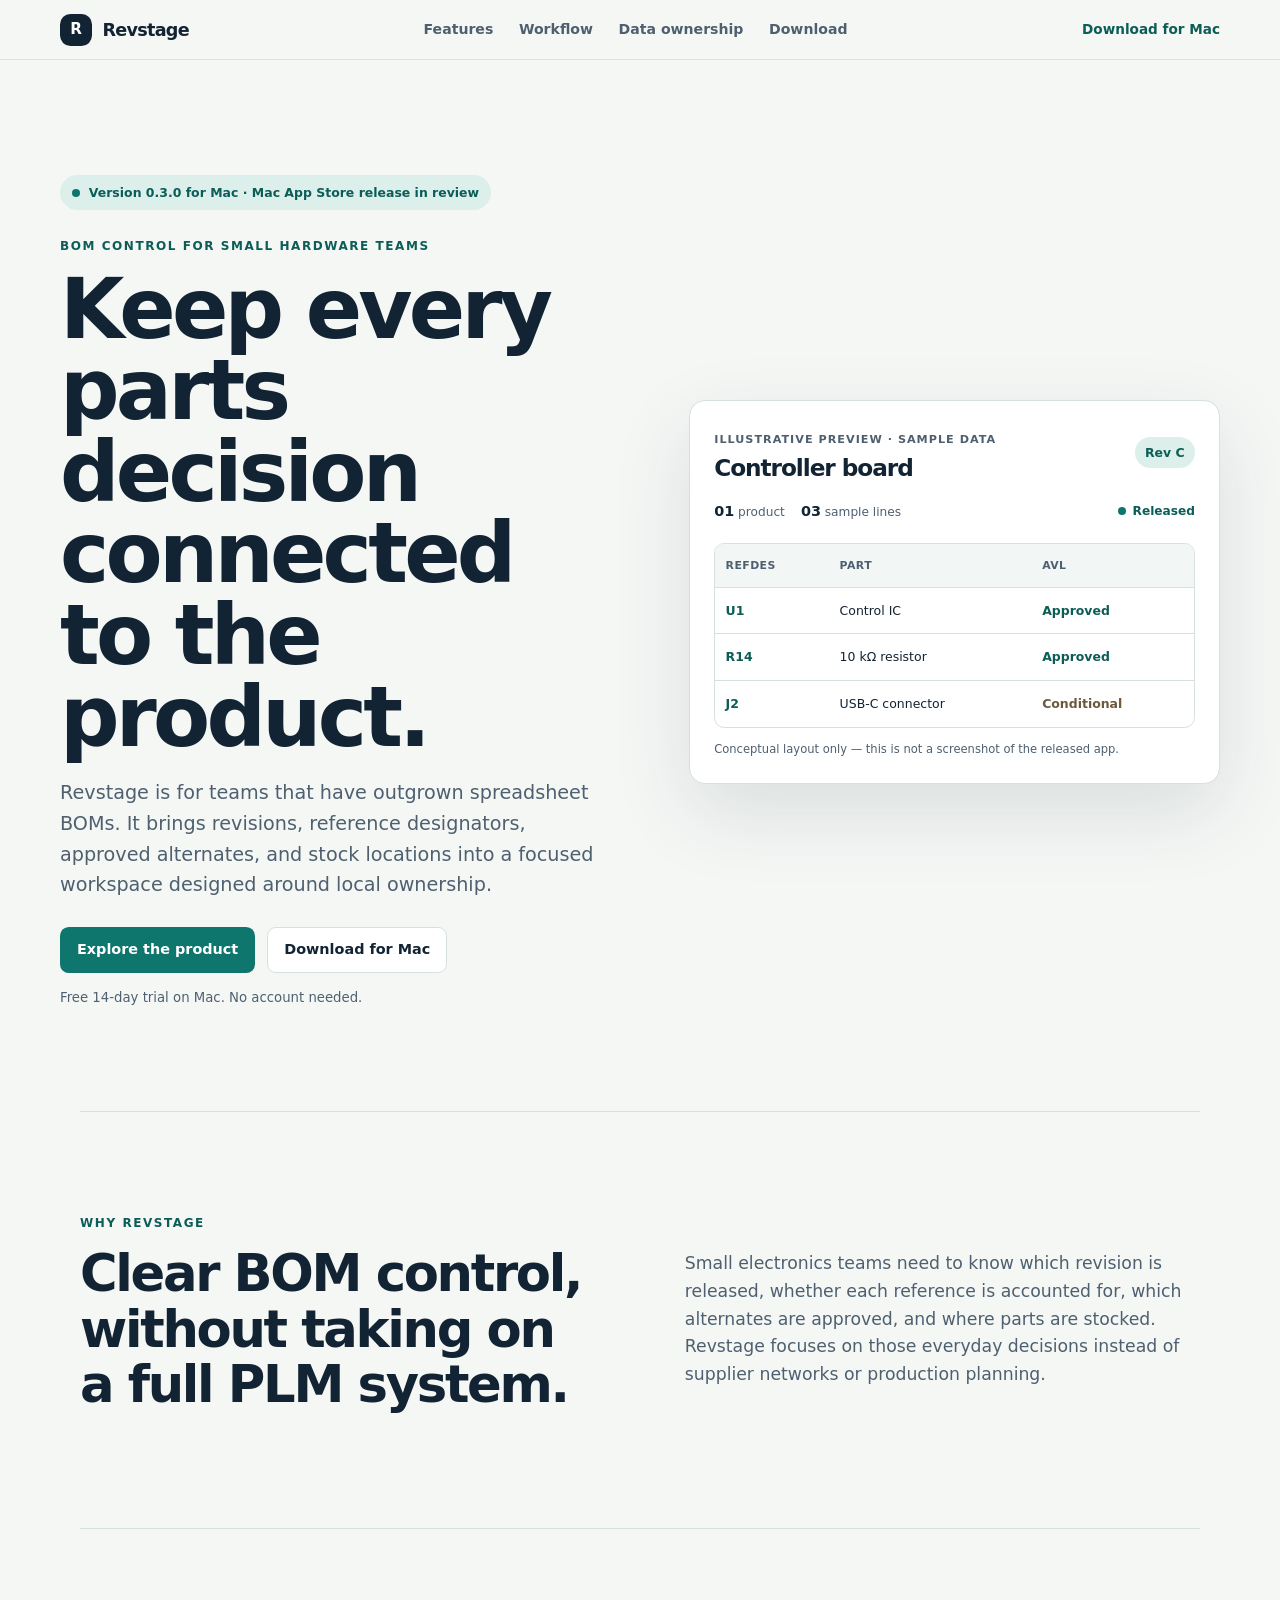
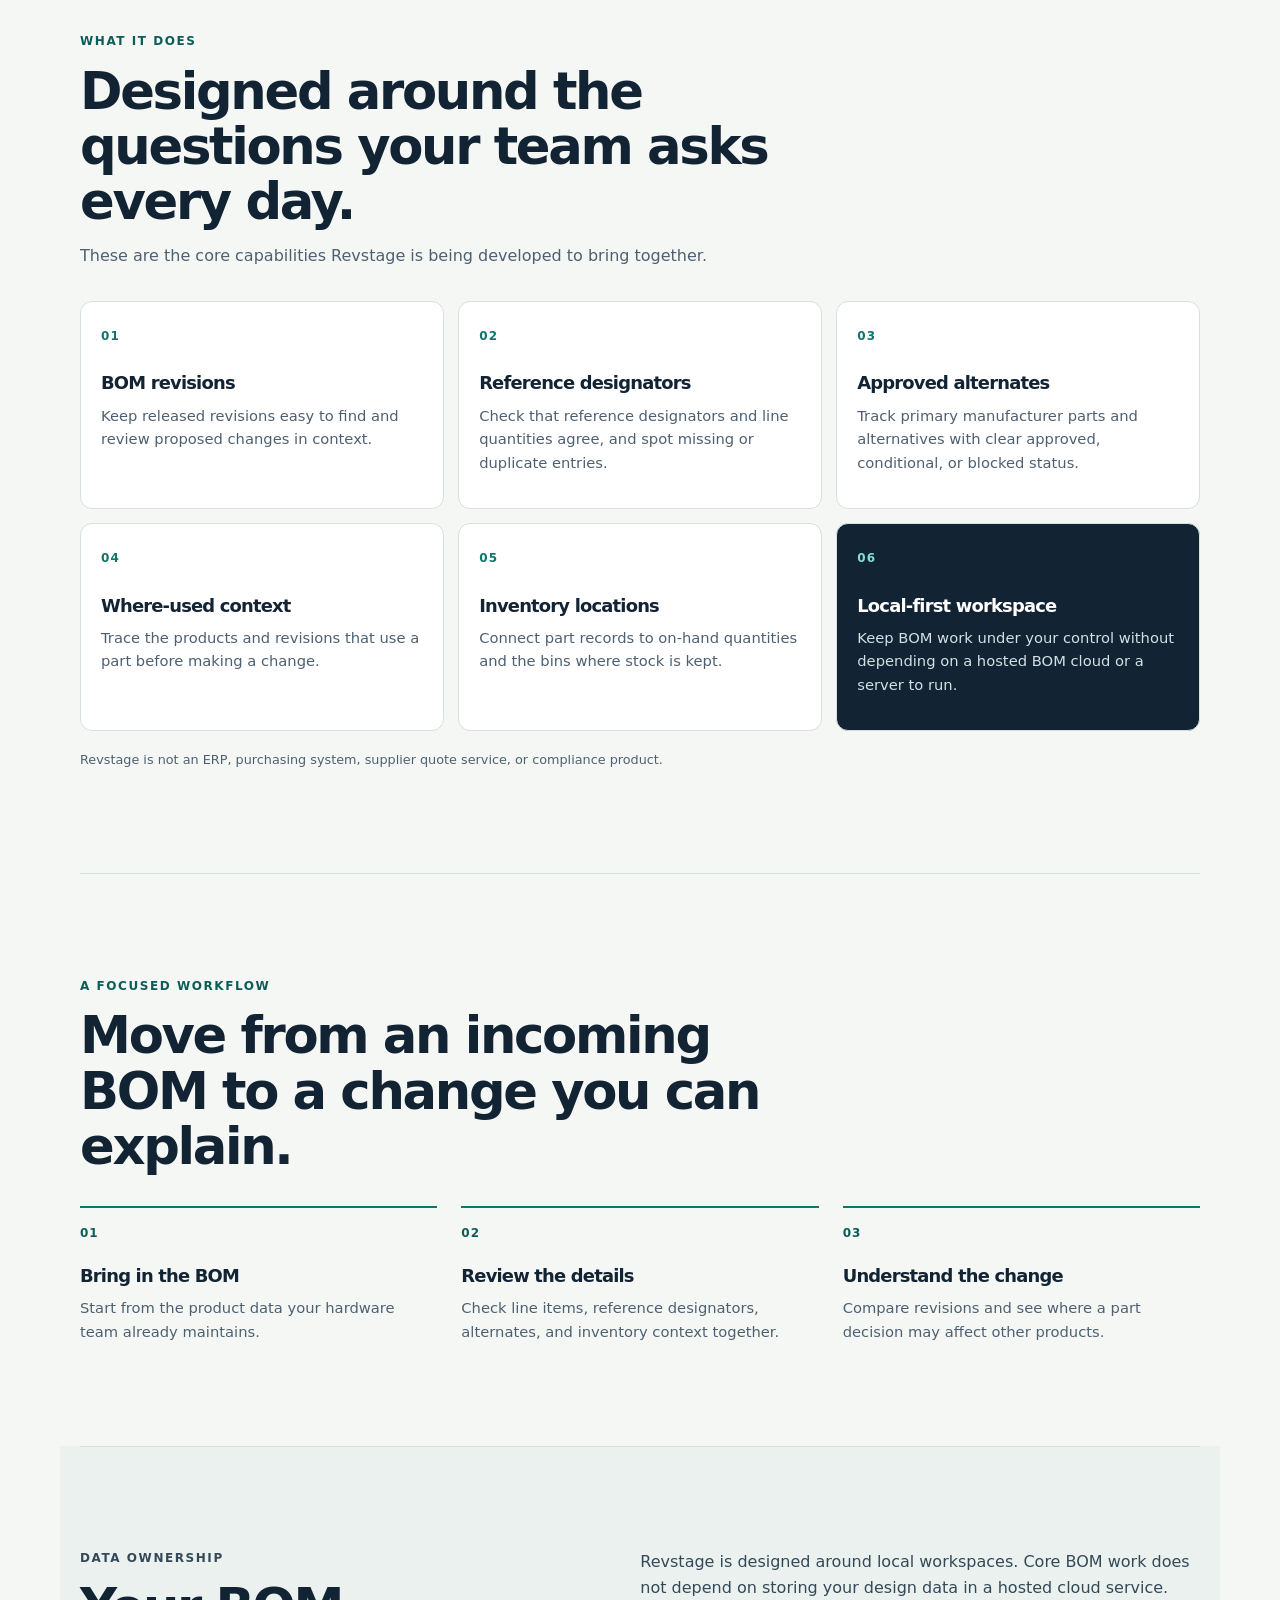
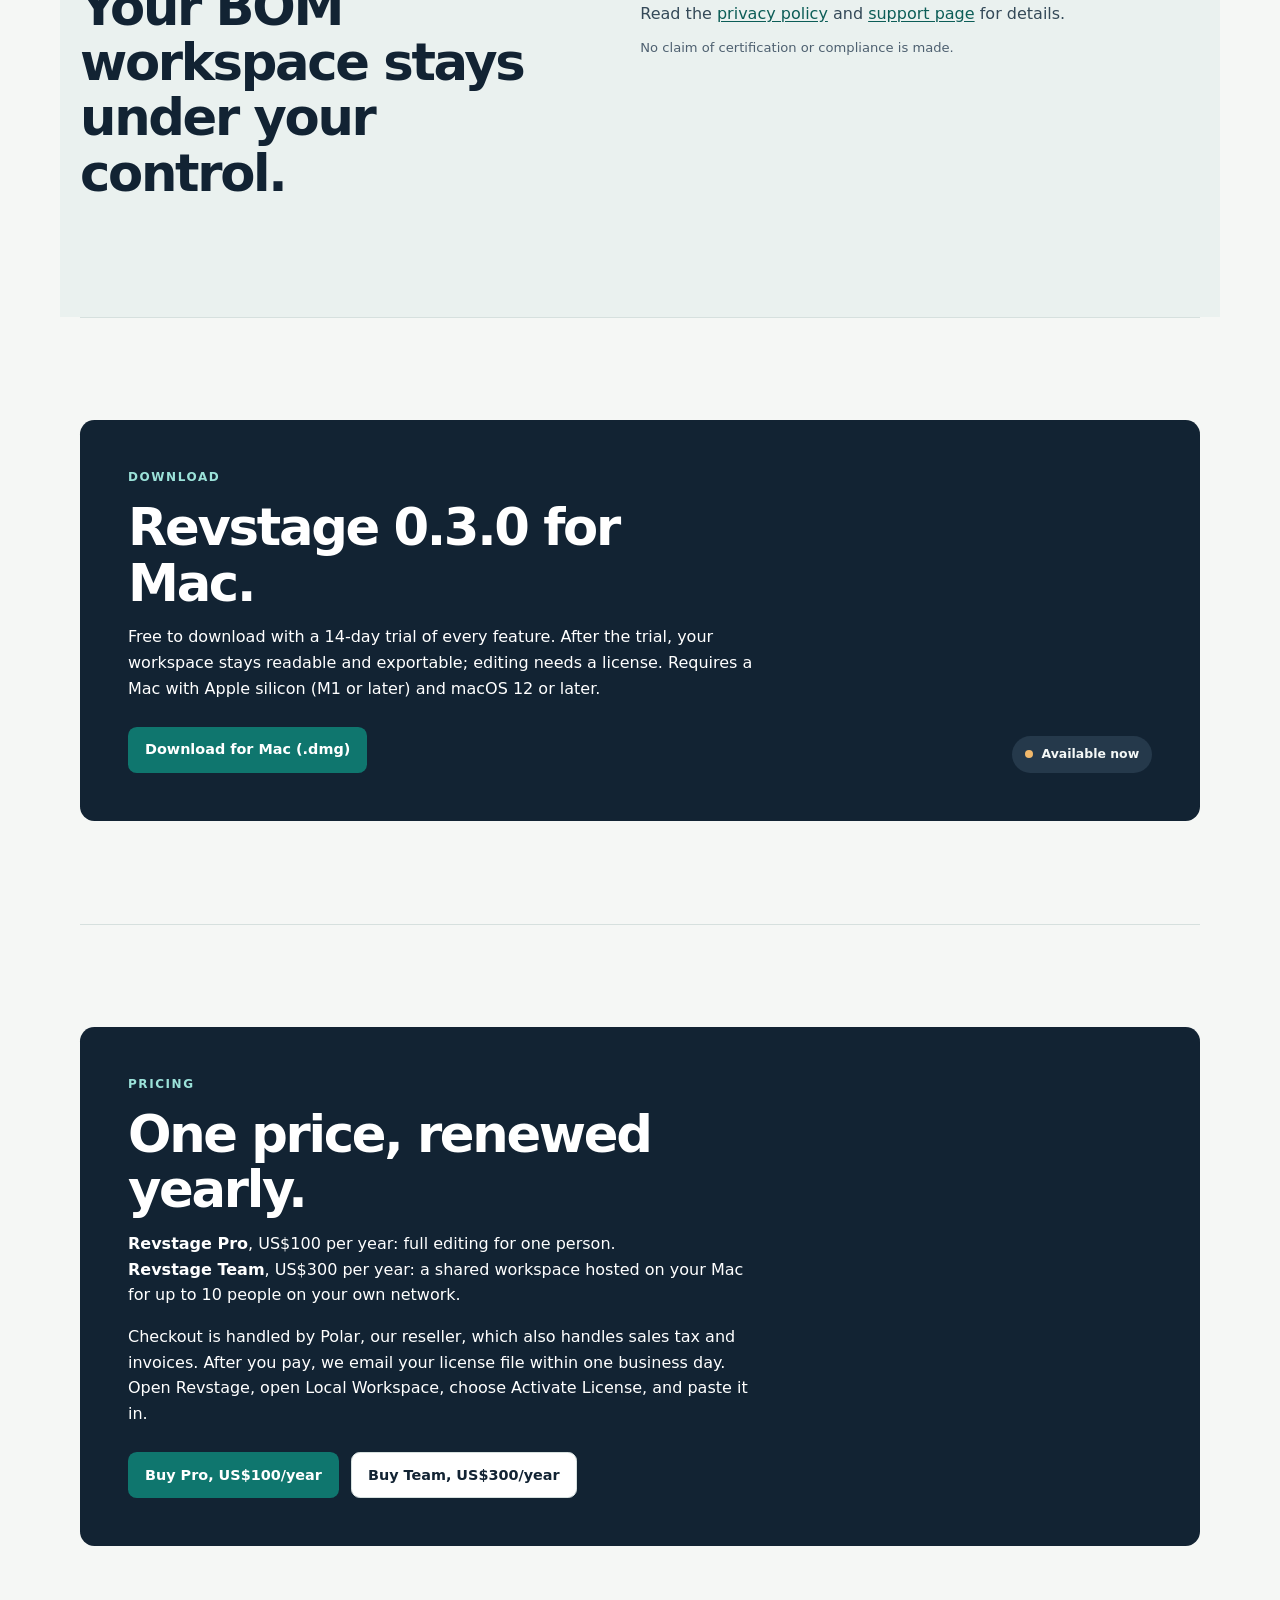
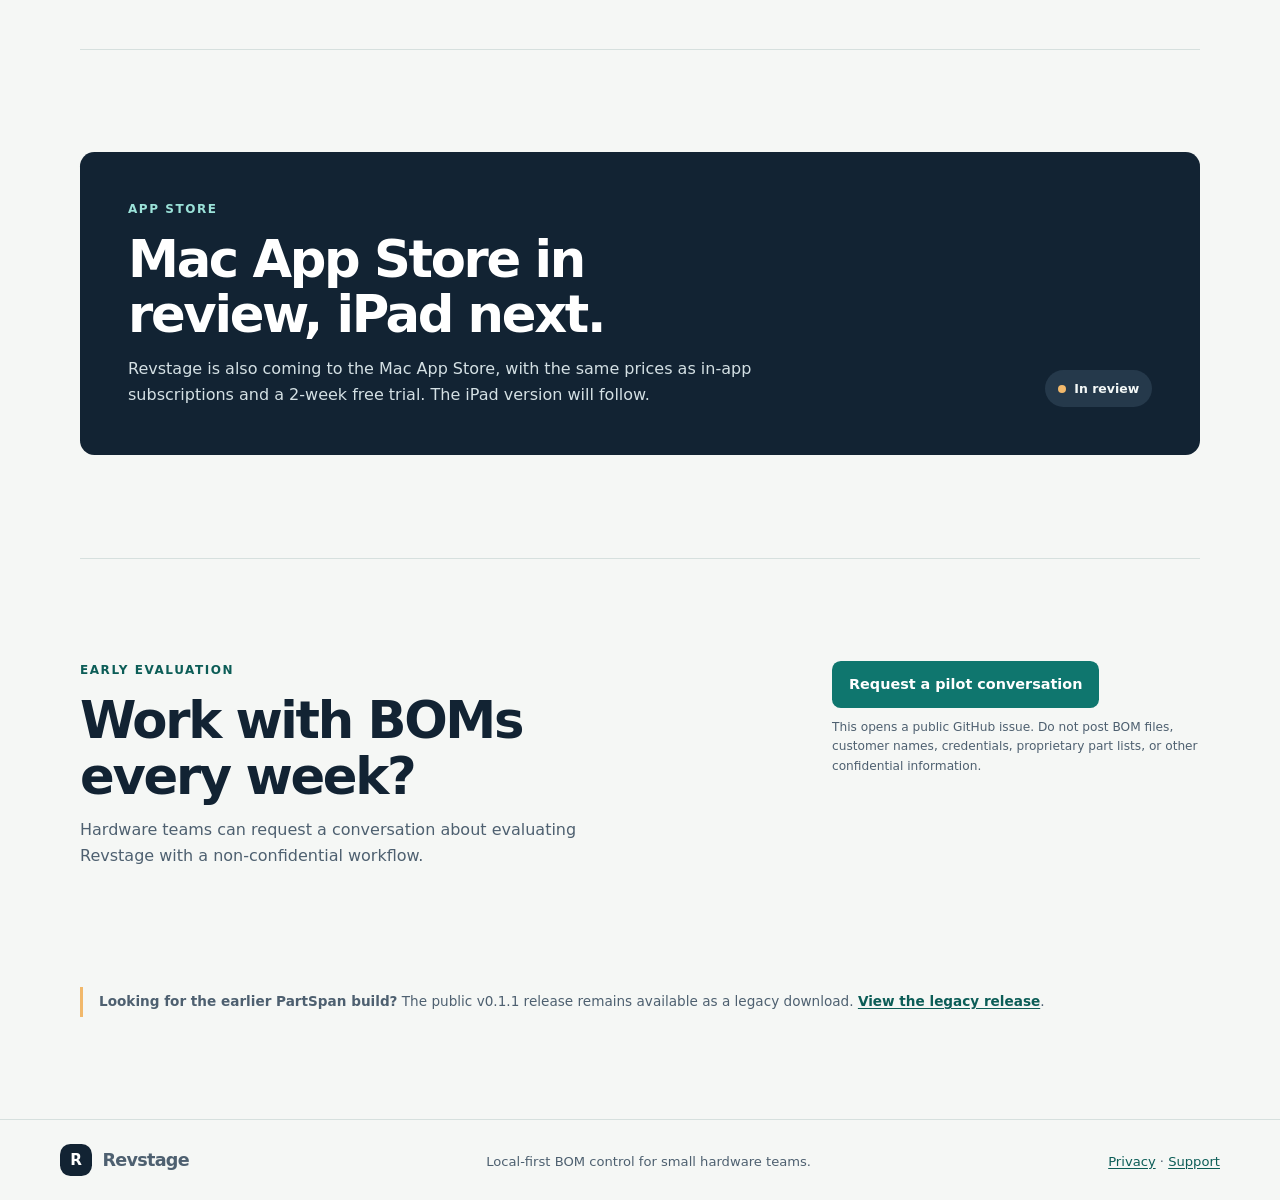
==== commit be1c7368: "docs: describe Revstage as released on the homepage Co-Authored-By: Claude Opus 5.5 (1M context) <no" ====
--- a/index.html
+++ b/index.html
@@ -48,7 +48,7 @@
           <p class="eyebrow">BOM control for small hardware teams</p>
           <h1>Keep every parts decision connected to the product.</h1>
           <p class="lead">
-            Revstage is being built for teams that have outgrown spreadsheet BOMs. It brings revisions,
+            Revstage is for teams that have outgrown spreadsheet BOMs. It brings revisions,
             reference designators, approved alternates, and stock locations into a focused workspace
             designed around local ownership.
           </p>
@@ -118,7 +118,7 @@
 
       <section id="features" class="features section-shell">
         <div class="section-heading">
-          <p class="eyebrow">Product direction</p>
+          <p class="eyebrow">What it does</p>
           <h2>Designed around the questions your team asks every day.</h2>
           <p>These are the core capabilities Revstage is being developed to bring together.</p>
         </div>
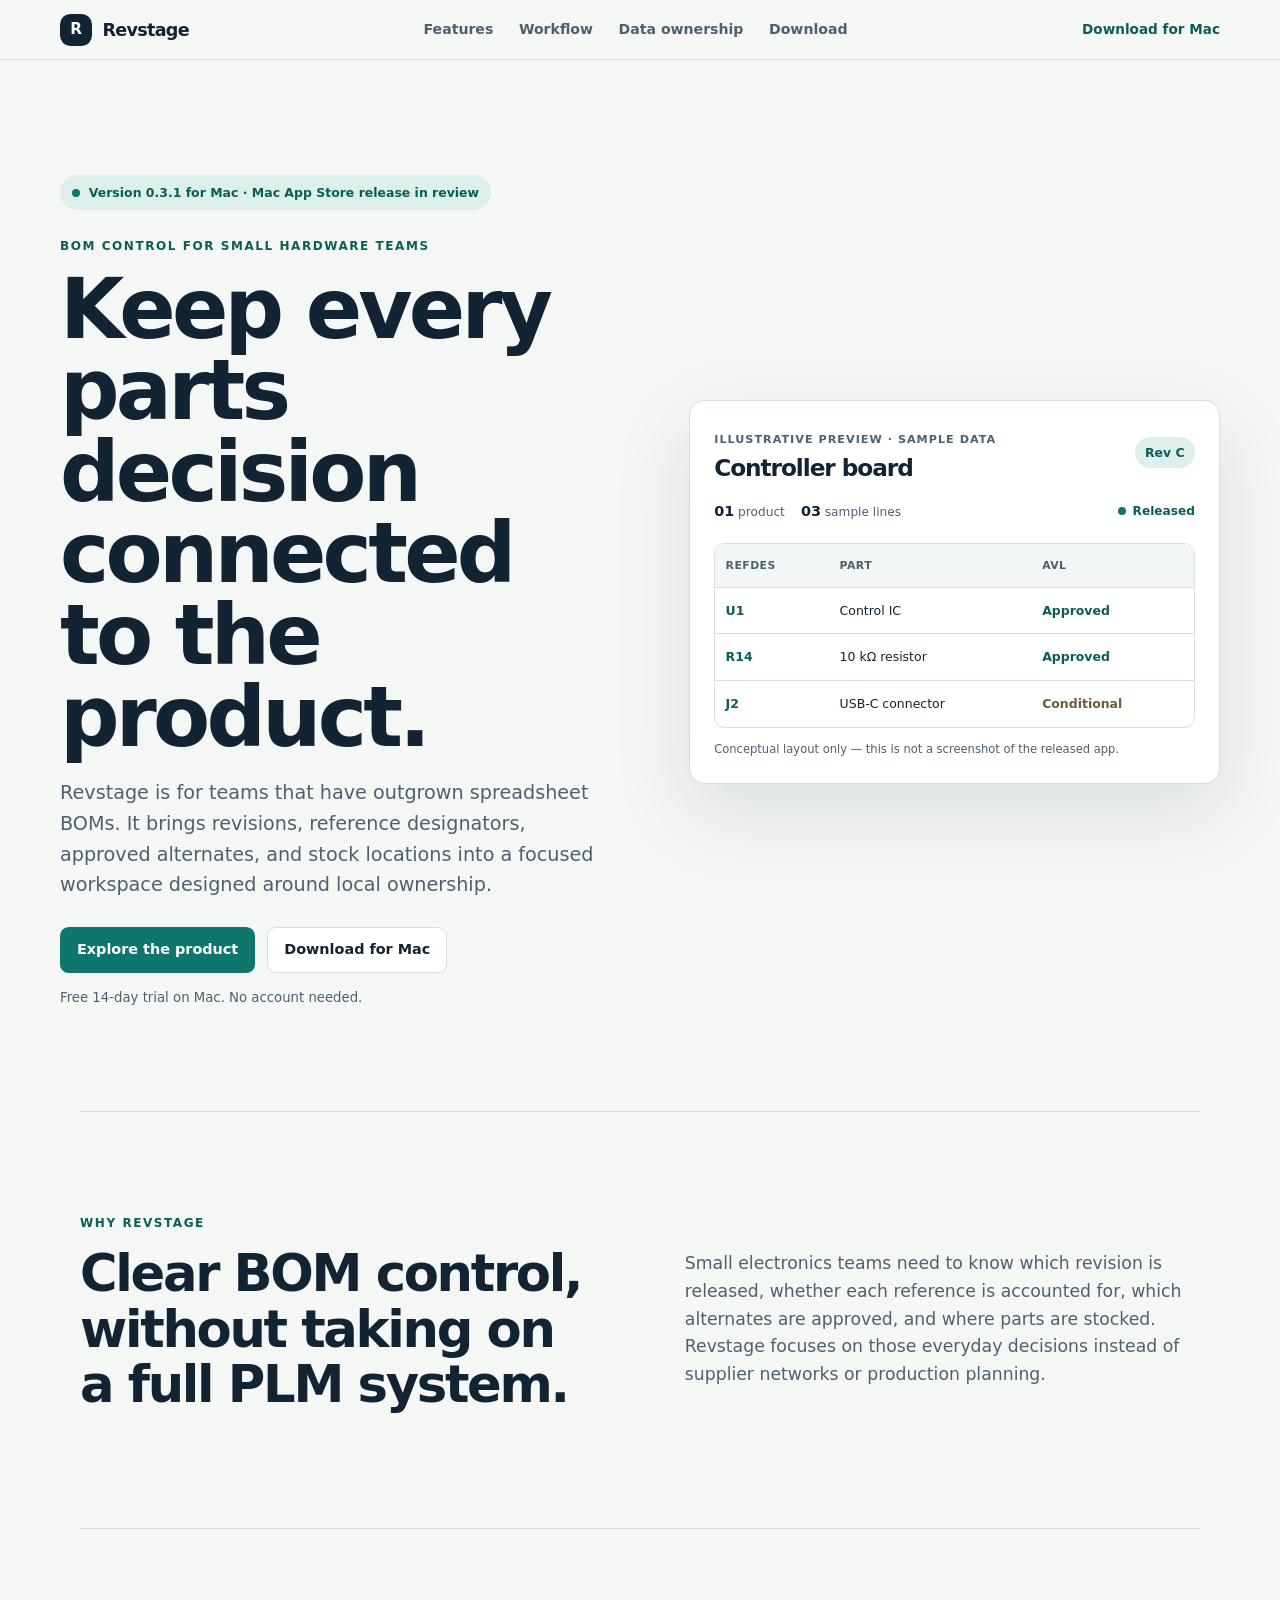
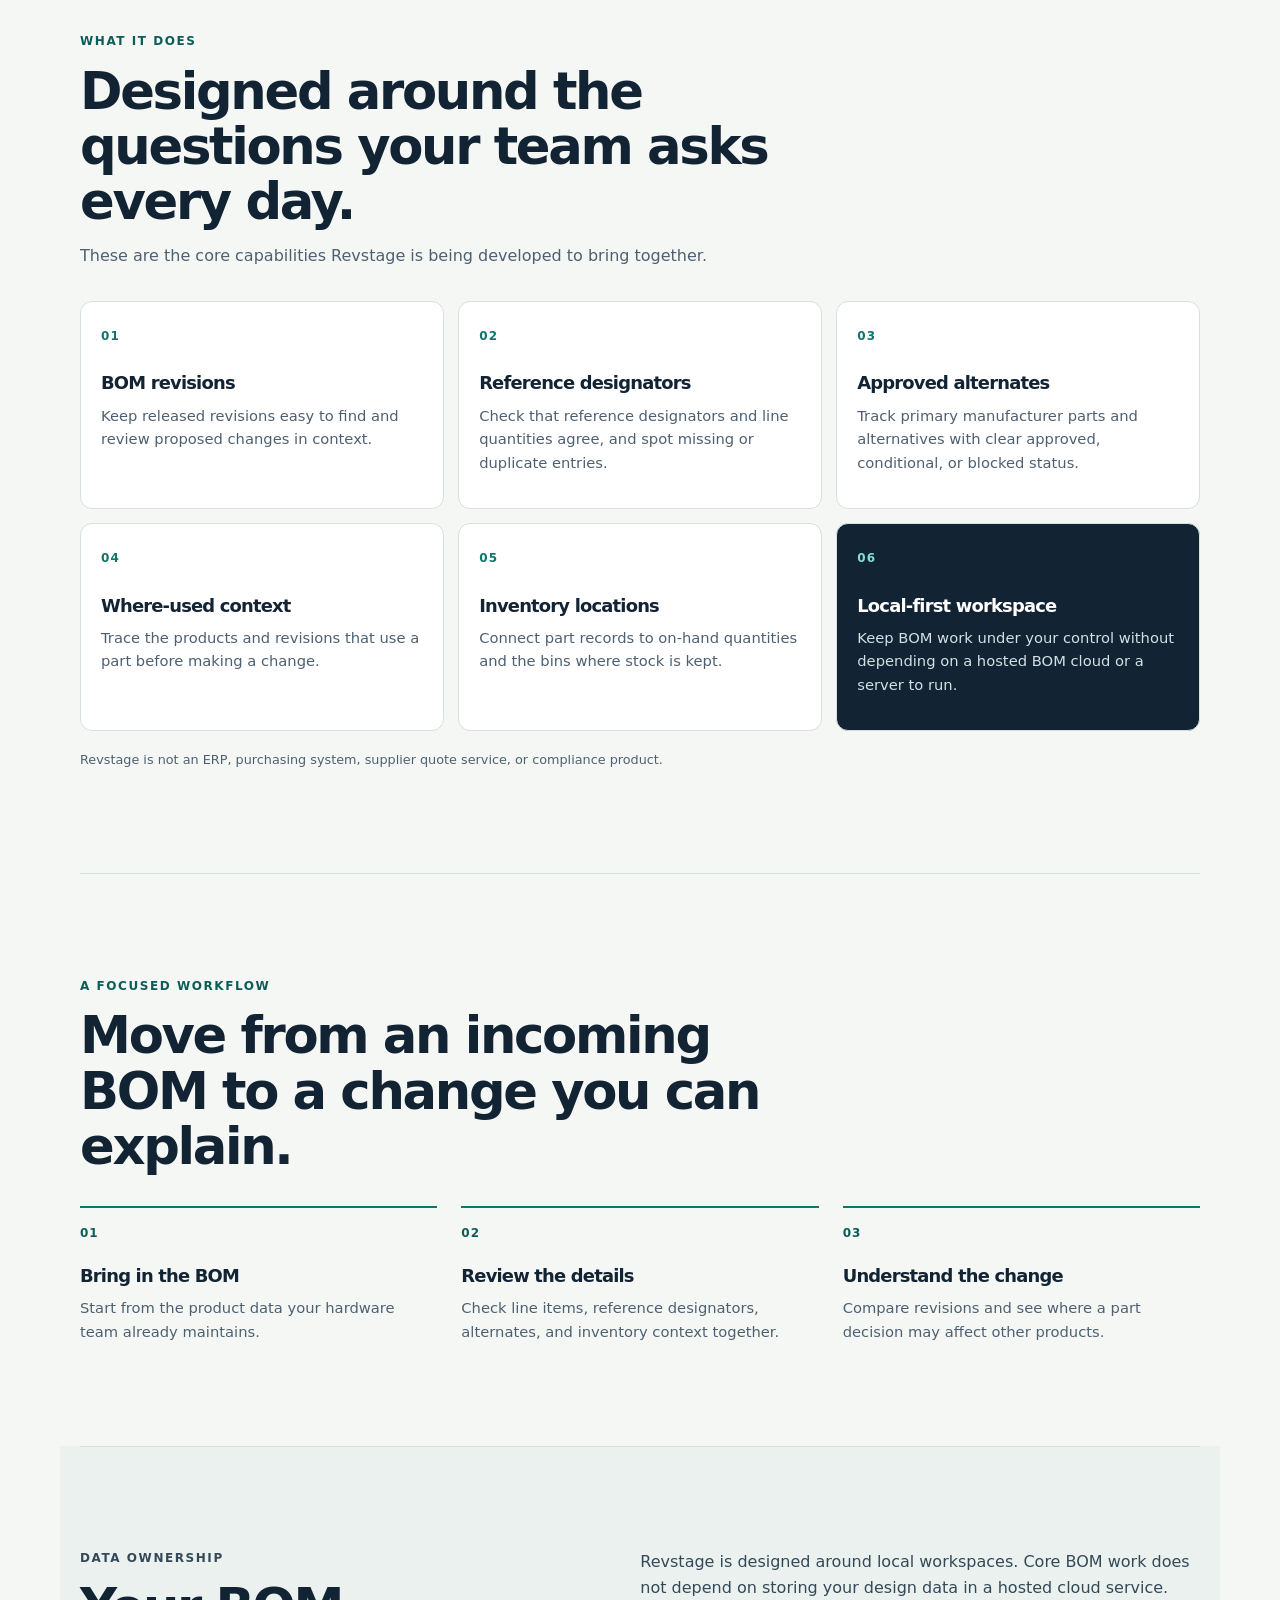
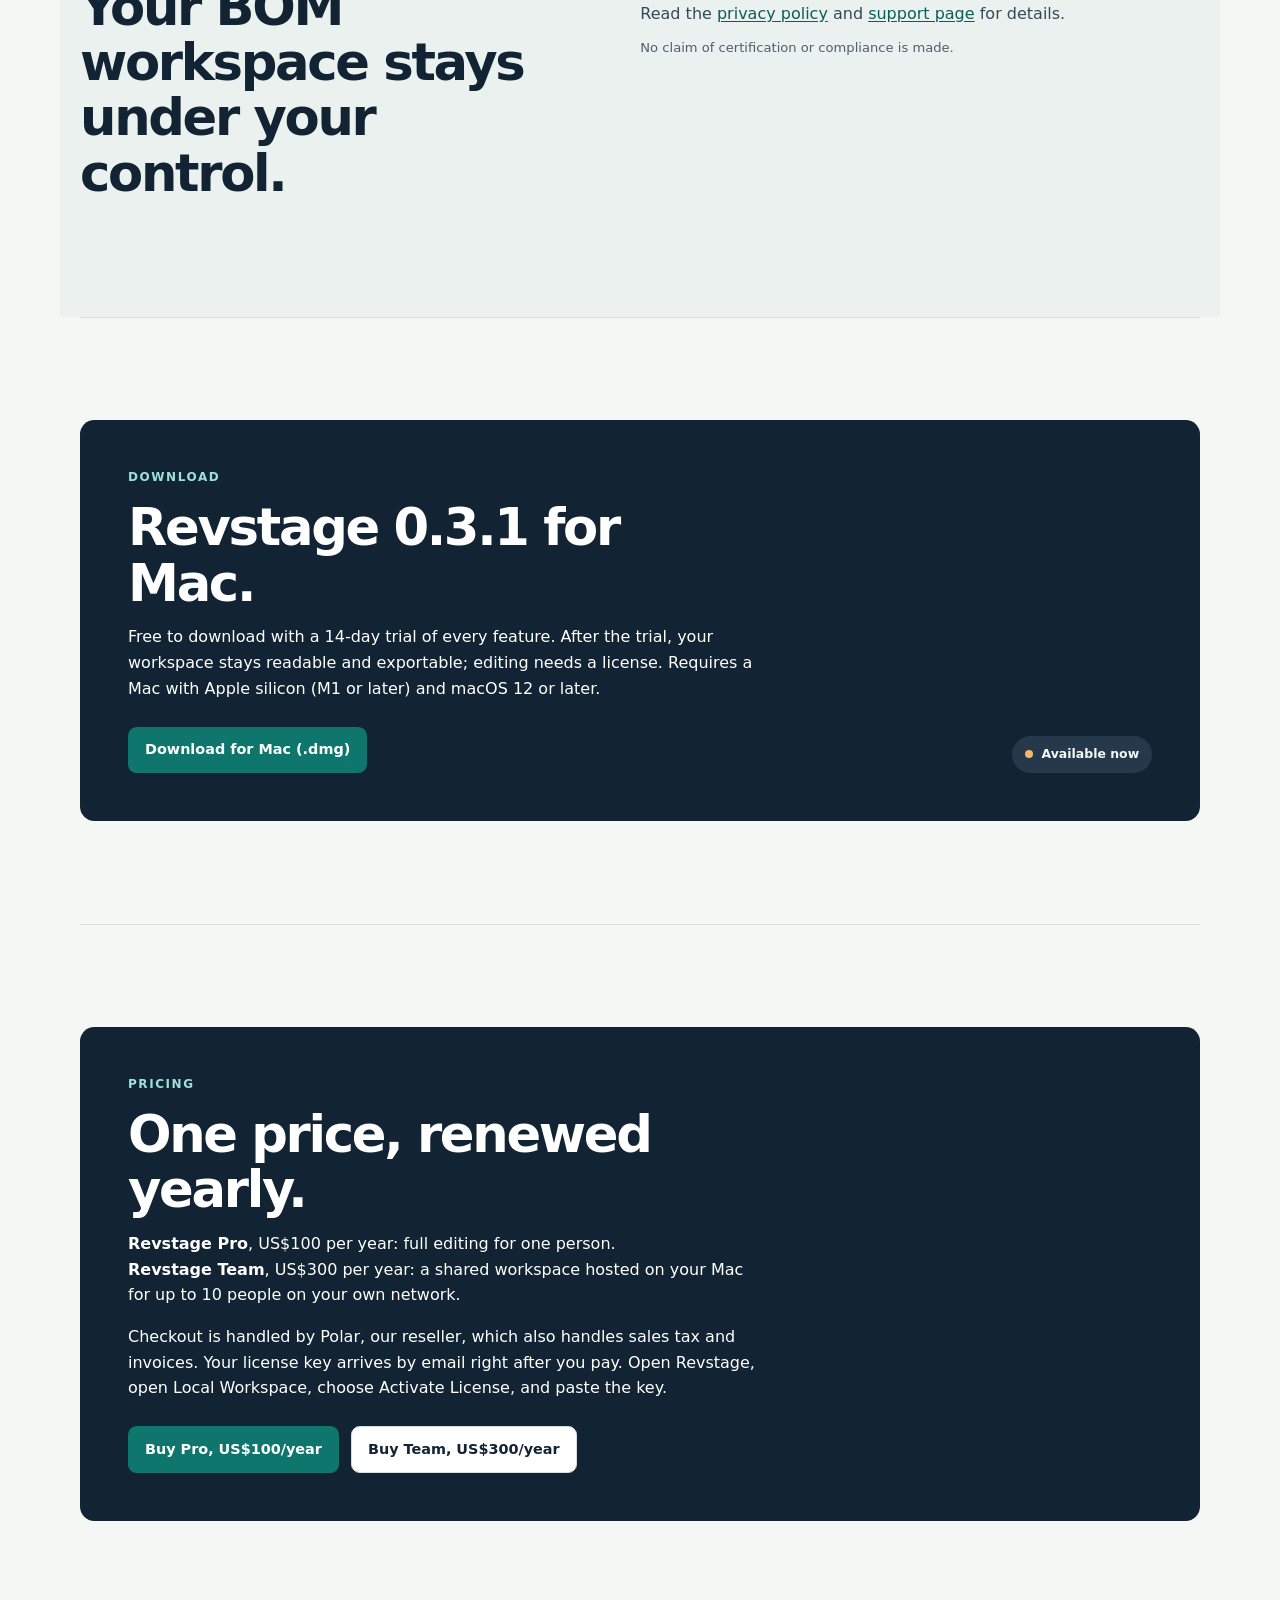
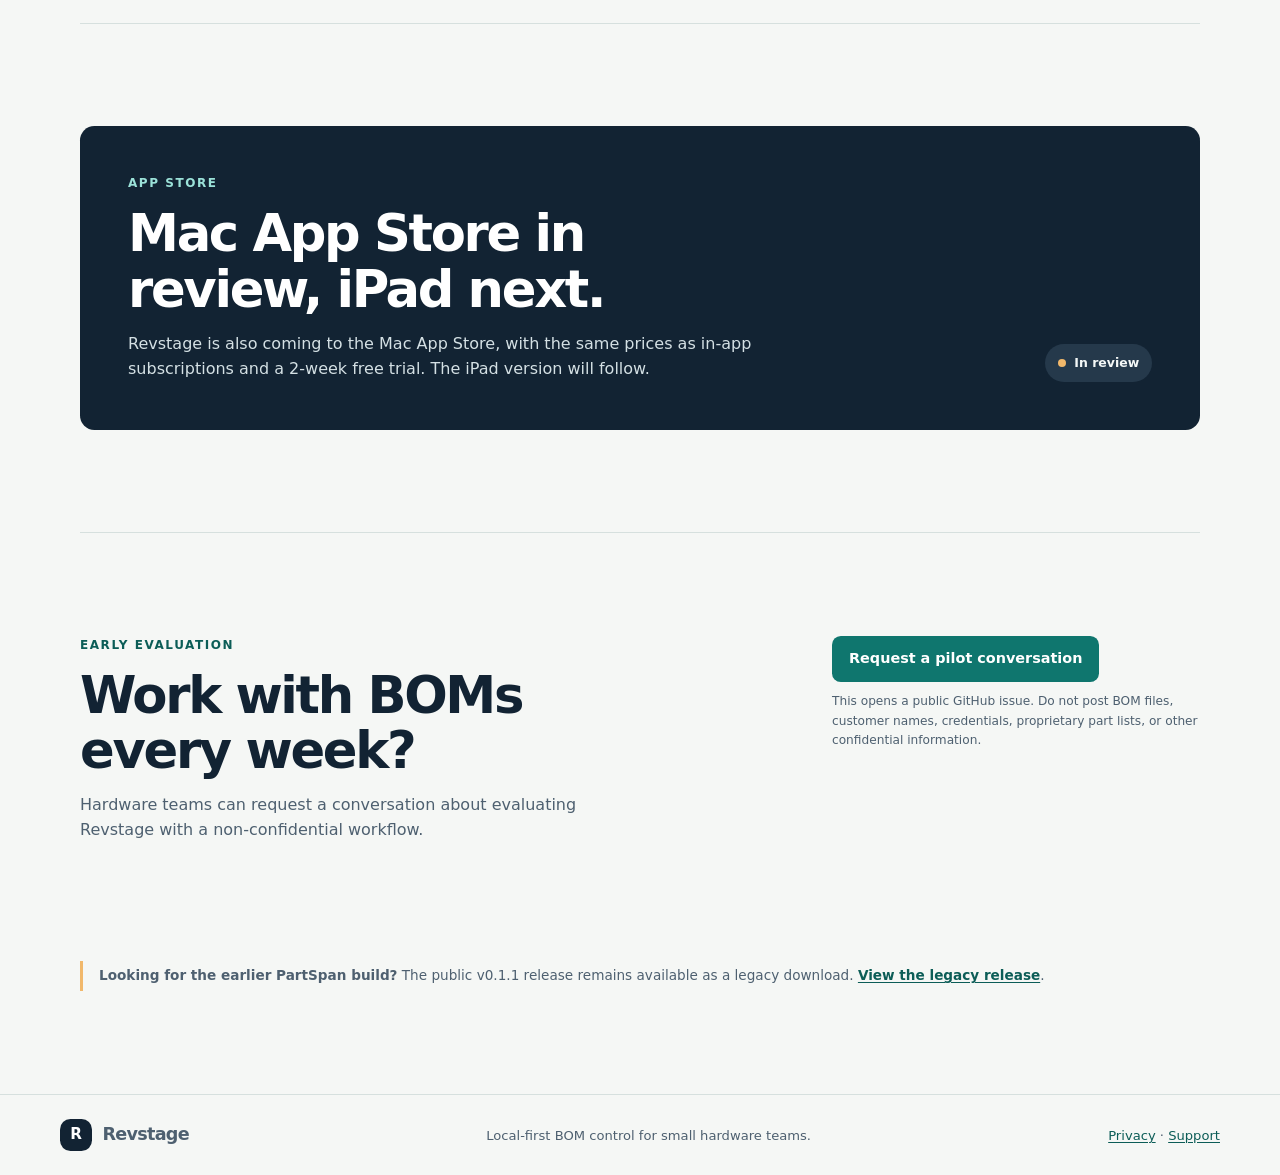
==== commit 2a410dbb: "docs: deliver website licenses as Polar license keys and point downloads at 0.3.1 Co-Authored-By: Cl" ====
--- a/index.html
+++ b/index.html
@@ -44,7 +44,7 @@
     <main>
       <section class="hero">
         <div class="hero-copy">
-          <p class="status-pill"><span aria-hidden="true"></span> Version 0.3.0 for Mac · Mac App Store release in review</p>
+          <p class="status-pill"><span aria-hidden="true"></span> Version 0.3.1 for Mac · Mac App Store release in review</p>
           <p class="eyebrow">BOM control for small hardware teams</p>
           <h1>Keep every parts decision connected to the product.</h1>
           <p class="lead">
@@ -202,13 +202,13 @@
         <div class="availability-card">
           <div>
             <p class="eyebrow">Download</p>
-            <h2>Revstage 0.3.0 for Mac.</h2>
+            <h2>Revstage 0.3.1 for Mac.</h2>
             <p>
               Free to download with a 14-day trial of every feature. After the trial, your workspace stays readable
               and exportable; editing needs a license. Requires a Mac with Apple silicon (M1 or later) and macOS 12 or later.
             </p>
             <div class="hero-actions">
-              <a class="button button-primary" href="https://github.com/papalon0505/partspan-site/releases/download/v0.3.0/Revstage-0.3.0-mac-arm64.dmg">Download for Mac (.dmg)</a>
+              <a class="button button-primary" href="https://github.com/papalon0505/partspan-site/releases/download/v0.3.1/Revstage-0.3.1-mac-arm64.dmg">Download for Mac (.dmg)</a>
             </div>
           </div>
           <span class="availability-badge"><span aria-hidden="true"></span> Available now</span>
@@ -225,8 +225,8 @@
               <strong>Revstage Team</strong>, US$300 per year: a shared workspace hosted on your Mac for up to 10 people on your own network.
             </p>
             <p>
-              Checkout is handled by Polar, our reseller, which also handles sales tax and invoices. After you pay, we email
-              your license file within one business day. Open Revstage, open Local Workspace, choose Activate License, and paste it in.
+              Checkout is handled by Polar, our reseller, which also handles sales tax and invoices. Your license key arrives
+              by email right after you pay. Open Revstage, open Local Workspace, choose Activate License, and paste the key.
             </p>
             <div class="hero-actions">
               <a class="button button-primary" href="https://buy.polar.sh/polar_cl_FTjS2IEUV2p5bqzWfacqAwkgs28cqhHAQGa4x2OPG2G" rel="noopener">Buy Pro, US$100/year</a>
